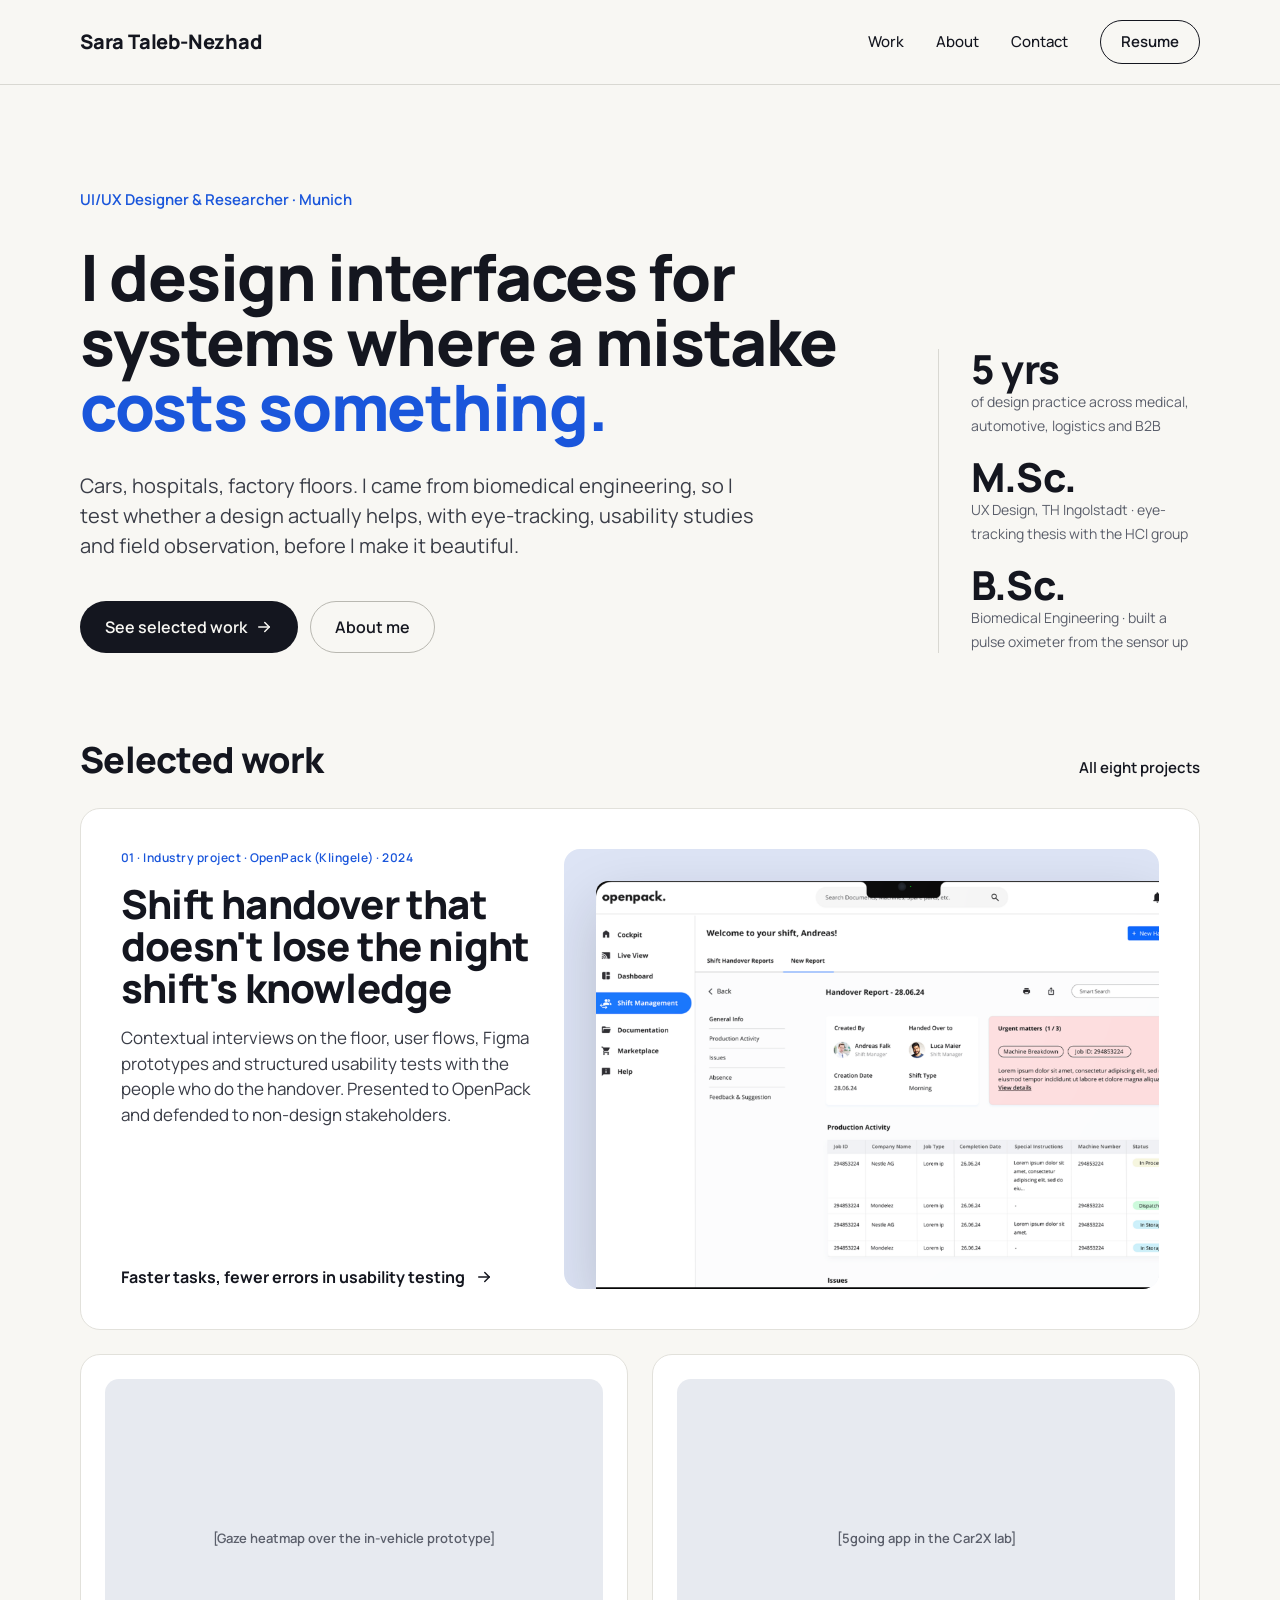
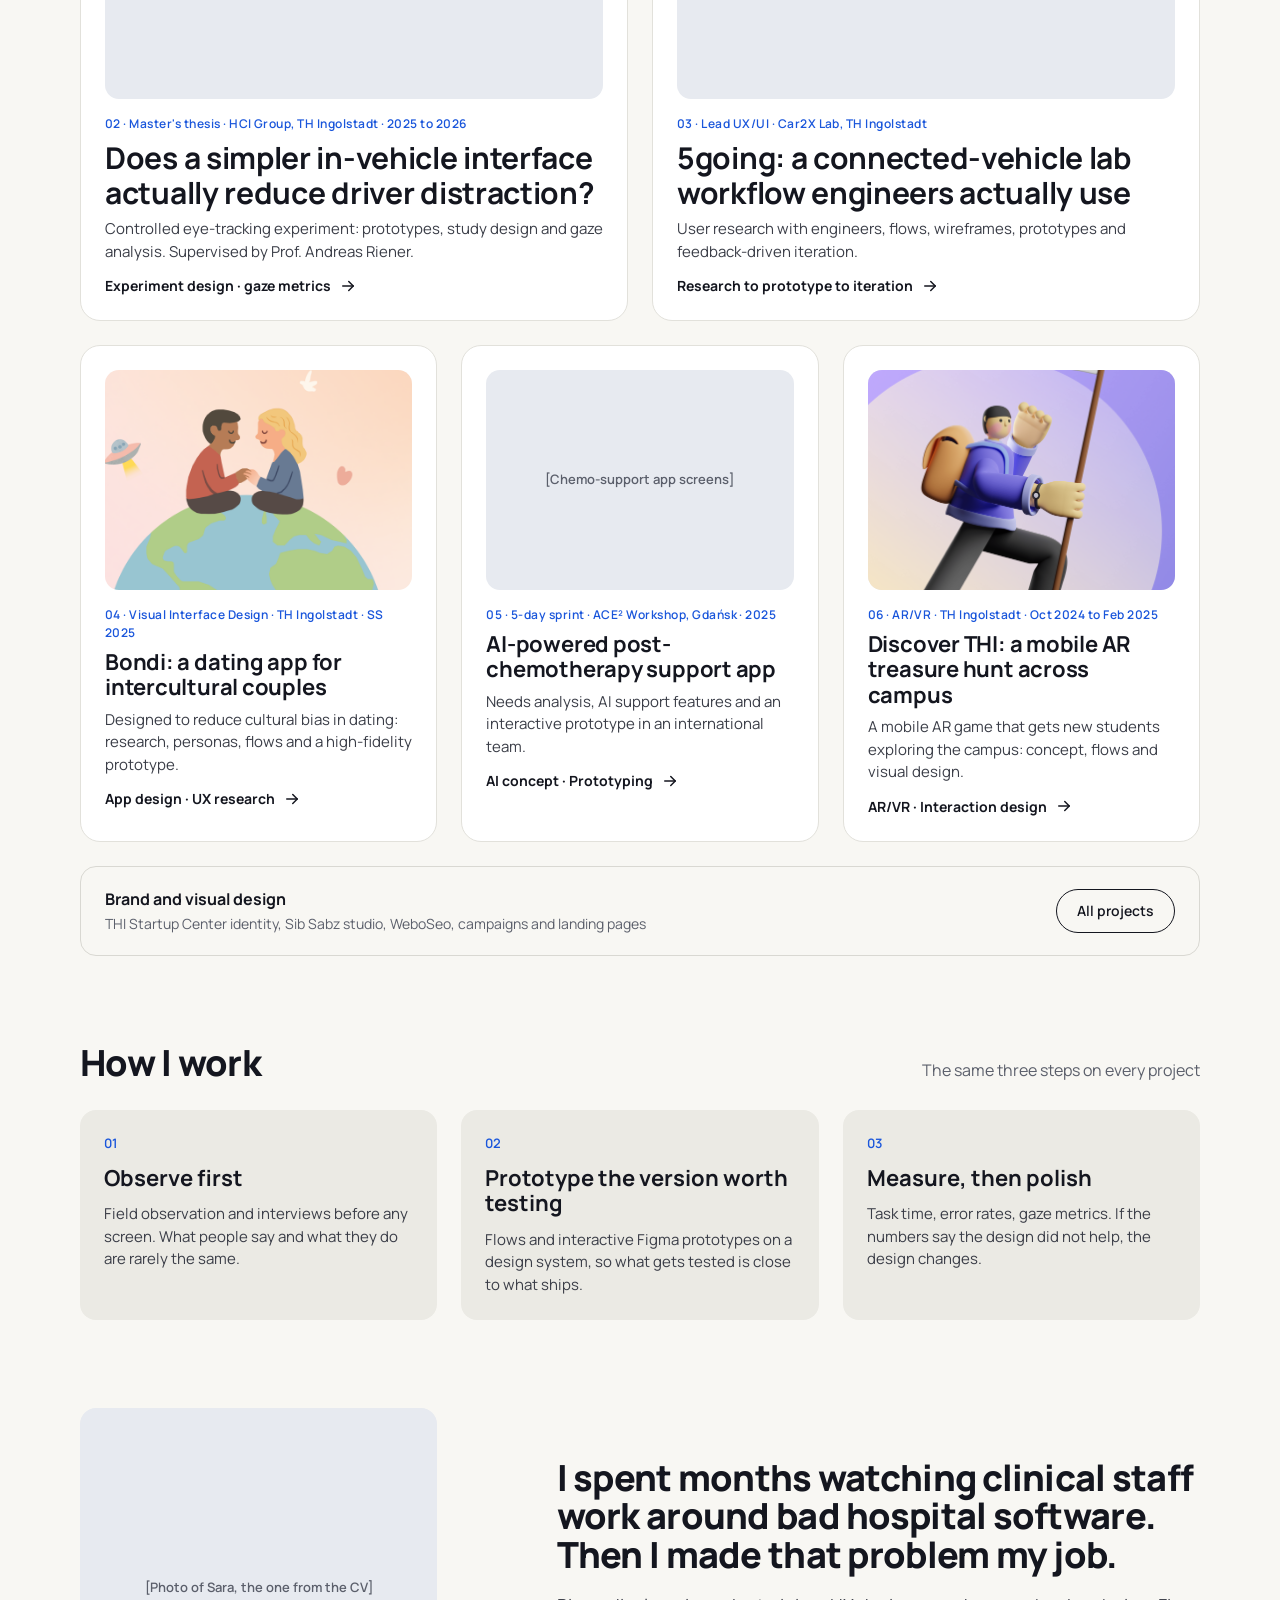
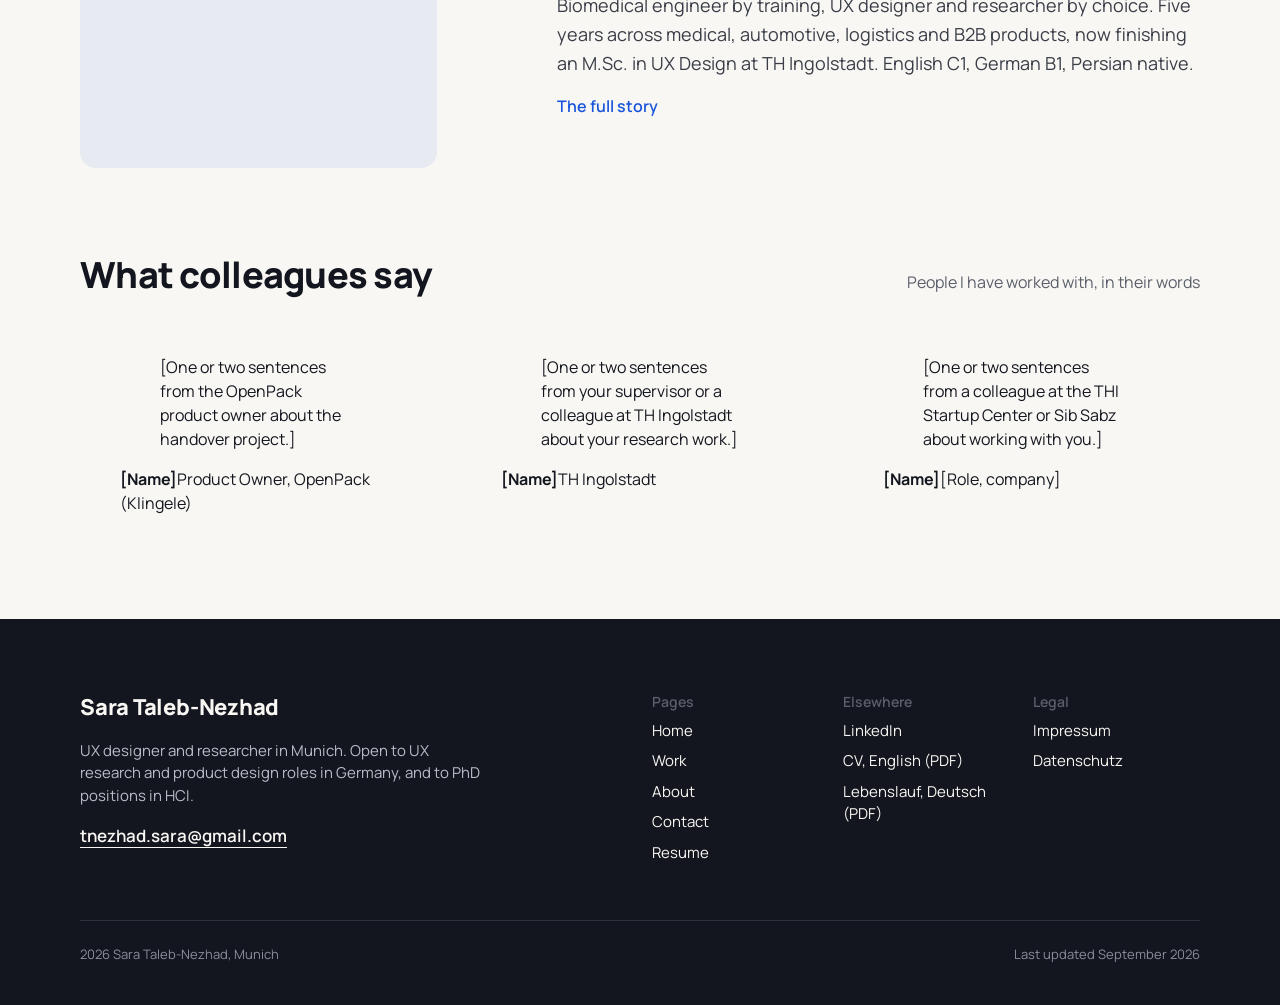
==== index.html @ 2a4e1a98 "Add files via upload" ====
<!doctype html>
<html lang="en">
<head>
<meta charset="utf-8">
<meta name="viewport" content="width=device-width, initial-scale=1">
<title>Sara Taleb-Nezhad · UX Designer & Researcher, Munich</title>
<meta name="description" content="UX designer and researcher with a biomedical engineering background. Eye-tracking, usability testing and field research for automotive, medical and industrial interfaces.">
<meta property="og:title" content="Sara Taleb-Nezhad · UX Designer & Researcher, Munich">
<meta property="og:description" content="UX designer and researcher with a biomedical engineering background. Eye-tracking, usability testing and field research for automotive, medical and industrial interfaces.">
<meta property="og:image" content="images/og-image.png">
<meta property="og:type" content="website">
<link rel="icon" href="images/favicon.svg" type="image/svg+xml">
<link rel="preconnect" href="https://fonts.googleapis.com">
<link rel="preconnect" href="https://fonts.gstatic.com" crossorigin>
<link rel="stylesheet" href="https://fonts.googleapis.com/css2?family=Manrope:wght@400;500;600;700;800&display=swap">
<link rel="stylesheet" href="css/style.css">
</head>
<body>
<header class="nav">
  <div class="wrap">
    <a class="brand" href="index.html">Sara Taleb-Nezhad</a>
    <button class="menu-btn" aria-label="Open menu" aria-expanded="false" aria-controls="menu"><svg width="20" height="20" viewBox="0 0 24 24" fill="none" stroke="currentColor" stroke-width="2" stroke-linecap="round" aria-hidden="true"><path d="M4 7h16"/><path d="M4 12h16"/><path d="M4 17h16"/></svg></button>
    <nav class="menu" id="menu">
      <a href="work.html">Work</a>
      <a href="about.html">About</a>
      <a href="contact.html">Contact</a>
      <a class="pill" href="resume.html">Resume</a>
    </nav>
  </div>
</header>
<main>
<section class="hero"><div class="wrap cols">
  <div class="hero-text">
    <div class="kicker">UI/UX Designer &amp; Researcher · Munich</div>
    <h1 class="h1">I design interfaces for systems where a mistake <span class="accent">costs something.</span></h1>
    <p class="lead">Cars, hospitals, factory floors. I came from biomedical engineering, so I test whether a design actually helps, with eye-tracking, usability studies and field observation, before I make it beautiful.</p>
    <div class="btn-row"><a class="btn primary" href="#work">See selected work <svg width="18" height="18" viewBox="0 0 24 24" fill="none" stroke="currentColor" stroke-width="2" stroke-linecap="round" stroke-linejoin="round" aria-hidden="true"><path d="M5 12h14"/><path d="M13 6l6 6-6 6"/></svg></a><a class="btn ghost" href="about.html">About me</a></div>
  </div>
  <div class="hero-stats">
    <div class="stat"><b>5 yrs</b><span>of design practice across medical, automotive, logistics and B2B</span></div>
    <div class="stat"><b>M.Sc.</b><span>UX Design, TH Ingolstadt · eye-tracking thesis with the HCI group</span></div>
    <div class="stat"><b>B.Sc.</b><span>Biomedical Engineering · built a pulse oximeter from the sensor up</span></div>
  </div>
</div></section>
<section class="section" id="work"><div class="wrap">
  <div class="head"><h2 class="h2">Selected work</h2><a class="more" href="work.html">All eight projects</a></div>
  <div class="stack" style="gap:24px">
    <a class="card-wide" href="work/klingele.html"><div class="text"><div class="stack"><div class="meta" style="font-weight:600;font-size:12px;letter-spacing:.04em;color:var(--accent)">01 · Industry project · OpenPack (Klingele) · 2024</div><div class="title">Shift handover that doesn't lose the night shift's knowledge</div><div class="desc">Contextual interviews on the floor, user flows, Figma prototypes and structured usability tests with the people who do the handover. Presented to OpenPack and defended to non-design stakeholders.</div></div><div class="tag" style="display:flex;align-items:center;gap:10px;font-weight:700;font-size:16px"><span>Faster tasks, fewer errors in usability testing</span><svg width="18" height="18" viewBox="0 0 24 24" fill="none" stroke="currentColor" stroke-width="2" stroke-linecap="round" stroke-linejoin="round" aria-hidden="true"><path d="M5 12h14"/><path d="M13 6l6 6-6 6"/></svg></div></div><div class="media"><div class="floating"><div><img src="images/klingele-screen.png" alt="Klingele shift-handover dashboard"></div></div></div></a>
    <div class="grid grid-2"><a class="card tall" href="work.html"><div class="media"><div class="placeholder ">[Gaze heatmap over the in-vehicle prototype]</div></div><div class="text"><div class="meta">02 · Master's thesis · HCI Group, TH Ingolstadt · 2025 to 2026</div><div class="title">Does a simpler in-vehicle interface actually reduce driver distraction?</div><div class="desc">Controlled eye-tracking experiment: prototypes, study design and gaze analysis. Supervised by Prof. Andreas Riener.</div><div class="tag"><span>Experiment design · gaze metrics</span><svg width="18" height="18" viewBox="0 0 24 24" fill="none" stroke="currentColor" stroke-width="2" stroke-linecap="round" stroke-linejoin="round" aria-hidden="true"><path d="M5 12h14"/><path d="M13 6l6 6-6 6"/></svg></div></div></a><a class="card tall" href="work.html"><div class="media"><div class="placeholder ">[5going app in the Car2X lab]</div></div><div class="text"><div class="meta">03 · Lead UX/UI · Car2X Lab, TH Ingolstadt</div><div class="title">5going: a connected-vehicle lab workflow engineers actually use</div><div class="desc">User research with engineers, flows, wireframes, prototypes and feedback-driven iteration.</div><div class="tag"><span>Research to prototype to iteration</span><svg width="18" height="18" viewBox="0 0 24 24" fill="none" stroke="currentColor" stroke-width="2" stroke-linecap="round" stroke-linejoin="round" aria-hidden="true"><path d="M5 12h14"/><path d="M13 6l6 6-6 6"/></svg></div></div></a></div>
    <div class="grid grid-3"><a class="card" href="work.html"><div class="media center"><img src="images/bondi.png" alt="Bondi: a dating app for intercultural couples"></div><div class="text"><div class="meta">04 · Visual Interface Design · TH Ingolstadt · SS 2025</div><div class="title">Bondi: a dating app for intercultural couples</div><div class="desc">Designed to reduce cultural bias in dating: research, personas, flows and a high-fidelity prototype.</div><div class="tag"><span>App design · UX research</span><svg width="18" height="18" viewBox="0 0 24 24" fill="none" stroke="currentColor" stroke-width="2" stroke-linecap="round" stroke-linejoin="round" aria-hidden="true"><path d="M5 12h14"/><path d="M13 6l6 6-6 6"/></svg></div></div></a><a class="card" href="work.html"><div class="media"><div class="placeholder ">[Chemo-support app screens]</div></div><div class="text"><div class="meta">05 · 5-day sprint · ACE² Workshop, Gdańsk · 2025</div><div class="title">AI-powered post-chemotherapy support app</div><div class="desc">Needs analysis, AI support features and an interactive prototype in an international team.</div><div class="tag"><span>AI concept · Prototyping</span><svg width="18" height="18" viewBox="0 0 24 24" fill="none" stroke="currentColor" stroke-width="2" stroke-linecap="round" stroke-linejoin="round" aria-hidden="true"><path d="M5 12h14"/><path d="M13 6l6 6-6 6"/></svg></div></div></a><a class="card" href="work.html"><div class="media center"><img src="images/discover-thi.png" alt="Discover THI: a mobile AR treasure hunt across campus"></div><div class="text"><div class="meta">06 · AR/VR · TH Ingolstadt · Oct 2024 to Feb 2025</div><div class="title">Discover THI: a mobile AR treasure hunt across campus</div><div class="desc">A mobile AR game that gets new students exploring the campus: concept, flows and visual design.</div><div class="tag"><span>AR/VR · Interaction design</span><svg width="18" height="18" viewBox="0 0 24 24" fill="none" stroke="currentColor" stroke-width="2" stroke-linecap="round" stroke-linejoin="round" aria-hidden="true"><path d="M5 12h14"/><path d="M13 6l6 6-6 6"/></svg></div></div></a></div>
    <div class="strip"><div><b>Brand and visual design</b><span>THI Startup Center identity, Sib Sabz studio, WeboSeo, campaigns and landing pages</span></div><a class="btn small" href="work.html">All projects</a></div>
  </div>
</div></section>
<section class="section"><div class="wrap">
  <div class="head"><h2 class="h2">How I work</h2><p class="sub">The same three steps on every project</p></div>
  <div class="grid grid-3 how-grid">
    <div class="how"><div class="n">01</div><b>Observe first</b><p>Field observation and interviews before any screen. What people say and what they do are rarely the same.</p></div>
    <div class="how"><div class="n">02</div><b>Prototype the version worth testing</b><p>Flows and interactive Figma prototypes on a design system, so what gets tested is close to what ships.</p></div>
    <div class="how"><div class="n">03</div><b>Measure, then polish</b><p>Task time, error rates, gaze metrics. If the numbers say the design did not help, the design changes.</p></div>
  </div>
</div></section>
<section class="section"><div class="wrap cols about-strip">
  <div class="photo"><div class="placeholder ">[Photo of Sara, the one from the CV]</div></div>
  <div class="text stack">
    <h2 class="h2">I spent months watching clinical staff work around bad hospital software. Then I made that problem my job.</h2>
    <p class="para">Biomedical engineer by training, UX designer and researcher by choice. Five years across medical, automotive, logistics and B2B products, now finishing an M.Sc. in UX Design at TH Ingolstadt. English C1, German B1, Persian native.</p>
    <a href="about.html" style="font-weight:600;text-decoration:none">The full story</a>
  </div>
</div></section>
<section class="section"><div class="wrap">
  <div class="head"><h2 class="h2">What colleagues say</h2><p class="sub">People I have worked with, in their words</p></div>
  <div class="grid grid-3 quotes"><figure class="quote"><blockquote>[One or two sentences from the OpenPack product owner about the handover project.]</blockquote><figcaption><b>[Name]</b><span>Product Owner, OpenPack (Klingele)</span></figcaption></figure><figure class="quote"><blockquote>[One or two sentences from your supervisor or a colleague at TH Ingolstadt about your research work.]</blockquote><figcaption><b>[Name]</b><span>TH Ingolstadt</span></figcaption></figure><figure class="quote"><blockquote>[One or two sentences from a colleague at the THI Startup Center or Sib Sabz about working with you.]</blockquote><figcaption><b>[Name]</b><span>[Role, company]</span></figcaption></figure></div>
</div></section>
</main>
<footer class="footer">
  <div class="wrap">
    <div class="cols">
      <div class="intro">
        <a class="brand" href="index.html">Sara Taleb-Nezhad</a>
        <p>UX designer and researcher in Munich. Open to UX research and product design roles in Germany, and to PhD positions in HCI.</p>
        <a class="mail" href="mailto:tnezhad.sara@gmail.com">tnezhad.sara@gmail.com</a>
      </div>
      <div class="links" style="display:contents">
      <div class="col c1"><div class="k">Pages</div><a href="index.html">Home</a><a href="work.html">Work</a><a href="about.html">About</a><a href="contact.html">Contact</a><a href="resume.html">Resume</a></div>
      <div class="col c2"><div class="k">Elsewhere</div><a href="https://www.linkedin.com/in/tnezhadsara/">LinkedIn</a><a href="cv/cv-en.pdf">CV, English (PDF)</a><a href="cv/cv-de.pdf">Lebenslauf, Deutsch (PDF)</a></div>
      <div class="col c3"><div class="k">Legal</div><a href="impressum.html">Impressum</a><a href="datenschutz.html">Datenschutz</a></div>
      </div>
    </div>
    <div class="bottom"><span>2026 Sara Taleb-Nezhad, Munich</span><span>Last updated September 2026</span></div>
  </div>
</footer>
<script>
  var b=document.querySelector('.menu-btn'),m=document.getElementById('menu');
  b.addEventListener('click',function(){var o=m.classList.toggle('open');b.setAttribute('aria-expanded',o);});
</script>
</body>
</html>
---- css/style.css ----
/* ---------- tokens: change colours and type here ---------- */
:root{
  --ground:#F8F7F3; --ink:#14161F; --body:#3A3D47; --muted:#5B5F6B;
  --accent:#1A56DB; --accent-dark:#12409F; --line:#D9D8D2; --card-line:#E2E1DB;
  --panel:#E7EAF0; --tint:#DDE4F5; --soft:#EBEAE4; --white:#FFFFFF;
  --font:'Manrope',system-ui,-apple-system,"Segoe UI",sans-serif;
  --pad:80px; --gap:24px; --radius:20px; --radius-s:14px;
}
*{box-sizing:border-box}
html{scroll-behavior:smooth}
body{margin:0;font-family:var(--font);background:var(--ground);color:var(--ink);line-height:1.5;-webkit-font-smoothing:antialiased;min-height:100vh;display:flex;flex-direction:column}
img{max-width:100%;display:block}
a{color:var(--accent)}a:hover{color:var(--accent-dark)}
a:focus-visible,button:focus-visible{outline:2px solid var(--accent);outline-offset:3px}
h1,h2,h3,p{margin:0}
.wrap{max-width:1440px;margin:0 auto;padding-left:var(--pad);padding-right:var(--pad);width:100%}

/* ---------- nav ---------- */
.nav{border-bottom:1px solid var(--line);position:relative}
.nav .wrap{display:flex;align-items:center;justify-content:space-between;padding-top:20px;padding-bottom:20px}
.brand{display:inline-flex;align-items:center;gap:12px;text-decoration:none;color:var(--ink);font-weight:800;font-size:20px;letter-spacing:-.01em}
.brand:hover{color:var(--ink)}
.brand svg{flex:none}
.menu{display:flex;align-items:center;gap:32px;font-size:15px;font-weight:500}
.menu a{color:var(--ink);text-decoration:none}
.menu a[aria-current="page"]{color:var(--accent)}
.menu .pill{display:inline-flex;align-items:center;height:44px;padding:0 20px;border:1.5px solid var(--ink);border-radius:999px;font-weight:600}
.menu-btn{display:none;width:44px;height:44px;border:1.5px solid var(--ink);border-radius:999px;background:transparent;color:var(--ink);align-items:center;justify-content:center;cursor:pointer}

/* ---------- type ---------- */
.label{font-weight:600;font-size:14px;color:var(--muted)}
.label.accent{color:var(--accent);font-size:13px}
.h1{font-weight:800;font-size:64px;line-height:1.02;letter-spacing:-.02em}
.h1 .accent{color:var(--accent)}
.h2{font-weight:800;font-size:36px;line-height:1.08;letter-spacing:-.02em}
.h3{font-weight:800;font-size:30px;line-height:1.1;letter-spacing:-.02em}
.lead{font-size:20px;color:var(--body);max-width:680px}
.para{font-size:18px;line-height:1.6;color:var(--body)}
.small{font-size:15px;color:var(--muted)}

/* ---------- buttons ---------- */
.btn{display:inline-flex;align-items:center;justify-content:center;gap:8px;height:52px;padding:0 24px;border-radius:999px;text-decoration:none;font-weight:600;font-size:16px;white-space:nowrap;border:1.5px solid transparent}
.btn.primary{background:var(--ink);color:var(--ground)}
.btn.primary:hover{background:#2A2D3A;color:var(--ground)}
.btn.ghost{border-color:#B9B8B1;color:var(--ink)}
.btn.ghost:hover{border-color:var(--ink);color:var(--ink)}
.btn.small{height:44px;padding:0 20px;font-size:14px;border-color:var(--ink);color:var(--ink)}
.btn-row{display:flex;gap:12px;flex-wrap:wrap;padding-top:8px}

/* ---------- sections ---------- */
.section{padding-bottom:88px}
.section-head{display:flex;align-items:baseline;justify-content:space-between;gap:16px;border-top:1px solid var(--ink);padding-top:16px;margin-bottom:32px}
.section-head a{font-size:15px;font-weight:600;color:var(--ink);text-decoration:none}
.grid{display:grid;gap:var(--gap)}
.grid-2{grid-template-columns:repeat(2,minmax(0,1fr))}
.grid-3{grid-template-columns:repeat(3,minmax(0,1fr))}
.grid-4{grid-template-columns:repeat(4,minmax(0,1fr))}
.grid-6{grid-template-columns:repeat(6,minmax(0,1fr))}
.cols{display:grid;grid-template-columns:repeat(12,minmax(0,1fr));column-gap:var(--gap)}
.stack{display:flex;flex-direction:column;gap:16px}

/* ---------- hero ---------- */
.hero{padding-top:104px;padding-bottom:88px}
.hero .cols{align-items:end}
.hero-text{grid-column:1/span 9;display:flex;flex-direction:column;gap:32px}
.hero-stats{grid-column:10/span 3;display:flex;flex-direction:column;gap:20px;border-left:1px solid var(--line);padding-left:32px}
.stat b{display:block;font-weight:800;font-size:40px;line-height:1;letter-spacing:-.02em}
.stat span{font-size:14px;line-height:1.45;color:var(--muted)}

/* ---------- cards ---------- */
.card{display:flex;flex-direction:column;gap:16px;background:var(--white);border:1px solid var(--card-line);border-radius:var(--radius);padding:24px;text-decoration:none;color:var(--ink)}
.card:hover{color:var(--ink);border-color:#B9B8B1}
.card .media{height:220px;border-radius:var(--radius-s);overflow:hidden;background:var(--panel)}
.card .media img{width:100%;height:100%;object-fit:cover;object-position:top left}
.card .media.center img{object-position:center}
.card.tall .media{height:320px}
.card .meta{font-weight:600;font-size:12px;letter-spacing:.04em;color:var(--accent)}
.card .title{font-weight:700;font-size:22px;line-height:1.15;letter-spacing:-.01em}
.card.tall .title{font-size:30px}
.card .desc{font-size:15px;color:var(--body)}
.card .tag{display:flex;align-items:center;gap:8px;font-weight:700;font-size:14px;padding-top:4px}
.card .text{display:flex;flex-direction:column;gap:8px}
.placeholder{display:flex;align-items:center;justify-content:center;height:100%;min-height:inherit;font-weight:600;font-size:13px;color:var(--muted);text-align:center;padding:20px;background:var(--panel)}

.card-wide{display:grid;grid-template-columns:repeat(12,minmax(0,1fr));column-gap:var(--gap);background:var(--white);border:1px solid var(--card-line);border-radius:var(--radius);padding:40px;text-decoration:none;color:var(--ink)}
.card-wide:hover{color:var(--ink);border-color:#B9B8B1}
.card-wide .text{grid-column:1/span 5;display:flex;flex-direction:column;justify-content:space-between;gap:32px}
.card-wide .title{font-weight:800;font-size:40px;line-height:1.05;letter-spacing:-.02em}
.card-wide .desc{font-size:17px;color:var(--body)}
.card-wide .media{grid-column:6/span 7;min-height:440px}
.floating{border-radius:16px;overflow:hidden;background:var(--tint);padding:32px 0 0 32px;height:100%}
.floating > div{width:100%;height:100%;border-radius:12px 0 0 0;overflow:hidden;box-shadow:0 24px 60px rgba(20,22,31,.18);background:var(--white)}
.floating img{width:100%;height:100%;object-fit:cover;object-position:top left}

.strip{display:flex;justify-content:space-between;align-items:center;gap:16px;padding:20px 24px;border:1px solid var(--line);border-radius:16px}
.strip b{display:block;font-size:16px}
.strip span{font-size:14px;color:var(--muted)}

.how{display:flex;flex-direction:column;gap:12px;padding:24px;border-radius:16px;background:var(--soft)}
.how .n{font-weight:600;font-size:13px;color:var(--accent)}
.how b{font-size:22px;line-height:1.15;font-weight:700}
.how p{font-size:15px;color:var(--body)}

.about-strip{align-items:center}
.about-strip .photo{grid-column:1/span 4;height:360px;border-radius:16px;overflow:hidden}
.about-strip .text{grid-column:6/span 7}

.cta{display:flex;justify-content:space-between;align-items:center;gap:40px;padding:44px;border-radius:var(--radius);background:var(--white);border:1px solid var(--card-line)}
.cta b{display:block;font-weight:800;font-size:32px;line-height:1.08;letter-spacing:-.02em}
.cta span{font-size:17px;color:var(--body)}

/* ---------- footer ---------- */
.footer{margin-top:auto;background:var(--ink);color:var(--ground)}
.footer .wrap{padding-top:72px;padding-bottom:40px;display:flex;flex-direction:column;gap:56px}
.footer .intro{grid-column:1/span 5;display:flex;flex-direction:column;gap:16px}
.footer .intro .brand{color:var(--ground);font-weight:800;font-size:22px}
.footer .intro p{font-size:15px;color:#B9BCC6;max-width:400px}
.footer .intro a.mail{font-size:17px;font-weight:600;color:var(--ground);text-underline-offset:5px}
.footer .col{display:flex;flex-direction:column;gap:8px;font-size:15px}
.footer .col .label{color:#8A8E9B;font-size:12px;letter-spacing:.08em;padding-bottom:4px}
.footer .col a{color:var(--ground);text-decoration:none}
.footer .col a:hover{text-decoration:underline;color:var(--ground)}
.footer .c1{grid-column:7/span 2}.footer .c2{grid-column:9/span 2}.footer .c3{grid-column:11/span 2}
.footer .bottom{display:flex;justify-content:space-between;flex-wrap:wrap;gap:8px;border-top:1px solid #2E3140;padding-top:24px;font-size:13px;color:#8A8E9B}

/* ---------- work page ---------- */
.page-head{padding-top:88px;padding-bottom:48px}
.chips{display:flex;flex-wrap:wrap;gap:8px;padding-top:8px}
.chip{display:inline-flex;align-items:center;height:44px;padding:0 16px;border-radius:999px;border:1.5px solid #B9B8B1;color:var(--ink);text-decoration:none;font-weight:600;font-size:14px}
.chip.on{background:var(--ink);color:var(--ground);border-color:var(--ink)}
.work-grid .card .media{height:300px}
.work-grid .card .title{font-size:26px}

/* ---------- case study ---------- */
.case-head{padding-top:64px}
.back{font-size:15px;font-weight:600;color:var(--muted);text-decoration:none}
.facts{padding-top:40px;padding-bottom:40px}
.fact{display:flex;flex-direction:column;gap:8px;border-top:1px solid var(--ink);padding-top:12px}
.fact .label{font-size:11px;letter-spacing:.08em}
.fact b{font-size:14px;line-height:1.4}
.case-hero{height:620px}
.case-hero .floating{padding:56px 0 0 56px}
.tldr{display:grid;grid-template-columns:repeat(3,minmax(0,1fr));gap:24px;background:var(--ink);color:var(--ground);border-radius:var(--radius);padding:40px}
.tldr .label{color:#9DB4EF;font-size:11px;letter-spacing:.08em}
.tldr p{font-size:15px;padding-top:8px}
.two .l{grid-column:1/span 4}.two .r{grid-column:6/span 7;display:flex;flex-direction:column;gap:16px}
.decision{display:grid;grid-template-columns:32px minmax(0,5fr) minmax(0,7fr);column-gap:var(--gap);align-items:start;padding:24px 0 40px}
.decision .text{display:flex;flex-direction:column;gap:16px;padding-top:4px}
.decision .media{height:360px;border-radius:16px;overflow:hidden}
.decision .media img,.decision .media .placeholder{width:100%;height:100%;object-fit:cover}
.decisions{position:relative;margin-top:24px}
.decisions::before{content:"";position:absolute;left:15px;top:16px;bottom:16px;width:2px;background:var(--line)}
.decision .marker{position:relative;z-index:1;width:32px;height:32px;border-radius:999px;background:var(--ground);border:2px solid var(--ink);display:flex;align-items:center;justify-content:center;font-weight:700;font-size:13px}
.decision:last-child{padding-bottom:0}
.decision .n{font-weight:600;font-size:13px;color:var(--accent)}
.decision p{font-size:16px;line-height:1.6;color:var(--body)}
.decision p strong{color:var(--ink)}
.tr .testing{grid-column:1/span 5}.tr .results{grid-column:6/span 7}
.tile{display:flex;flex-direction:column;gap:8px;padding:24px;border-radius:16px;background:var(--white);border:1px solid var(--card-line)}
.tile b{font-weight:800;font-size:32px;line-height:1;color:var(--accent)}
.tile span{font-size:13px;color:var(--muted)}
.next{display:flex;justify-content:space-between;align-items:center;gap:20px;padding:40px;border-radius:var(--radius);background:var(--ink);color:var(--ground);text-decoration:none}
.next:hover{color:var(--ground)}
.next .label{color:#9DB4EF;font-size:11px}
.next b{display:block;font-weight:700;font-size:30px;line-height:1.12;padding-top:8px}
.next .btn{background:var(--ground);color:var(--ink)}

/* ---------- about ---------- */
.about-head{padding-top:96px;padding-bottom:72px}
.about-head .cols{align-items:end}
.about-head .text{grid-column:1/span 8}
.about-head .photo{grid-column:9/span 4;height:420px;border-radius:20px;overflow:hidden}
.timeline{grid-column:1/span 3;display:flex;flex-direction:column;gap:16px}
.timeline div{display:flex;gap:16px;font-size:14px;color:var(--muted);border-top:1px solid var(--line);padding-top:8px}
.timeline span{color:var(--accent);font-weight:700;min-width:44px}
.story{grid-column:5/span 8;display:flex;flex-direction:column;gap:32px}
.story h2{font-size:32px}
.story .stack{gap:12px}
.factbox{display:flex;flex-direction:column;gap:8px;border-top:1px solid var(--ink);padding-top:16px;font-size:15px;line-height:1.6}

/* ---------- contact / resume / legal ---------- */
.contact-head{padding-top:112px;padding-bottom:64px}
.contact-head .l{grid-column:1/span 7;display:flex;flex-direction:column;gap:32px}
.contact-head .r{grid-column:9/span 4;display:grid;gap:32px;padding-top:12px}
.row{display:flex;flex-direction:column;gap:8px;border-top:1px solid var(--ink);padding-top:16px;font-size:17px}
.row a{font-weight:600;color:var(--ink);text-decoration:none}
.resume-head{padding-top:88px;padding-bottom:48px}
.resume-head .cols{align-items:end}
.resume-head .text{grid-column:1/span 8}
.resume-head .btns{grid-column:9/span 4;display:flex;flex-direction:column;gap:12px}
.resume-head .btn{width:100%}
.resume-body .l{grid-column:1/span 7;display:flex;flex-direction:column;gap:40px}
.resume-body .r{grid-column:9/span 4;display:grid;gap:32px;align-content:start}
.rows .label{border-top:1px solid var(--ink);padding:16px 0 12px}
.rows .item{display:flex;justify-content:space-between;gap:24px;padding:16px 0;border-top:1px solid var(--line)}
.rows .item b{display:block;font-size:16px}
.rows .item span{font-size:14px;color:var(--muted)}
.rows .item .date{white-space:nowrap}
.rows .end{border-top:1px solid var(--line)}
.prose{max-width:760px;display:flex;flex-direction:column;gap:16px;padding-top:40px;padding-bottom:88px}
.prose h2{font-size:28px;padding-top:12px}

/* ---------- tablet ---------- */
@media (max-width:1100px){
  :root{--pad:40px;--gap:20px}
  .h1{font-size:48px}.h2{font-size:30px}.h3{font-size:26px}.lead{font-size:18px}.para{font-size:17px}
  .section{padding-bottom:64px}
  .hero{padding-top:64px;padding-bottom:56px}
  .hero-text,.hero-stats{grid-column:1/-1}
  .hero-stats{border-left:0;padding-left:0;border-top:1px solid var(--line);padding-top:24px;margin-top:32px;display:grid;grid-template-columns:repeat(3,minmax(0,1fr))}
  .stat b{font-size:32px}
  .card-wide{display:flex;flex-direction:column;padding:20px}
  .card-wide .title{font-size:26px}.card-wide .media{min-height:260px;height:260px}
  .floating{padding:24px 0 0 24px}
  .grid-3,.grid-4,.grid-6{grid-template-columns:repeat(2,minmax(0,1fr))}
  .how-grid{grid-template-columns:repeat(3,minmax(0,1fr))}
  .about-strip .photo,.about-strip .text{grid-column:1/-1}
  .about-strip .photo{height:280px;margin-bottom:20px}
  .cta{padding:32px}.cta b{font-size:28px}
  .footer .wrap{padding-top:56px;padding-bottom:32px;gap:40px}
  .footer .cols{display:flex;flex-direction:column;gap:32px}
  .footer .links{display:grid !important;grid-template-columns:repeat(3,minmax(0,1fr));gap:20px}
  .work-grid .card .media{height:220px}.work-grid .card .title{font-size:22px}
  .page-head,.resume-head,.about-head{padding-top:64px}
  .case-hero{height:440px}.case-hero .floating{padding:40px 0 0 40px}
  .tldr{grid-template-columns:1fr;padding:32px}
  .two .l,.two .r,.tr .testing,.tr .results{grid-column:1/-1}
  .two .r{padding-top:16px}.decision{grid-template-columns:32px minmax(0,1fr);padding:16px 0 32px}.decision .media{grid-column:2;height:300px;margin-top:16px}
  .tr .results{padding-top:32px}
  .about-head .text,.about-head .photo,.timeline,.story{grid-column:1/-1}
  .about-head .photo{height:320px;margin-top:24px}.timeline{margin-top:32px}
  .contact-head{padding-top:72px;padding-bottom:48px}
  .contact-head .l,.contact-head .r,.resume-head .text,.resume-head .btns,.resume-body .l,.resume-body .r{grid-column:1/-1}
  .contact-head .r{padding-top:40px;grid-template-columns:repeat(2,minmax(0,1fr))}
  .resume-head .btns{margin-top:32px}.resume-body .r{padding-top:40px;grid-template-columns:repeat(2,minmax(0,1fr))}
}
/* ---------- phone ---------- */
@media (max-width:700px){
  :root{--pad:20px;--gap:16px}
  .h1{font-size:36px}.h2{font-size:26px}.h3{font-size:24px}.lead,.para{font-size:16px}
  .section{padding-bottom:48px}
  .nav .wrap{padding-top:16px;padding-bottom:16px}
  .brand{font-size:15px}
  .menu{display:none;position:absolute;left:0;right:0;top:100%;flex-direction:column;align-items:stretch;gap:0;background:var(--ground);border-bottom:1px solid var(--line);z-index:10}
  .menu.open{display:flex}
  .menu a{padding:16px var(--pad);border-top:1px solid var(--line)}
  .menu .pill{border:0;height:auto;border-radius:0;padding:16px var(--pad)}
  .menu-btn{display:inline-flex}
  .hero{padding-top:40px;padding-bottom:40px}
  .hero-stats{grid-template-columns:1fr;margin-top:24px}
  .btn-row{flex-direction:column}.btn-row .btn{width:100%}
  .grid-2,.grid-3,.grid-4,.grid-6,.how-grid{grid-template-columns:1fr}
  .facts.grid-6{grid-template-columns:repeat(2,minmax(0,1fr))}
  .card{padding:16px}.card .media,.card.tall .media,.work-grid .card .media{height:190px}
  .card .title,.card.tall .title,.work-grid .card .title{font-size:21px}
  .strip,.cta,.next{flex-direction:column;align-items:stretch}
  .cta{padding:24px}.cta b{font-size:24px}.cta .btn{width:100%}
  .footer .links{grid-template-columns:repeat(2,minmax(0,1fr))}
  .footer .wrap{padding-top:44px;padding-bottom:24px;gap:32px}
  .case-head{padding-top:32px}.case-hero{height:260px}.case-hero .floating{padding:24px 0 0 24px}
  .tldr{padding:24px}.tile b{font-size:22px}.tile{padding:16px}
  .results-grid{grid-template-columns:repeat(3,minmax(0,1fr)) !important;gap:8px}
  .decision .media{height:200px}
  .next{padding:24px}.next b{font-size:20px}
  .about-head .photo{height:240px}
  .contact-head{padding-top:40px}.contact-head .r{grid-template-columns:1fr}
  .resume-head,.page-head{padding-top:40px}
  .resume-body .r{grid-template-columns:1fr}
  .rows .item{flex-direction:column;gap:8px}
}
@media (prefers-reduced-motion:reduce){html{scroll-behavior:auto}}

/* ---------- hover and focus: motion that answers the pointer ---------- */
:root{--ease:cubic-bezier(.2,.7,.2,1)}
.menu a:not(.pill){transition:color .2s var(--ease)}
.menu a:not(.pill):hover{color:var(--accent)}
.menu .pill{transition:background .25s var(--ease),color .25s var(--ease)}
.menu .pill:hover{color:var(--accent)}

.btn{transition:background .25s var(--ease),color .25s var(--ease),border-color .25s var(--ease),transform .25s var(--ease)}
.btn svg{transition:transform .3s var(--ease)}
.btn:hover svg{transform:translateX(4px)}
.btn.primary:hover{background:var(--accent);color:#fff}
.btn.ghost:hover{border-color:var(--ink);color:var(--accent)}
.btn.small:hover{background:var(--accent);border-color:var(--accent);color:#fff}
.chip{transition:background .2s var(--ease),color .2s var(--ease),border-color .2s var(--ease)}
.chip:hover{border-color:var(--ink);color:var(--accent)}
.chip.on:hover{background:var(--accent);border-color:var(--accent)}

.card,.card-wide{transition:transform .35s var(--ease),border-color .35s var(--ease),box-shadow .35s var(--ease)}
.card .media,.card-wide .media{position:relative}
.card .media img,.floating img{transition:transform .8s var(--ease)}
.card:hover,.card-wide:hover{transform:translateY(-3px);border-color:var(--ink);box-shadow:0 18px 40px -24px rgba(20,22,31,.35)}
.card:hover .media img{transform:scale(1.04)}
.card .tag svg,.next .btn svg{transition:transform .3s var(--ease)}
.card:hover .tag svg,.card-wide:hover .tag svg{transform:translateX(6px)}
.card .title{transition:color .3s var(--ease)}
.card:hover .title{color:var(--accent)}
.floating > div{transition:transform .6s var(--ease),box-shadow .6s var(--ease)}
.card-wide:hover .floating > div,.case-hero:hover .floating > div{transform:translate(-8px,-8px);box-shadow:0 34px 70px rgba(20,22,31,.24)}
.card-wide:hover .floating img{transform:scale(1.02)}

.how{transition:background .3s var(--ease),transform .3s var(--ease)}
.how:hover{background:var(--tint)}
.how .n{transition:transform .3s var(--ease)}
.how:hover .n{transform:translateX(6px)}
.stat{transition:transform .3s var(--ease)}
.stat b{transition:color .3s var(--ease)}
.stat:hover b{color:var(--accent)}
.stat:hover{transform:translateX(4px)}
.strip{transition:border-color .3s var(--ease),background .3s var(--ease)}
.strip:hover{border-color:var(--ink);background:var(--white)}
.cta{transition:border-color .3s var(--ease)}
.cta:hover{border-color:var(--ink)}
.tile{transition:transform .3s var(--ease),border-color .3s var(--ease)}
.tile:hover{transform:translateY(-3px);border-color:var(--accent)}
.next{transition:background .3s var(--ease)}
.next:hover{background:#222533}
.next:hover .btn{background:var(--accent);color:#fff}
.next:hover .btn svg{transform:translateX(4px)}
.timeline div{transition:color .25s var(--ease),padding-left .25s var(--ease)}
.timeline div:hover{color:var(--ink);padding-left:8px}
.row a,.section-head a,.back{transition:color .2s var(--ease)}
.row a:hover,.section-head a:hover,.back:hover{color:var(--accent)}
.footer .col a{transition:color .2s var(--ease)}
.footer .col a:hover{color:#9DB4EF;text-decoration:none}
.footer .intro a.mail{transition:color .25s var(--ease)}
.footer .intro a.mail:hover{color:#9DB4EF}
.placeholder{transition:background .3s var(--ease)}
.card:hover .placeholder{background:var(--tint)}
@media (prefers-reduced-motion:reduce){*,*::before,*::after{transition:none !important;animation:none !important;transform:none !important}}
@media (hover:none){.card:hover,.card-wide:hover,.stat:hover,.tile:hover{transform:none}}

/* ---------- case study: table of contents ---------- */
.case-layout{display:grid;grid-template-columns:minmax(0,1fr) 260px;column-gap:56px;align-items:start}
.case-content{min-width:0}
.toc{position:sticky;top:24px;padding-top:64px}
.toc-card{background:var(--white);border:1px solid var(--card-line);border-radius:16px;padding:24px}
.progress{height:4px;border-radius:999px;background:var(--panel);overflow:hidden}
.progress span{display:block;height:100%;width:0;background:var(--accent);border-radius:999px;transition:width .15s linear}
.read{font-size:14px;color:var(--muted);padding:8px 0 16px;border-bottom:1px solid var(--line);margin-bottom:16px}
.read b{color:var(--ink)}
.toc-title{font-weight:600;font-size:14px;color:var(--muted);margin-bottom:8px}
.toc-list{display:flex;flex-direction:column;gap:4px}
.toc-list a{display:block;padding:8px 12px;border-radius:10px;font-size:15px;color:var(--body);text-decoration:none;transition:background .2s var(--ease),color .2s var(--ease)}
.toc-list a:hover{color:var(--accent)}
.toc-list a.on{background:var(--tint);color:var(--accent);font-weight:600}
html{scroll-padding-top:96px}
@media (max-width:1100px){
  .case-layout{display:block}
  .toc{position:static;padding-top:0;margin:0 0 32px}
  .toc-card{padding:16px 16px}
  .toc-list{flex-direction:row;flex-wrap:wrap;gap:4px}
  .toc-list a{padding:8px 12px;font-size:14px}
  .case-layout{display:flex;flex-direction:column}
  .toc{order:-1}
  .case-content .case-head{padding-top:0}
}


/* ---------- section structure without eyebrow labels ---------- */
.kicker{font-size:15px;font-weight:600;color:var(--accent)}
.k{font-size:14px;font-weight:600;color:var(--muted)}
.k.light{color:#9DB4EF}
.head{display:flex;align-items:baseline;justify-content:space-between;gap:24px;margin-bottom:28px}
.head .sub{font-size:16px;color:var(--muted);max-width:420px;text-align:right}
.head .more{font-size:15px;font-weight:600;color:var(--ink);text-decoration:none;white-space:nowrap;transition:color .2s var(--ease)}
.head .more:hover{color:var(--accent)}
.band{background:var(--white);border:1px solid var(--card-line);border-radius:24px;padding:48px}
.section.band{margin-bottom:88px;padding-bottom:48px}
.prose-col{max-width:760px;display:flex;flex-direction:column;gap:16px}
.rows-title{font-size:26px;padding-bottom:12px}
.rows .item:first-of-type{border-top:1px solid var(--ink)}
.tldr .k{color:#9DB4EF}
.fact .k{font-size:13px}
.decisions .marker{background:var(--white)}
.band .decisions::before{background:var(--line)}
.results-grid .tile{background:var(--ground)}
.toc-title{text-transform:none;letter-spacing:0;font-size:14px}
@media (max-width:1100px){.band{padding:32px;border-radius:20px}.section.band{margin-bottom:64px;padding-bottom:32px}.head{flex-direction:column;align-items:flex-start;gap:8px}.head .sub{text-align:left}}
@media (max-width:700px){.band{padding:20px;border-radius:16px}.section.band{margin-bottom:48px;padding-bottom:20px}}
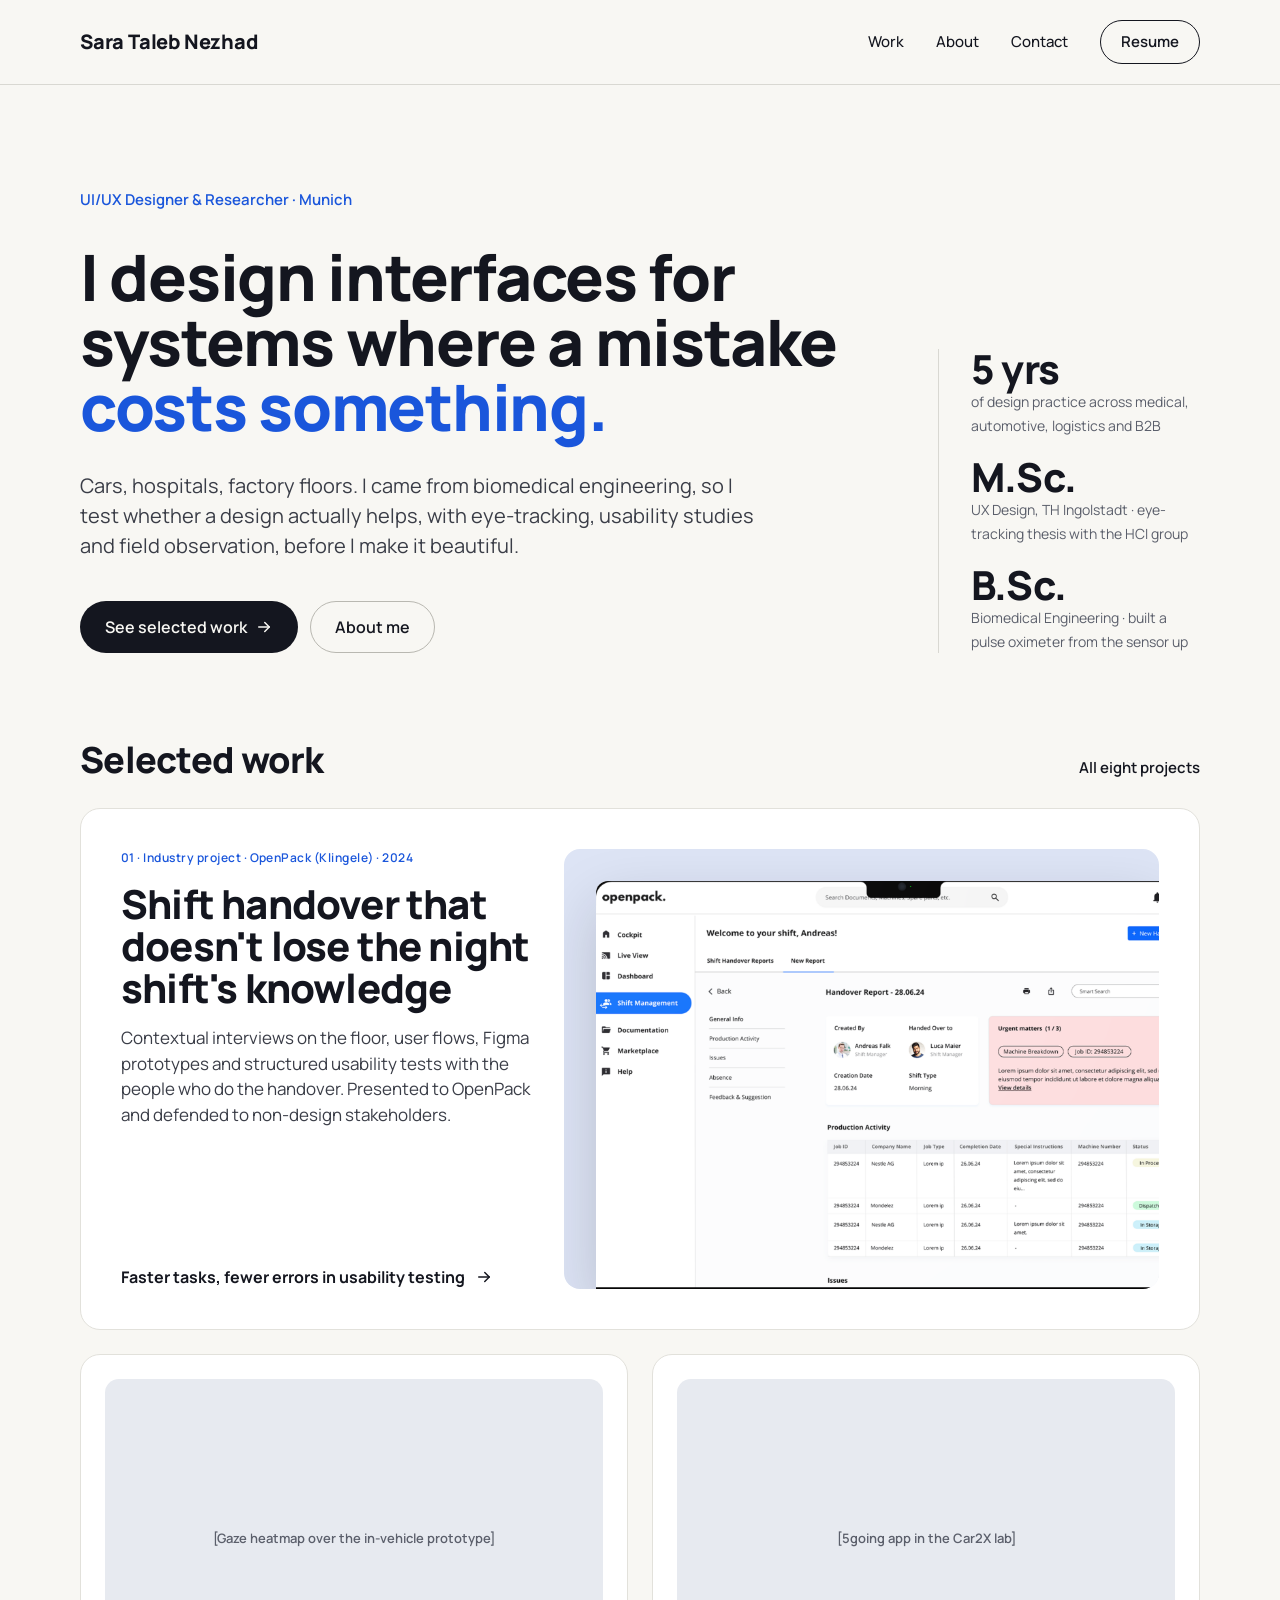
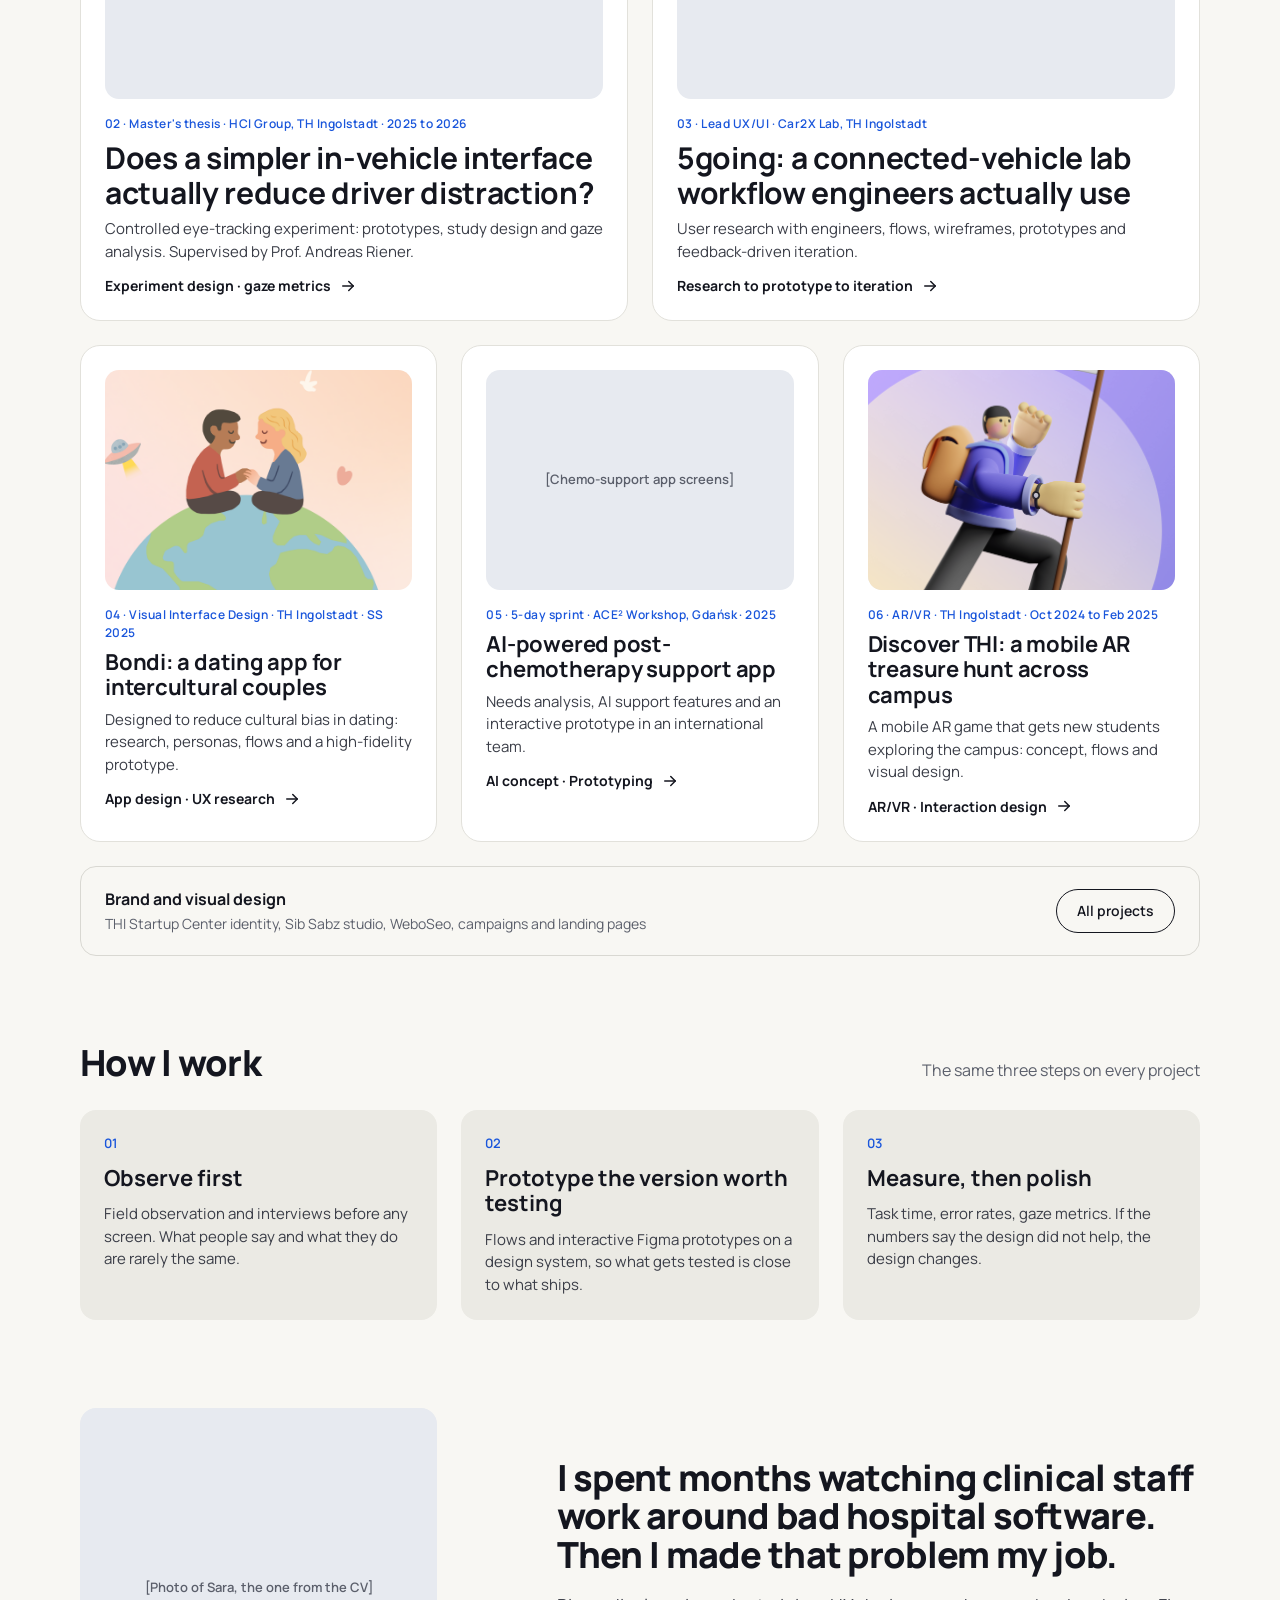
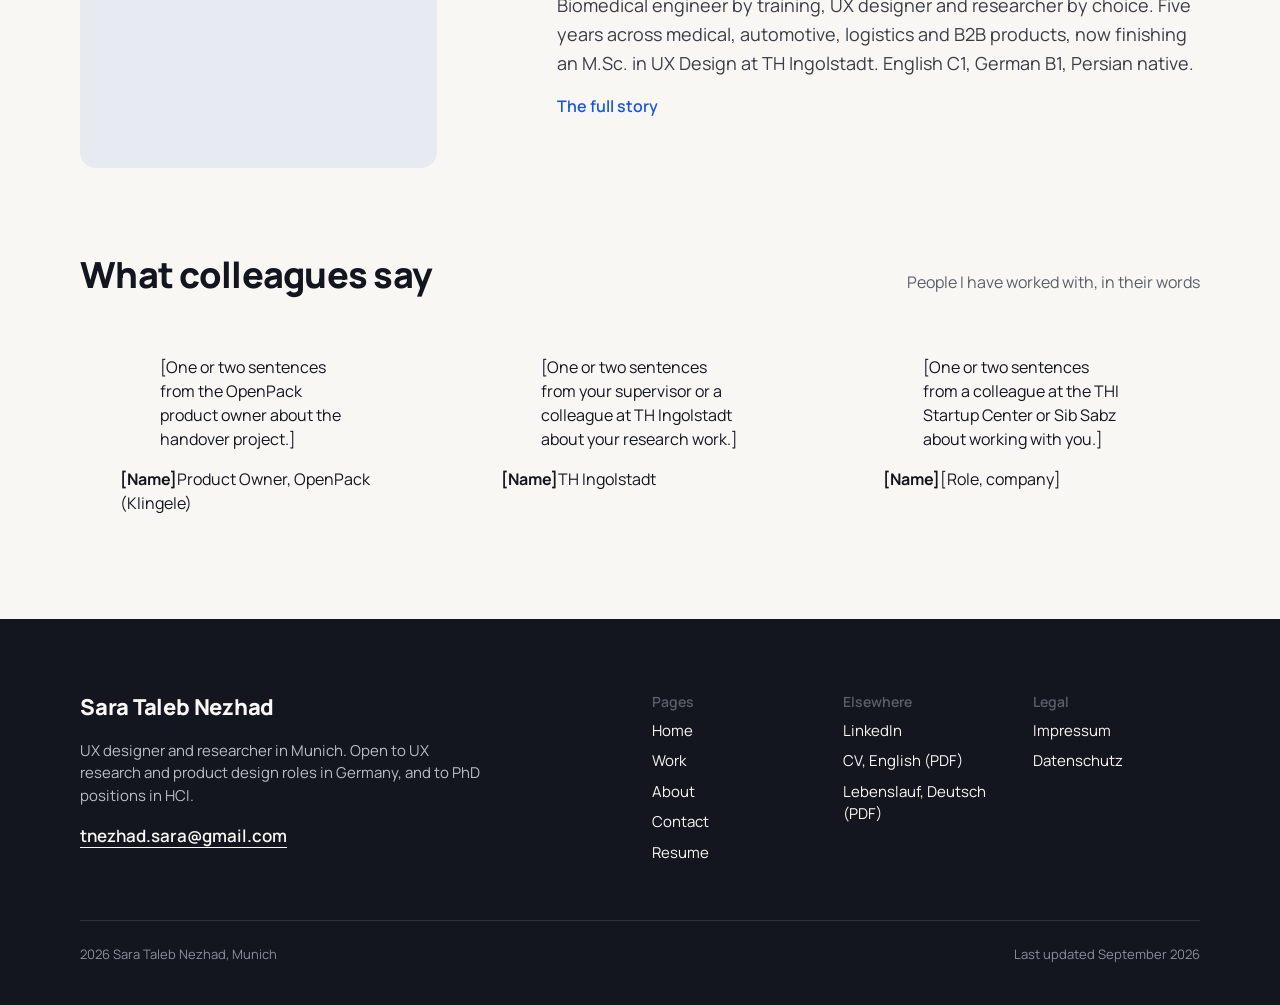
==== commit cb179e4b: "Update index.html" ====
--- a/index.html
+++ b/index.html
@@ -3,9 +3,9 @@
 <head>
 <meta charset="utf-8">
 <meta name="viewport" content="width=device-width, initial-scale=1">
-<title>Sara Taleb-Nezhad · UX Designer & Researcher, Munich</title>
+<title>Sara Taleb Nezhad · UX Designer & Researcher, Munich</title>
 <meta name="description" content="UX designer and researcher with a biomedical engineering background. Eye-tracking, usability testing and field research for automotive, medical and industrial interfaces.">
-<meta property="og:title" content="Sara Taleb-Nezhad · UX Designer & Researcher, Munich">
+<meta property="og:title" content="Sara Taleb Nezhad · UX Designer & Researcher, Munich">
 <meta property="og:description" content="UX designer and researcher with a biomedical engineering background. Eye-tracking, usability testing and field research for automotive, medical and industrial interfaces.">
 <meta property="og:image" content="images/og-image.png">
 <meta property="og:type" content="website">
@@ -18,7 +18,7 @@
 <body>
 <header class="nav">
   <div class="wrap">
-    <a class="brand" href="index.html">Sara Taleb-Nezhad</a>
+    <a class="brand" href="index.html">Sara Taleb Nezhad</a>
     <button class="menu-btn" aria-label="Open menu" aria-expanded="false" aria-controls="menu"><svg width="20" height="20" viewBox="0 0 24 24" fill="none" stroke="currentColor" stroke-width="2" stroke-linecap="round" aria-hidden="true"><path d="M4 7h16"/><path d="M4 12h16"/><path d="M4 17h16"/></svg></button>
     <nav class="menu" id="menu">
       <a href="work.html">Work</a>
@@ -76,7 +76,7 @@
   <div class="wrap">
     <div class="cols">
       <div class="intro">
-        <a class="brand" href="index.html">Sara Taleb-Nezhad</a>
+        <a class="brand" href="index.html">Sara Taleb Nezhad</a>
         <p>UX designer and researcher in Munich. Open to UX research and product design roles in Germany, and to PhD positions in HCI.</p>
         <a class="mail" href="mailto:tnezhad.sara@gmail.com">tnezhad.sara@gmail.com</a>
       </div>
@@ -86,7 +86,7 @@
       <div class="col c3"><div class="k">Legal</div><a href="impressum.html">Impressum</a><a href="datenschutz.html">Datenschutz</a></div>
       </div>
     </div>
-    <div class="bottom"><span>2026 Sara Taleb-Nezhad, Munich</span><span>Last updated September 2026</span></div>
+    <div class="bottom"><span>2026 Sara Taleb Nezhad, Munich</span><span>Last updated September 2026</span></div>
   </div>
 </footer>
 <script>
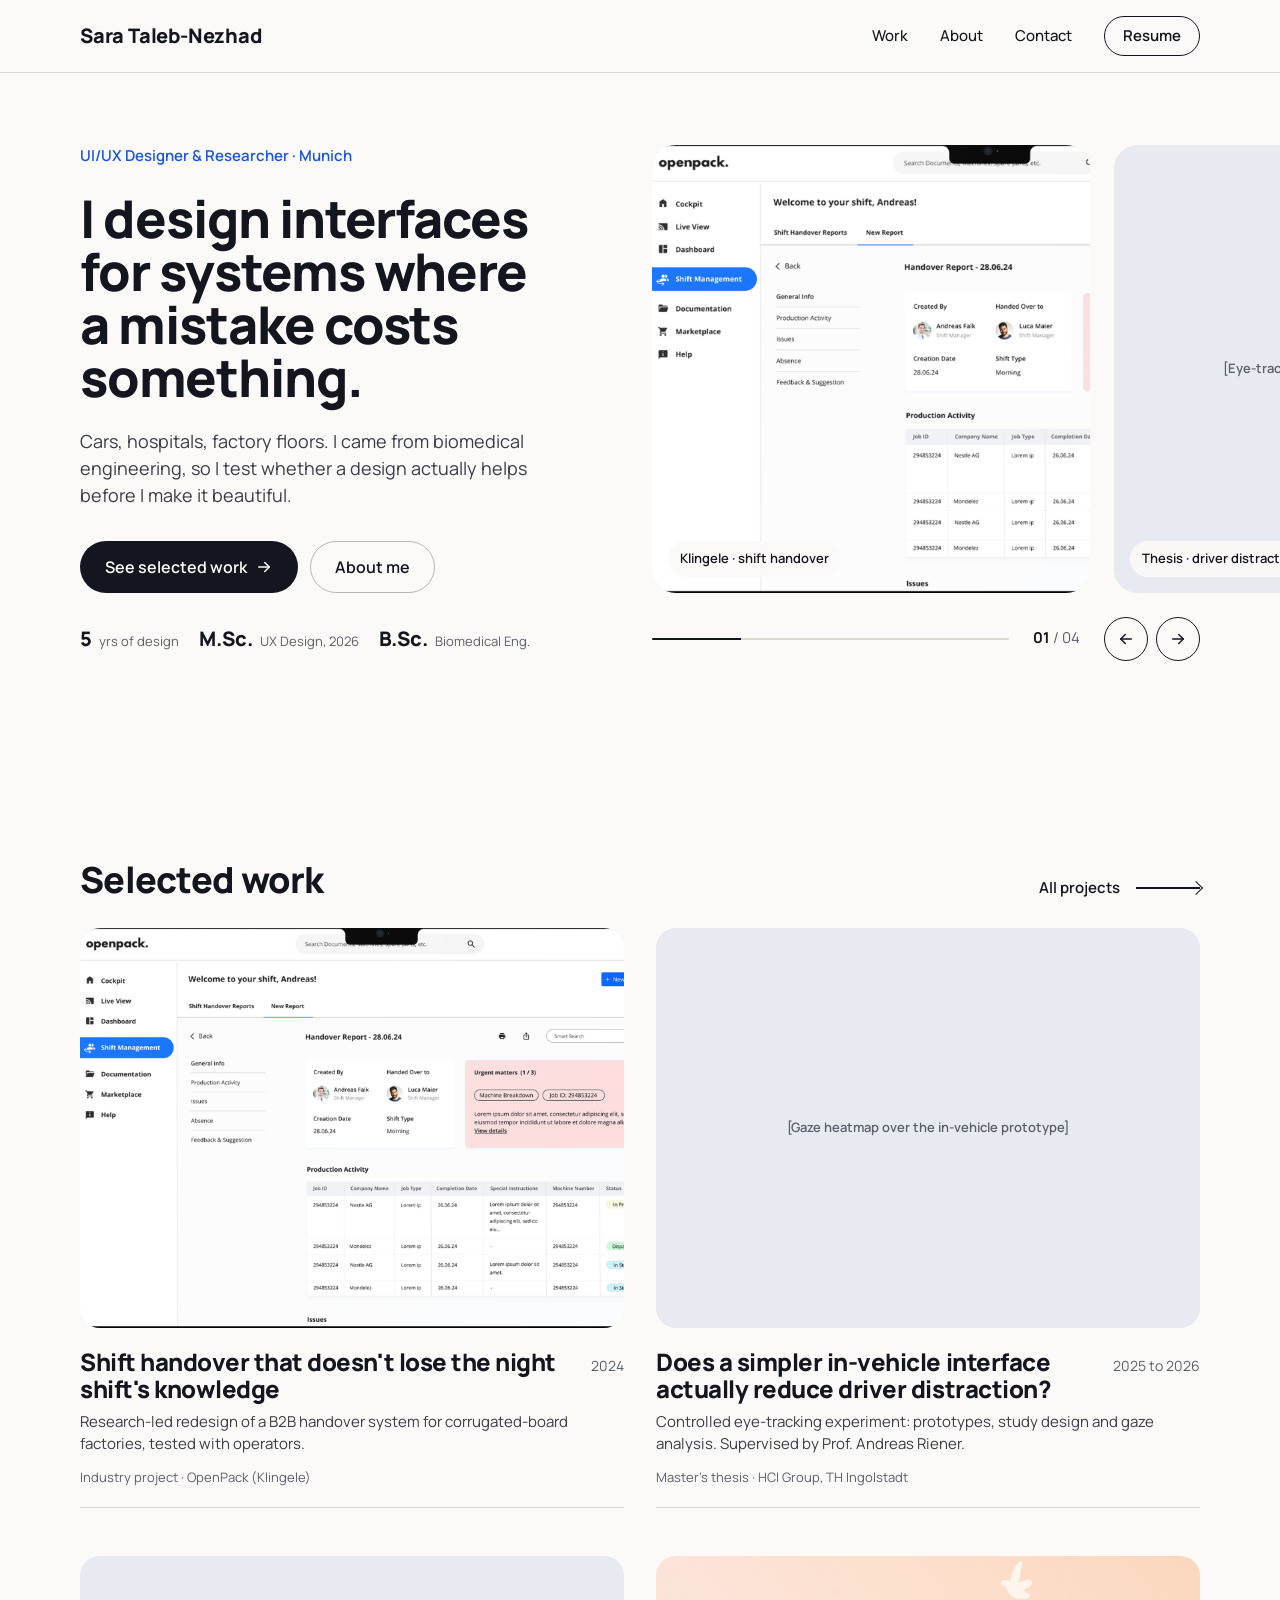
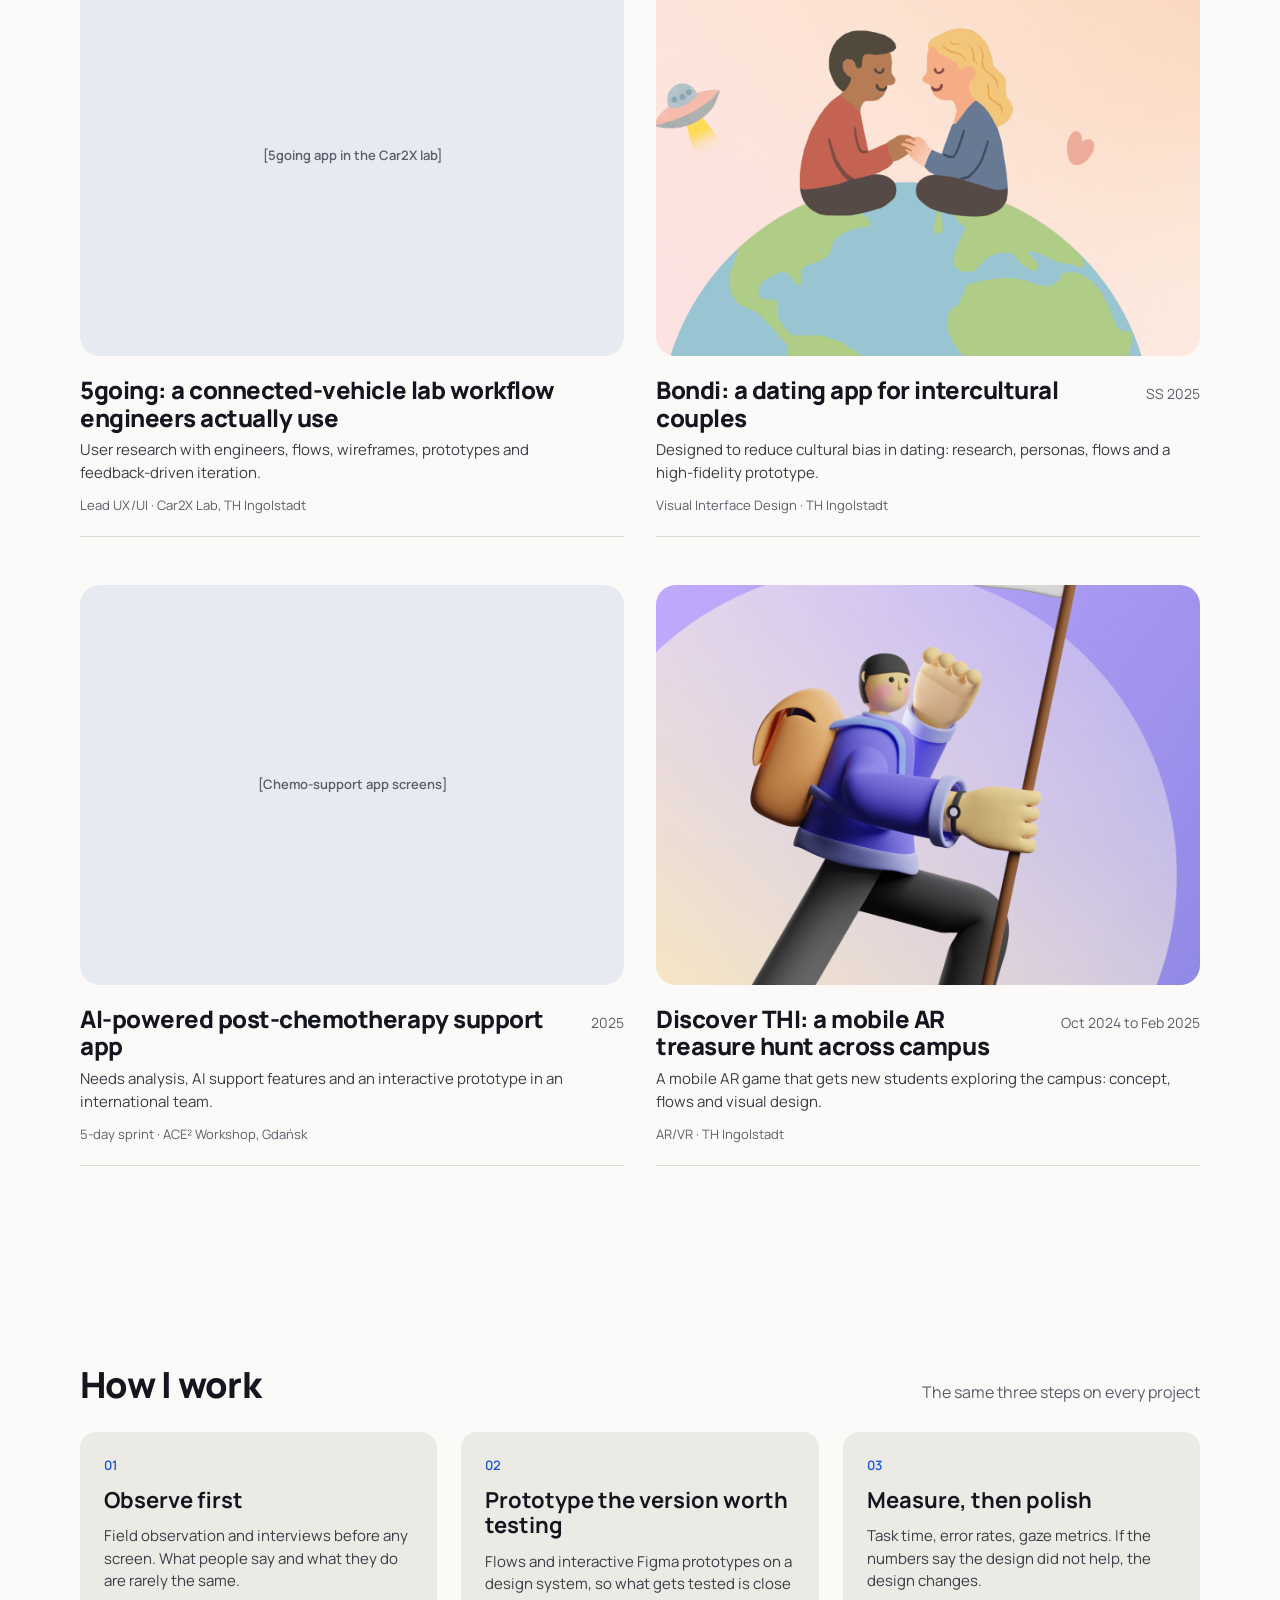
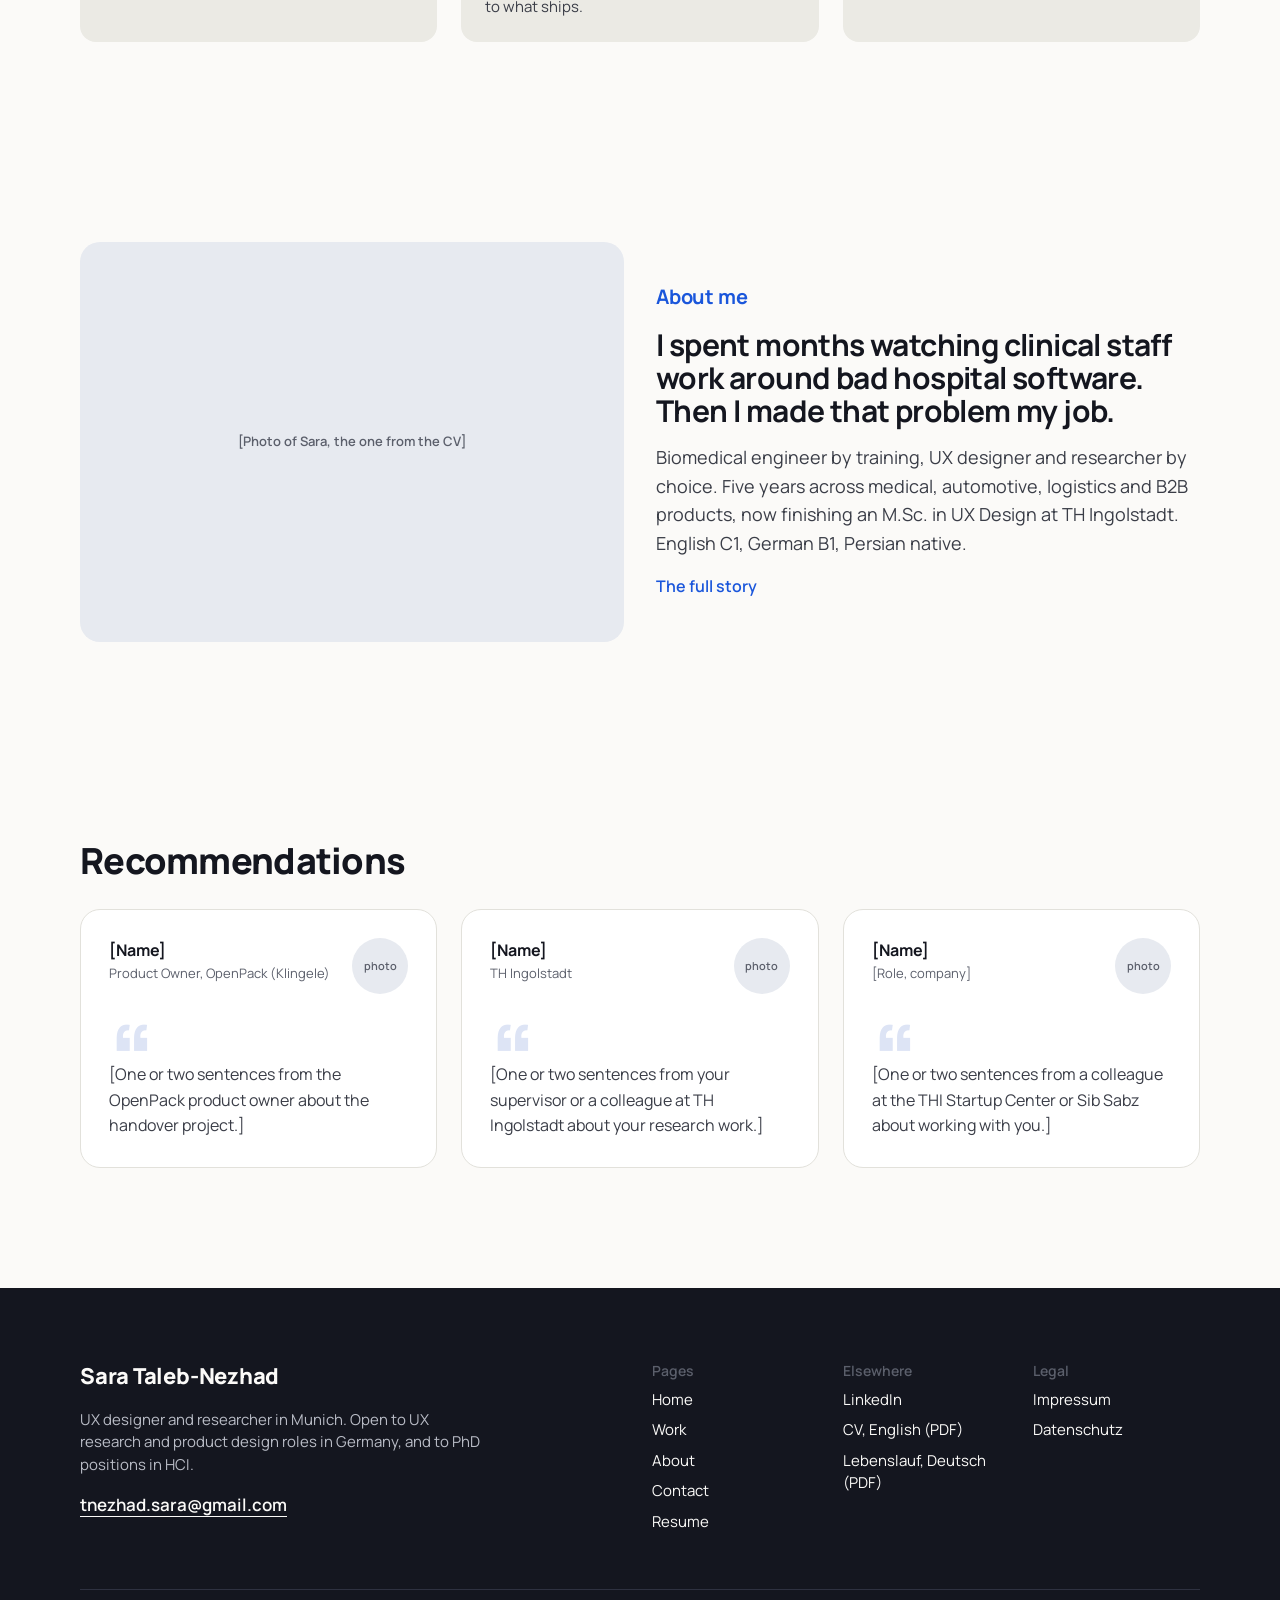
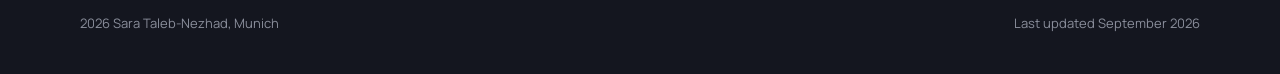
==== commit cd2bbac1: "Add files via upload new design" ====
--- a/index.html
+++ b/index.html
@@ -3,9 +3,9 @@
 <head>
 <meta charset="utf-8">
 <meta name="viewport" content="width=device-width, initial-scale=1">
-<title>Sara Taleb Nezhad · UX Designer & Researcher, Munich</title>
+<title>Sara Taleb-Nezhad · UX Designer & Researcher, Munich</title>
 <meta name="description" content="UX designer and researcher with a biomedical engineering background. Eye-tracking, usability testing and field research for automotive, medical and industrial interfaces.">
-<meta property="og:title" content="Sara Taleb Nezhad · UX Designer & Researcher, Munich">
+<meta property="og:title" content="Sara Taleb-Nezhad · UX Designer & Researcher, Munich">
 <meta property="og:description" content="UX designer and researcher with a biomedical engineering background. Eye-tracking, usability testing and field research for automotive, medical and industrial interfaces.">
 <meta property="og:image" content="images/og-image.png">
 <meta property="og:type" content="website">
@@ -15,10 +15,10 @@
 <link rel="stylesheet" href="https://fonts.googleapis.com/css2?family=Manrope:wght@400;500;600;700;800&display=swap">
 <link rel="stylesheet" href="css/style.css">
 </head>
-<body>
+<body class="is-home">
 <header class="nav">
   <div class="wrap">
-    <a class="brand" href="index.html">Sara Taleb Nezhad</a>
+    <a class="brand" href="index.html">Sara Taleb-Nezhad</a>
     <button class="menu-btn" aria-label="Open menu" aria-expanded="false" aria-controls="menu"><svg width="20" height="20" viewBox="0 0 24 24" fill="none" stroke="currentColor" stroke-width="2" stroke-linecap="round" aria-hidden="true"><path d="M4 7h16"/><path d="M4 12h16"/><path d="M4 17h16"/></svg></button>
     <nav class="menu" id="menu">
       <a href="work.html">Work</a>
@@ -29,26 +29,35 @@
   </div>
 </header>
 <main>
-<section class="hero"><div class="wrap cols">
+<section class="hero hero-b"><div class="wrap cols">
   <div class="hero-text">
     <div class="kicker">UI/UX Designer &amp; Researcher · Munich</div>
-    <h1 class="h1">I design interfaces for systems where a mistake <span class="accent">costs something.</span></h1>
-    <p class="lead">Cars, hospitals, factory floors. I came from biomedical engineering, so I test whether a design actually helps, with eye-tracking, usability studies and field observation, before I make it beautiful.</p>
+    <h1 class="h1">I design interfaces for systems where a mistake costs something.</h1>
+    <p class="lead">Cars, hospitals, factory floors. I came from biomedical engineering, so I test whether a design actually helps before I make it beautiful.</p>
     <div class="btn-row"><a class="btn primary" href="#work">See selected work <svg width="18" height="18" viewBox="0 0 24 24" fill="none" stroke="currentColor" stroke-width="2" stroke-linecap="round" stroke-linejoin="round" aria-hidden="true"><path d="M5 12h14"/><path d="M13 6l6 6-6 6"/></svg></a><a class="btn ghost" href="about.html">About me</a></div>
+    <div class="facts-line"><span><b>5</b> yrs of design</span><span><b>M.Sc.</b> UX Design, 2026</span><span><b>B.Sc.</b> Biomedical Eng.</span></div>
   </div>
-  <div class="hero-stats">
-    <div class="stat"><b>5 yrs</b><span>of design practice across medical, automotive, logistics and B2B</span></div>
-    <div class="stat"><b>M.Sc.</b><span>UX Design, TH Ingolstadt · eye-tracking thesis with the HCI group</span></div>
-    <div class="stat"><b>B.Sc.</b><span>Biomedical Engineering · built a pulse oximeter from the sensor up</span></div>
+  <div class="hero-gallery">
+    <div class="rail" id="rail">
+      <a class="slide" href="work/klingele.html"><img src="images/klingele-screen.png" alt="Klingele shift-handover dashboard"><span>Klingele · shift handover</span></a>
+      <a class="slide" href="work.html"><div class="placeholder ">[Eye-tracking setup, master thesis]</div><span>Thesis · driver distraction</span></a>
+      <a class="slide" href="work.html"><img src="images/bondi.png" alt="Bondi"><span>Bondi · intercultural dating</span></a>
+      <a class="slide" href="work.html"><img src="images/discover-thi.png" alt="Discover THI"><span>Discover THI · AR campus hunt</span></a>
+    </div>
+    <div class="rail-ui"><div class="rail-progress"><span id="rail-bar"></span></div><div class="rail-count"><b id="rail-i">01</b> / 04</div><div class="rail-btns"><button type="button" aria-label="Previous" data-dir="-1"><svg width="18" height="18" viewBox="0 0 24 24" fill="none" stroke="currentColor" stroke-width="2" stroke-linecap="round" stroke-linejoin="round" aria-hidden="true"><path d="M5 12h14"/><path d="M13 6l6 6-6 6"/></svg></button><button type="button" aria-label="Next" data-dir="1"><svg width="18" height="18" viewBox="0 0 24 24" fill="none" stroke="currentColor" stroke-width="2" stroke-linecap="round" stroke-linejoin="round" aria-hidden="true"><path d="M5 12h14"/><path d="M13 6l6 6-6 6"/></svg></button></div></div>
   </div>
 </div></section>
+<script>
+(function(){var r=document.getElementById('rail'),bar=document.getElementById('rail-bar'),ci=document.getElementById('rail-i'),n=r.children.length;
+function upd(){var w=r.firstElementChild.offsetWidth+24,i=Math.round(r.scrollLeft/w);ci.textContent=String(Math.min(i,n-1)+1).padStart(2,'0');bar.style.width=((Math.min(i,n-1)+1)/n*100)+'%';}
+r.addEventListener('scroll',upd,{passive:true});upd();
+document.querySelectorAll('.rail-btns button').forEach(function(b){b.addEventListener('click',function(){var w=r.firstElementChild.offsetWidth+24;r.scrollBy({left:w*Number(b.dataset.dir),behavior:'smooth'});});});
+})();
+</script>
 <section class="section" id="work"><div class="wrap">
-  <div class="head"><h2 class="h2">Selected work</h2><a class="more" href="work.html">All eight projects</a></div>
+  <div class="head"><h2 class="h2">Selected work</h2><a class="more arrow-link" href="work.html"><span>All projects</span><i></i></a></div>
   <div class="stack" style="gap:24px">
-    <a class="card-wide" href="work/klingele.html"><div class="text"><div class="stack"><div class="meta" style="font-weight:600;font-size:12px;letter-spacing:.04em;color:var(--accent)">01 · Industry project · OpenPack (Klingele) · 2024</div><div class="title">Shift handover that doesn't lose the night shift's knowledge</div><div class="desc">Contextual interviews on the floor, user flows, Figma prototypes and structured usability tests with the people who do the handover. Presented to OpenPack and defended to non-design stakeholders.</div></div><div class="tag" style="display:flex;align-items:center;gap:10px;font-weight:700;font-size:16px"><span>Faster tasks, fewer errors in usability testing</span><svg width="18" height="18" viewBox="0 0 24 24" fill="none" stroke="currentColor" stroke-width="2" stroke-linecap="round" stroke-linejoin="round" aria-hidden="true"><path d="M5 12h14"/><path d="M13 6l6 6-6 6"/></svg></div></div><div class="media"><div class="floating"><div><img src="images/klingele-screen.png" alt="Klingele shift-handover dashboard"></div></div></div></a>
-    <div class="grid grid-2"><a class="card tall" href="work.html"><div class="media"><div class="placeholder ">[Gaze heatmap over the in-vehicle prototype]</div></div><div class="text"><div class="meta">02 · Master's thesis · HCI Group, TH Ingolstadt · 2025 to 2026</div><div class="title">Does a simpler in-vehicle interface actually reduce driver distraction?</div><div class="desc">Controlled eye-tracking experiment: prototypes, study design and gaze analysis. Supervised by Prof. Andreas Riener.</div><div class="tag"><span>Experiment design · gaze metrics</span><svg width="18" height="18" viewBox="0 0 24 24" fill="none" stroke="currentColor" stroke-width="2" stroke-linecap="round" stroke-linejoin="round" aria-hidden="true"><path d="M5 12h14"/><path d="M13 6l6 6-6 6"/></svg></div></div></a><a class="card tall" href="work.html"><div class="media"><div class="placeholder ">[5going app in the Car2X lab]</div></div><div class="text"><div class="meta">03 · Lead UX/UI · Car2X Lab, TH Ingolstadt</div><div class="title">5going: a connected-vehicle lab workflow engineers actually use</div><div class="desc">User research with engineers, flows, wireframes, prototypes and feedback-driven iteration.</div><div class="tag"><span>Research to prototype to iteration</span><svg width="18" height="18" viewBox="0 0 24 24" fill="none" stroke="currentColor" stroke-width="2" stroke-linecap="round" stroke-linejoin="round" aria-hidden="true"><path d="M5 12h14"/><path d="M13 6l6 6-6 6"/></svg></div></div></a></div>
-    <div class="grid grid-3"><a class="card" href="work.html"><div class="media center"><img src="images/bondi.png" alt="Bondi: a dating app for intercultural couples"></div><div class="text"><div class="meta">04 · Visual Interface Design · TH Ingolstadt · SS 2025</div><div class="title">Bondi: a dating app for intercultural couples</div><div class="desc">Designed to reduce cultural bias in dating: research, personas, flows and a high-fidelity prototype.</div><div class="tag"><span>App design · UX research</span><svg width="18" height="18" viewBox="0 0 24 24" fill="none" stroke="currentColor" stroke-width="2" stroke-linecap="round" stroke-linejoin="round" aria-hidden="true"><path d="M5 12h14"/><path d="M13 6l6 6-6 6"/></svg></div></div></a><a class="card" href="work.html"><div class="media"><div class="placeholder ">[Chemo-support app screens]</div></div><div class="text"><div class="meta">05 · 5-day sprint · ACE² Workshop, Gdańsk · 2025</div><div class="title">AI-powered post-chemotherapy support app</div><div class="desc">Needs analysis, AI support features and an interactive prototype in an international team.</div><div class="tag"><span>AI concept · Prototyping</span><svg width="18" height="18" viewBox="0 0 24 24" fill="none" stroke="currentColor" stroke-width="2" stroke-linecap="round" stroke-linejoin="round" aria-hidden="true"><path d="M5 12h14"/><path d="M13 6l6 6-6 6"/></svg></div></div></a><a class="card" href="work.html"><div class="media center"><img src="images/discover-thi.png" alt="Discover THI: a mobile AR treasure hunt across campus"></div><div class="text"><div class="meta">06 · AR/VR · TH Ingolstadt · Oct 2024 to Feb 2025</div><div class="title">Discover THI: a mobile AR treasure hunt across campus</div><div class="desc">A mobile AR game that gets new students exploring the campus: concept, flows and visual design.</div><div class="tag"><span>AR/VR · Interaction design</span><svg width="18" height="18" viewBox="0 0 24 24" fill="none" stroke="currentColor" stroke-width="2" stroke-linecap="round" stroke-linejoin="round" aria-hidden="true"><path d="M5 12h14"/><path d="M13 6l6 6-6 6"/></svg></div></div></a></div>
-    <div class="strip"><div><b>Brand and visual design</b><span>THI Startup Center identity, Sib Sabz studio, WeboSeo, campaigns and landing pages</span></div><a class="btn small" href="work.html">All projects</a></div>
+    <div class="gallery"><a class="gcard" href="work/klingele.html"><div class="gmedia"><img src="images/klingele-screen.png" alt="Shift handover that doesn't lose the night shift's knowledge"></div><div class="gtext"><div class="grow"><div class="gtitle">Shift handover that doesn't lose the night shift's knowledge</div><div class="gyear">2024</div></div><div class="gdesc">Research-led redesign of a B2B handover system for corrugated-board factories, tested with operators.</div><div class="gmeta">Industry project · OpenPack (Klingele)</div></div></a><a class="gcard" href="work.html"><div class="gmedia"><div class="placeholder ">[Gaze heatmap over the in-vehicle prototype]</div></div><div class="gtext"><div class="grow"><div class="gtitle">Does a simpler in-vehicle interface actually reduce driver distraction?</div><div class="gyear">2025 to 2026</div></div><div class="gdesc">Controlled eye-tracking experiment: prototypes, study design and gaze analysis. Supervised by Prof. Andreas Riener.</div><div class="gmeta">Master's thesis · HCI Group, TH Ingolstadt</div></div></a><a class="gcard" href="work.html"><div class="gmedia"><div class="placeholder ">[5going app in the Car2X lab]</div></div><div class="gtext"><div class="grow"><div class="gtitle">5going: a connected-vehicle lab workflow engineers actually use</div><div class="gyear"></div></div><div class="gdesc">User research with engineers, flows, wireframes, prototypes and feedback-driven iteration.</div><div class="gmeta">Lead UX/UI · Car2X Lab, TH Ingolstadt</div></div></a><a class="gcard" href="work.html"><div class="gmedia center"><img src="images/bondi.png" alt="Bondi: a dating app for intercultural couples"></div><div class="gtext"><div class="grow"><div class="gtitle">Bondi: a dating app for intercultural couples</div><div class="gyear">SS 2025</div></div><div class="gdesc">Designed to reduce cultural bias in dating: research, personas, flows and a high-fidelity prototype.</div><div class="gmeta">Visual Interface Design · TH Ingolstadt</div></div></a><a class="gcard" href="work.html"><div class="gmedia"><div class="placeholder ">[Chemo-support app screens]</div></div><div class="gtext"><div class="grow"><div class="gtitle">AI-powered post-chemotherapy support app</div><div class="gyear">2025</div></div><div class="gdesc">Needs analysis, AI support features and an interactive prototype in an international team.</div><div class="gmeta">5-day sprint · ACE² Workshop, Gdańsk</div></div></a><a class="gcard" href="work.html"><div class="gmedia center"><img src="images/discover-thi.png" alt="Discover THI: a mobile AR treasure hunt across campus"></div><div class="gtext"><div class="grow"><div class="gtitle">Discover THI: a mobile AR treasure hunt across campus</div><div class="gyear">Oct 2024 to Feb 2025</div></div><div class="gdesc">A mobile AR game that gets new students exploring the campus: concept, flows and visual design.</div><div class="gmeta">AR/VR · TH Ingolstadt</div></div></a></div>
   </div>
 </div></section>
 <section class="section"><div class="wrap">
@@ -62,21 +71,22 @@
 <section class="section"><div class="wrap cols about-strip">
   <div class="photo"><div class="placeholder ">[Photo of Sara, the one from the CV]</div></div>
   <div class="text stack">
-    <h2 class="h2">I spent months watching clinical staff work around bad hospital software. Then I made that problem my job.</h2>
+    <h2 class="h2 section-title">About me</h2>
+    <p class="h3" style="font-weight:700">I spent months watching clinical staff work around bad hospital software. Then I made that problem my job.</p>
     <p class="para">Biomedical engineer by training, UX designer and researcher by choice. Five years across medical, automotive, logistics and B2B products, now finishing an M.Sc. in UX Design at TH Ingolstadt. English C1, German B1, Persian native.</p>
     <a href="about.html" style="font-weight:600;text-decoration:none">The full story</a>
   </div>
 </div></section>
 <section class="section"><div class="wrap">
-  <div class="head"><h2 class="h2">What colleagues say</h2><p class="sub">People I have worked with, in their words</p></div>
-  <div class="grid grid-3 quotes"><figure class="quote"><blockquote>[One or two sentences from the OpenPack product owner about the handover project.]</blockquote><figcaption><b>[Name]</b><span>Product Owner, OpenPack (Klingele)</span></figcaption></figure><figure class="quote"><blockquote>[One or two sentences from your supervisor or a colleague at TH Ingolstadt about your research work.]</blockquote><figcaption><b>[Name]</b><span>TH Ingolstadt</span></figcaption></figure><figure class="quote"><blockquote>[One or two sentences from a colleague at the THI Startup Center or Sib Sabz about working with you.]</blockquote><figcaption><b>[Name]</b><span>[Role, company]</span></figcaption></figure></div>
+  <div class="head"><h2 class="h2">Recommendations</h2></div>
+  <div class="grid grid-3 quotes"><figure class="quote"><figcaption><div class="who"><b>[Name]</b><span>Product Owner, OpenPack (Klingele)</span></div><div class="avatar" aria-hidden="true">photo</div></figcaption><blockquote>[One or two sentences from the OpenPack product owner about the handover project.]</blockquote></figure><figure class="quote"><figcaption><div class="who"><b>[Name]</b><span>TH Ingolstadt</span></div><div class="avatar" aria-hidden="true">photo</div></figcaption><blockquote>[One or two sentences from your supervisor or a colleague at TH Ingolstadt about your research work.]</blockquote></figure><figure class="quote"><figcaption><div class="who"><b>[Name]</b><span>[Role, company]</span></div><div class="avatar" aria-hidden="true">photo</div></figcaption><blockquote>[One or two sentences from a colleague at the THI Startup Center or Sib Sabz about working with you.]</blockquote></figure></div>
 </div></section>
 </main>
 <footer class="footer">
   <div class="wrap">
     <div class="cols">
       <div class="intro">
-        <a class="brand" href="index.html">Sara Taleb Nezhad</a>
+        <a class="brand" href="index.html">Sara Taleb-Nezhad</a>
         <p>UX designer and researcher in Munich. Open to UX research and product design roles in Germany, and to PhD positions in HCI.</p>
         <a class="mail" href="mailto:tnezhad.sara@gmail.com">tnezhad.sara@gmail.com</a>
       </div>
@@ -86,7 +96,7 @@
       <div class="col c3"><div class="k">Legal</div><a href="impressum.html">Impressum</a><a href="datenschutz.html">Datenschutz</a></div>
       </div>
     </div>
-    <div class="bottom"><span>2026 Sara Taleb Nezhad, Munich</span><span>Last updated September 2026</span></div>
+    <div class="bottom"><span>2026 Sara Taleb-Nezhad, Munich</span><span>Last updated September 2026</span></div>
   </div>
 </footer>
 <script>
--- a/css/style.css
+++ b/css/style.css
@@ -1,6 +1,6 @@
 /* ---------- tokens: change colours and type here ---------- */
 :root{
-  --ground:#F8F7F3; --ink:#14161F; --body:#3A3D47; --muted:#5B5F6B;
+  --ground:#FBFAF8; --ink:#14161F; --body:#3A3D47; --muted:#5B5F6B;
   --accent:#1A56DB; --accent-dark:#12409F; --line:#D9D8D2; --card-line:#E2E1DB;
   --panel:#E7EAF0; --tint:#DDE4F5; --soft:#EBEAE4; --white:#FFFFFF;
   --font:'Manrope',system-ui,-apple-system,"Segoe UI",sans-serif;
@@ -17,14 +17,14 @@
 
 /* ---------- nav ---------- */
 .nav{border-bottom:1px solid var(--line);position:relative}
-.nav .wrap{display:flex;align-items:center;justify-content:space-between;padding-top:20px;padding-bottom:20px}
+.nav .wrap{display:flex;align-items:center;justify-content:space-between;padding-top:16px;padding-bottom:16px}
 .brand{display:inline-flex;align-items:center;gap:12px;text-decoration:none;color:var(--ink);font-weight:800;font-size:20px;letter-spacing:-.01em}
 .brand:hover{color:var(--ink)}
 .brand svg{flex:none}
 .menu{display:flex;align-items:center;gap:32px;font-size:15px;font-weight:500}
 .menu a{color:var(--ink);text-decoration:none}
 .menu a[aria-current="page"]{color:var(--accent)}
-.menu .pill{display:inline-flex;align-items:center;height:44px;padding:0 20px;border:1.5px solid var(--ink);border-radius:999px;font-weight:600}
+.menu .pill{display:inline-flex;align-items:center;height:40px;padding:0 18px;border:1.5px solid var(--ink);border-radius:999px;font-weight:600}
 .menu-btn{display:none;width:44px;height:44px;border:1.5px solid var(--ink);border-radius:999px;background:transparent;color:var(--ink);align-items:center;justify-content:center;cursor:pointer}
 
 /* ---------- type ---------- */
@@ -48,7 +48,8 @@
 .btn-row{display:flex;gap:12px;flex-wrap:wrap;padding-top:8px}
 
 /* ---------- sections ---------- */
-.section{padding-bottom:88px}
+.section{padding-bottom:100px}
+.is-home .section{padding-bottom:200px}
 .section-head{display:flex;align-items:baseline;justify-content:space-between;gap:16px;border-top:1px solid var(--ink);padding-top:16px;margin-bottom:32px}
 .section-head a{font-size:15px;font-weight:600;color:var(--ink);text-decoration:none}
 .grid{display:grid;gap:var(--gap)}
@@ -62,14 +63,14 @@
 /* ---------- hero ---------- */
 .hero{padding-top:104px;padding-bottom:88px}
 .hero .cols{align-items:end}
-.hero-text{grid-column:1/span 9;display:flex;flex-direction:column;gap:32px}
+.hero-text{grid-column:1/span 7;display:flex;flex-direction:column;gap:32px;align-self:center}
 .hero-stats{grid-column:10/span 3;display:flex;flex-direction:column;gap:20px;border-left:1px solid var(--line);padding-left:32px}
 .stat b{display:block;font-weight:800;font-size:40px;line-height:1;letter-spacing:-.02em}
 .stat span{font-size:14px;line-height:1.45;color:var(--muted)}
 
 /* ---------- cards ---------- */
 .card{display:flex;flex-direction:column;gap:16px;background:var(--white);border:1px solid var(--card-line);border-radius:var(--radius);padding:24px;text-decoration:none;color:var(--ink)}
-.card:hover{color:var(--ink);border-color:#B9B8B1}
+.card:hover{color:var(--ink)}
 .card .media{height:220px;border-radius:var(--radius-s);overflow:hidden;background:var(--panel)}
 .card .media img{width:100%;height:100%;object-fit:cover;object-position:top left}
 .card .media.center img{object-position:center}
@@ -83,7 +84,7 @@
 .placeholder{display:flex;align-items:center;justify-content:center;height:100%;min-height:inherit;font-weight:600;font-size:13px;color:var(--muted);text-align:center;padding:20px;background:var(--panel)}
 
 .card-wide{display:grid;grid-template-columns:repeat(12,minmax(0,1fr));column-gap:var(--gap);background:var(--white);border:1px solid var(--card-line);border-radius:var(--radius);padding:40px;text-decoration:none;color:var(--ink)}
-.card-wide:hover{color:var(--ink);border-color:#B9B8B1}
+.card-wide:hover{color:var(--ink)}
 .card-wide .text{grid-column:1/span 5;display:flex;flex-direction:column;justify-content:space-between;gap:32px}
 .card-wide .title{font-weight:800;font-size:40px;line-height:1.05;letter-spacing:-.02em}
 .card-wide .desc{font-size:17px;color:var(--body)}
@@ -101,9 +102,9 @@
 .how b{font-size:22px;line-height:1.15;font-weight:700}
 .how p{font-size:15px;color:var(--body)}
 
-.about-strip{align-items:center}
-.about-strip .photo{grid-column:1/span 4;height:360px;border-radius:16px;overflow:hidden}
-.about-strip .text{grid-column:6/span 7}
+.about-strip{align-items:center;column-gap:32px}
+.about-strip .photo{grid-column:1/span 6;height:400px;border-radius:20px;overflow:hidden}
+.about-strip .text{grid-column:7/span 6}
 
 .cta{display:flex;justify-content:space-between;align-items:center;gap:40px;padding:44px;border-radius:var(--radius);background:var(--white);border:1px solid var(--card-line)}
 .cta b{display:block;font-weight:800;font-size:32px;line-height:1.08;letter-spacing:-.02em}
@@ -204,7 +205,7 @@
 @media (max-width:1100px){
   :root{--pad:40px;--gap:20px}
   .h1{font-size:48px}.h2{font-size:30px}.h3{font-size:26px}.lead{font-size:18px}.para{font-size:17px}
-  .section{padding-bottom:64px}
+  .section{padding-bottom:120px}
   .hero{padding-top:64px;padding-bottom:56px}
   .hero-text,.hero-stats{grid-column:1/-1}
   .hero-stats{border-left:0;padding-left:0;border-top:1px solid var(--line);padding-top:24px;margin-top:32px;display:grid;grid-template-columns:repeat(3,minmax(0,1fr))}
@@ -238,7 +239,7 @@
 @media (max-width:700px){
   :root{--pad:20px;--gap:16px}
   .h1{font-size:36px}.h2{font-size:26px}.h3{font-size:24px}.lead,.para{font-size:16px}
-  .section{padding-bottom:48px}
+  .section{padding-bottom:80px}
   .nav .wrap{padding-top:16px;padding-bottom:16px}
   .brand{font-size:15px}
   .menu{display:none;position:absolute;left:0;right:0;top:100%;flex-direction:column;align-items:stretch;gap:0;background:var(--ground);border-bottom:1px solid var(--line);z-index:10}
@@ -275,29 +276,29 @@
 .menu a:not(.pill){transition:color .2s var(--ease)}
 .menu a:not(.pill):hover{color:var(--accent)}
 .menu .pill{transition:background .25s var(--ease),color .25s var(--ease)}
-.menu .pill:hover{color:var(--accent)}
+.menu .pill:hover{background:#EEF3FD;border-color:var(--accent);color:var(--ink)}
 
 .btn{transition:background .25s var(--ease),color .25s var(--ease),border-color .25s var(--ease),transform .25s var(--ease)}
 .btn svg{transition:transform .3s var(--ease)}
 .btn:hover svg{transform:translateX(4px)}
-.btn.primary:hover{background:var(--accent);color:#fff}
-.btn.ghost:hover{border-color:var(--ink);color:var(--accent)}
-.btn.small:hover{background:var(--accent);border-color:var(--accent);color:#fff}
+.btn.primary:hover{background:var(--accent);border-color:var(--accent);color:#fff}
+.btn.ghost:hover{background:#EEF3FD;border-color:var(--accent);color:var(--ink)}
+.btn.small:hover{background:#EEF3FD;border-color:var(--accent);color:var(--ink)}
 .chip{transition:background .2s var(--ease),color .2s var(--ease),border-color .2s var(--ease)}
-.chip:hover{border-color:var(--ink);color:var(--accent)}
-.chip.on:hover{background:var(--accent);border-color:var(--accent)}
+.chip:hover{background:#EEF3FD;border-color:var(--accent);color:var(--ink)}
+.chip.on:hover{background:#EEF3FD;border-color:var(--accent);color:var(--ink)}
 
 .card,.card-wide{transition:transform .35s var(--ease),border-color .35s var(--ease),box-shadow .35s var(--ease)}
 .card .media,.card-wide .media{position:relative}
 .card .media img,.floating img{transition:transform .8s var(--ease)}
-.card:hover,.card-wide:hover{transform:translateY(-3px);border-color:var(--ink);box-shadow:0 18px 40px -24px rgba(20,22,31,.35)}
-.card:hover .media img{transform:scale(1.04)}
+.card:hover,.card-wide:hover{border-color:#CDD0D8}
+.card:hover .media img{transform:scale(1.02)}
 .card .tag svg,.next .btn svg{transition:transform .3s var(--ease)}
 .card:hover .tag svg,.card-wide:hover .tag svg{transform:translateX(6px)}
 .card .title{transition:color .3s var(--ease)}
 .card:hover .title{color:var(--accent)}
 .floating > div{transition:transform .6s var(--ease),box-shadow .6s var(--ease)}
-.card-wide:hover .floating > div,.case-hero:hover .floating > div{transform:translate(-8px,-8px);box-shadow:0 34px 70px rgba(20,22,31,.24)}
+.card-wide:hover .floating > div,.case-hero:hover .floating > div{transform:translate(-4px,-4px)}
 .card-wide:hover .floating img{transform:scale(1.02)}
 
 .how{transition:background .3s var(--ease),transform .3s var(--ease)}
@@ -313,10 +314,10 @@
 .cta{transition:border-color .3s var(--ease)}
 .cta:hover{border-color:var(--ink)}
 .tile{transition:transform .3s var(--ease),border-color .3s var(--ease)}
-.tile:hover{transform:translateY(-3px);border-color:var(--accent)}
+.tile:hover{border-color:#CDD0D8}
 .next{transition:background .3s var(--ease)}
 .next:hover{background:#222533}
-.next:hover .btn{background:var(--accent);color:#fff}
+.next:hover .btn{background:var(--accent);border-color:var(--accent);color:#fff}
 .next:hover .btn svg{transform:translateX(4px)}
 .timeline div{transition:color .25s var(--ease),padding-left .25s var(--ease)}
 .timeline div:hover{color:var(--ink);padding-left:8px}
@@ -367,7 +368,8 @@
 .head .more{font-size:15px;font-weight:600;color:var(--ink);text-decoration:none;white-space:nowrap;transition:color .2s var(--ease)}
 .head .more:hover{color:var(--accent)}
 .band{background:var(--white);border:1px solid var(--card-line);border-radius:24px;padding:48px}
-.section.band{margin-bottom:88px;padding-bottom:48px}
+.section.band{margin-bottom:100px;padding-bottom:48px}
+.is-home .section.band{margin-bottom:200px}
 .prose-col{max-width:760px;display:flex;flex-direction:column;gap:16px}
 .rows-title{font-size:26px;padding-bottom:12px}
 .rows .item:first-of-type{border-top:1px solid var(--ink)}
@@ -377,5 +379,177 @@
 .band .decisions::before{background:var(--line)}
 .results-grid .tile{background:var(--ground)}
 .toc-title{text-transform:none;letter-spacing:0;font-size:14px}
-@media (max-width:1100px){.band{padding:32px;border-radius:20px}.section.band{margin-bottom:64px;padding-bottom:32px}.head{flex-direction:column;align-items:flex-start;gap:8px}.head .sub{text-align:left}}
-@media (max-width:700px){.band{padding:20px;border-radius:16px}.section.band{margin-bottom:48px;padding-bottom:20px}}
+@media (max-width:1100px){.band{padding:32px;border-radius:20px}.section.band{margin-bottom:120px;padding-bottom:32px}.head{flex-direction:column;align-items:flex-start;gap:8px}.head .sub{text-align:left}}
+@media (max-width:700px){.band{padding:20px;border-radius:16px}.section.band{margin-bottom:80px;padding-bottom:20px}}
+
+/* ---------- sticky nav, colleague quotes ---------- */
+.nav{position:sticky;top:0;z-index:20;background:rgba(251,250,248,.92);backdrop-filter:blur(10px);-webkit-backdrop-filter:blur(10px)}
+.quote{margin:0;display:flex;flex-direction:column;justify-content:space-between;gap:24px;padding:32px;border-radius:var(--radius);background:var(--white);border:1px solid var(--card-line)}
+.quote blockquote{margin:0;font-size:18px;line-height:1.55;color:var(--ink)}
+.quote blockquote::before{content:"\201C";display:block;font-size:48px;line-height:.6;color:var(--accent);margin-bottom:12px;font-weight:800}
+.quote figcaption{display:flex;flex-direction:column;gap:4px;font-size:14px;color:var(--muted);border-top:1px solid var(--line);padding-top:16px}
+.quote figcaption b{color:var(--ink);font-size:15px}
+@media (max-width:1100px){.quotes{grid-template-columns:repeat(2,minmax(0,1fr))}.quote{padding:24px}}
+@media (max-width:700px){.quotes{grid-template-columns:1fr}}
+
+
+/* ---------- hero photo + record box ---------- */
+.hero-photo{grid-column:9/span 4;align-self:stretch}
+.hero-photo .frame{height:100%;min-height:480px;border-radius:24px;overflow:hidden;background:var(--panel);position:relative}
+.hero-photo .frame::after{content:"";position:absolute;inset:12px;border:1px solid rgba(255,255,255,.7);border-radius:16px;pointer-events:none}
+.hero-photo img{width:100%;height:100%;object-fit:cover}
+.hero-stats{grid-column:1/-1;border-left:0;padding-left:0;margin-top:48px}
+.glance{display:grid;grid-template-columns:repeat(3,minmax(0,1fr));background:var(--white);border:1px solid var(--card-line);border-radius:24px;overflow:hidden;
+  background-image:radial-gradient(var(--line) 1px,transparent 1px);background-size:24px 24px;background-position:12px 12px}
+.glance-item{display:flex;flex-direction:column;gap:12px;padding:32px;position:relative;background:linear-gradient(to bottom,rgba(255,255,255,0) 0,rgba(255,255,255,.85) 100%)}
+.glance-item+.glance-item{border-left:1px solid var(--card-line)}
+.glance-item b{font-weight:800;font-size:56px;line-height:1;letter-spacing:-.03em;color:var(--ink)}
+.glance-item i{font-style:normal;display:inline-flex;align-items:center;height:28px;padding:0 12px;border-radius:999px;background:#EEF3FD;color:var(--accent);font-weight:600;font-size:13px;align-self:flex-start}
+.glance-item span{font-size:15px;line-height:1.5;color:var(--body);max-width:300px}
+.glance-item::before{content:"";position:absolute;top:0;left:32px;width:40px;height:3px;background:var(--accent);border-radius:0 0 3px 3px}
+
+/* ---------- quote cards ---------- */
+.quote{position:relative;gap:20px;padding:28px}
+.quote figcaption{flex-direction:row;justify-content:space-between;align-items:flex-start;border-top:0;padding-top:0;gap:16px}
+.quote .who{display:flex;flex-direction:column;gap:2px}
+.quote .who b{font-size:16px;color:var(--ink)}
+.quote .who span{font-size:13px;color:var(--muted)}
+.quote .avatar{width:56px;height:56px;border-radius:999px;background:var(--panel);display:flex;align-items:center;justify-content:center;font-size:11px;font-weight:600;color:var(--muted);flex:none}
+.quote blockquote{font-size:16px;line-height:1.6;color:var(--body);padding-top:48px;position:relative}
+.quote blockquote::before{position:absolute;left:0;top:-4px;font-size:96px;line-height:1;color:var(--tint);margin:0;font-weight:800}
+
+/* ---------- about, calmer ---------- */
+.story-col{max-width:720px;display:flex;flex-direction:column;gap:40px}
+.path{display:grid;grid-template-columns:repeat(6,minmax(0,1fr));gap:16px;position:relative;padding-top:24px}
+.path::before{content:"";position:absolute;left:0;right:0;top:9px;height:1px;background:var(--line)}
+.step{display:flex;flex-direction:column;gap:8px;position:relative}
+.step::before{content:"";position:absolute;left:0;top:-20px;width:10px;height:10px;border-radius:999px;background:var(--accent)}
+.step span{font-weight:700;font-size:14px;color:var(--accent)}
+.step p{font-size:14px;line-height:1.5;color:var(--body)}
+.hobbies{display:grid;grid-template-columns:repeat(3,minmax(0,1fr));gap:16px}
+.hobby{display:flex;flex-direction:column;gap:8px;padding:24px;border-radius:16px;background:var(--white);border:1px solid var(--card-line)}
+.hobby b{font-size:18px}
+.hobby p{font-size:14px;line-height:1.5;color:var(--body)}
+.shortlist .factbox{border-top:1px solid var(--line)}
+@media (max-width:1100px){.hero-text,.hero-photo{grid-column:1/-1}.hero-photo .frame{min-height:320px;margin-top:32px}.glance-item{padding:24px}.glance-item b{font-size:40px}.path{grid-template-columns:repeat(3,minmax(0,1fr));row-gap:32px}.hobbies{grid-template-columns:repeat(2,minmax(0,1fr))}}
+@media (max-width:700px){.hero-stats{margin-top:32px}.glance{grid-template-columns:1fr}.glance-item+.glance-item{border-left:0;border-top:1px solid var(--card-line)}.hero-photo .frame{min-height:260px}.path{grid-template-columns:repeat(2,minmax(0,1fr))}.hobbies{grid-template-columns:1fr}}
+
+.section-title{font-size:20px;font-weight:700;color:var(--accent);letter-spacing:-.01em}
+.section-title+.h3{padding-top:4px}
+
+/* ---------- hero B: text + project rail ---------- */
+.hero-b{padding-top:72px;padding-bottom:200px;overflow:hidden}
+.hero-b .cols{align-items:stretch}
+.hero-b .hero-text{grid-column:1/span 5;gap:24px;align-self:stretch;justify-content:space-between;min-height:480px}
+.hero-b .h1{font-size:52px}
+.hero-b .lead{font-size:18px}
+.facts-line{display:flex;flex-wrap:wrap;align-items:center;gap:20px;min-height:44px;padding-top:0;font-size:13px;color:var(--muted);line-height:1}
+.facts-line b{color:var(--ink);font-size:20px;font-weight:800;margin-right:4px}
+.hero-gallery{grid-column:7/span 6;min-width:0;margin-right:calc(-1 * var(--pad));display:flex;flex-direction:column}
+.rail{flex:1;display:flex;gap:24px;overflow-x:auto;scroll-snap-type:x mandatory;scrollbar-width:none;padding-right:var(--pad);-webkit-overflow-scrolling:touch}
+.rail::-webkit-scrollbar{display:none}
+.slide{flex:0 0 min(520px,80%);min-height:400px;border-radius:24px;overflow:hidden;position:relative;scroll-snap-align:start;background:var(--panel);text-decoration:none;color:var(--ink);display:block}
+.slide img,.slide .placeholder{position:absolute;inset:0;width:100%;height:100%;object-fit:cover;object-position:top left;transition:transform .8s var(--ease)}
+.slide:hover img{transform:scale(1.02)}
+.slide span{position:absolute;left:16px;bottom:16px;padding:8px 12px;border-radius:999px;background:rgba(251,250,248,.92);font-size:13px;font-weight:600}
+
+.rail-ui{display:flex;align-items:center;gap:24px;padding-top:24px;padding-right:var(--pad);min-height:68px}
+.rail-progress{flex:1;height:2px;background:var(--line);border-radius:999px;overflow:hidden}
+.rail-progress span{display:block;height:100%;width:25%;background:var(--ink);transition:width .3s var(--ease)}
+.rail-count{font-size:15px;color:var(--muted)}.rail-count b{color:var(--ink);font-weight:700}
+.rail-btns{display:flex;gap:8px}
+.rail-btns button{width:44px;height:44px;border-radius:999px;border:1.5px solid var(--ink);background:transparent;color:var(--ink);display:inline-flex;align-items:center;justify-content:center;cursor:pointer;transition:background .2s var(--ease),border-color .2s var(--ease)}
+.rail-btns button:hover{background:#EEF3FD;border-color:var(--accent)}
+.rail-btns button:first-child svg{transform:rotate(180deg)}
+@media (max-width:1100px){.hero-b{padding-top:48px;padding-bottom:64px}.hero-b .hero-text,.hero-gallery{grid-column:1/-1}.hero-gallery{margin-top:40px}.slide{flex-basis:min(440px,80%);min-height:320px;height:320px}}
+@media (max-width:700px){.hero-b .h1{font-size:36px}.hero-b{padding-bottom:48px}.slide{flex-basis:82%;min-height:240px;height:240px;border-radius:16px}.rail{gap:12px}.rail-ui{gap:16px}}
+
+.section:last-of-type{padding-bottom:100px}
+.is-home .section:last-of-type{padding-bottom:120px}
+@media (max-width:1100px){.hero-b .hero-text{min-height:0;justify-content:flex-start}}
+
+/* ---------- project gallery (option C with details) ---------- */
+.gallery{display:grid;grid-template-columns:repeat(2,minmax(0,1fr));gap:48px 32px}
+.gcard{display:flex;flex-direction:column;gap:20px;text-decoration:none;color:var(--ink)}
+.gcard:hover{color:var(--ink)}
+.gmedia{height:400px;border-radius:20px;overflow:hidden;background:var(--panel)}
+.gmedia img{width:100%;height:100%;object-fit:cover;object-position:top left;transition:transform .8s var(--ease)}
+.gmedia.center img{object-position:center}
+.gmedia .placeholder{height:100%}
+.gcard:hover .gmedia img{transform:scale(1.02)}
+.gtext{display:flex;flex-direction:column;gap:8px;border-bottom:1px solid var(--line);padding-bottom:20px}
+.grow{display:flex;justify-content:space-between;align-items:baseline;gap:16px}
+.gtitle{font-weight:800;font-size:24px;line-height:1.15;letter-spacing:-.02em;transition:color .3s var(--ease)}
+.gcard:hover .gtitle{color:var(--accent)}
+.gyear{font-size:14px;color:var(--muted);white-space:nowrap}
+.gdesc{font-size:15px;line-height:1.5;color:var(--body);max-width:520px}
+.gmeta{font-size:13px;color:var(--muted);padding-top:4px}
+@media (max-width:1100px){.gallery{gap:40px 20px}.gmedia{height:300px}.gtitle{font-size:22px}}
+@media (max-width:700px){.gallery{grid-template-columns:1fr;gap:40px}.gmedia{height:240px}.gtitle{font-size:21px}}
+
+/* ---------- gallery rows align across columns ---------- */
+.gtitle{min-height:calc(2 * 1.15em)}
+.gdesc{min-height:calc(2 * 1.5em)}
+.gmeta{min-height:1.5em}
+.gyear{min-height:1.5em}
+@media (max-width:700px){.gtitle,.gdesc,.gmeta{min-height:0}}
+
+/* ---------- arrow link ---------- */
+.arrow-link{display:inline-flex;align-items:center;gap:16px;font-size:15px;font-weight:600;color:var(--ink);text-decoration:none}
+.arrow-link i{position:relative;display:block;width:64px;height:1.5px;background:var(--ink);transition:width .35s var(--ease),background .2s var(--ease)}
+.arrow-link i::after{content:"";position:absolute;right:-1px;top:-4px;width:9px;height:9px;border-top:1.5px solid var(--ink);border-right:1.5px solid var(--ink);transform:rotate(45deg);transition:border-color .2s var(--ease)}
+.arrow-link:hover{color:var(--accent)}
+.arrow-link:hover i{width:96px;background:var(--accent)}
+.arrow-link:hover i::after{border-color:var(--accent)}
+
+/* ---------- about header: intro + photo mosaic ---------- */
+.about-head{padding-top:88px;padding-bottom:100px}
+.about-intro{display:flex;flex-direction:column;gap:24px;max-width:900px}
+.mosaic{display:grid;grid-template-columns:repeat(12,minmax(0,1fr));grid-auto-rows:220px;gap:24px;margin-top:56px}
+.mosaic figure{margin:0;position:relative;border-radius:20px;overflow:hidden;background:var(--panel)}
+.mosaic figure img{width:100%;height:100%;object-fit:cover;display:block}
+.mosaic .placeholder{height:100%}
+.mosaic figcaption{position:absolute;left:16px;bottom:16px;padding:8px 12px;border-radius:999px;background:rgba(251,250,248,.92);font-size:13px;font-weight:600;color:var(--ink)}
+.mosaic .m1{grid-column:1/span 7;grid-row:span 2}
+.mosaic .m2{grid-column:8/span 5;grid-row:span 1}
+.mosaic .m3{grid-column:8/span 3;grid-row:span 1}
+.mosaic .m4{grid-column:11/span 2;grid-row:span 1}
+@media (max-width:1100px){.mosaic{grid-auto-rows:180px;gap:16px;margin-top:40px}.mosaic .m1{grid-column:1/span 12;grid-row:span 1}.mosaic .m2{grid-column:1/span 6}.mosaic .m3{grid-column:7/span 3}.mosaic .m4{grid-column:10/span 3}}
+@media (max-width:700px){.mosaic{grid-auto-rows:160px;gap:12px}.mosaic .m2{grid-column:1/span 7}.mosaic .m3{grid-column:8/span 5}.mosaic .m4{grid-column:1/span 12;grid-row:span 1}.mosaic figcaption{font-size:12px;left:10px;bottom:10px}}
+
+/* ---------- hobbies with photos ---------- */
+.hobby{padding:0;overflow:hidden;gap:0}
+.hobby .hmedia{height:200px;background:var(--panel)}
+.hobby .hmedia img{width:100%;height:100%;object-fit:cover;display:block;transition:transform .8s var(--ease)}
+.hobby:hover .hmedia img{transform:scale(1.02)}
+.hobby .placeholder{height:100%}
+.hobby b{padding:20px 24px 4px}
+.hobby p{padding:0 24px 24px}
+@media (max-width:700px){.hobby .hmedia{height:180px}}
+
+/* ---------- responsive fixes ---------- */
+@media (max-width:1100px){
+  .footer .c1,.footer .c2,.footer .c3,.footer .intro{grid-column:auto}
+  .head .more{white-space:normal}
+  .hero-b .facts-line{min-height:0}
+}
+@media (max-width:700px){
+  .footer .links{grid-template-columns:repeat(2,minmax(0,1fr))}
+  .footer .c3{grid-column:1/-1}
+  .rail-ui{padding-right:20px}
+  .glance{grid-template-columns:1fr}
+  .gyear{display:none}
+  .toc-list a{white-space:nowrap}
+  .case-hero{height:220px}
+  .tldr{gap:16px}
+  .decision .marker{width:28px;height:28px;font-size:12px}
+  .decision{grid-template-columns:28px minmax(0,1fr)}
+  .decisions::before{left:13px}
+  .path{grid-template-columns:repeat(2,minmax(0,1fr));row-gap:28px}
+  .about-intro{gap:16px}
+  .about-head{padding-top:48px;padding-bottom:64px}
+  .mosaic{margin-top:32px}
+  .contact-head .btn{width:100%}
+  .rows .item .date{white-space:normal}
+}
+@media (max-width:700px){.results-grid{grid-template-columns:1fr !important}.tile{flex-direction:row;align-items:baseline;gap:12px}.tile b{font-size:24px}}
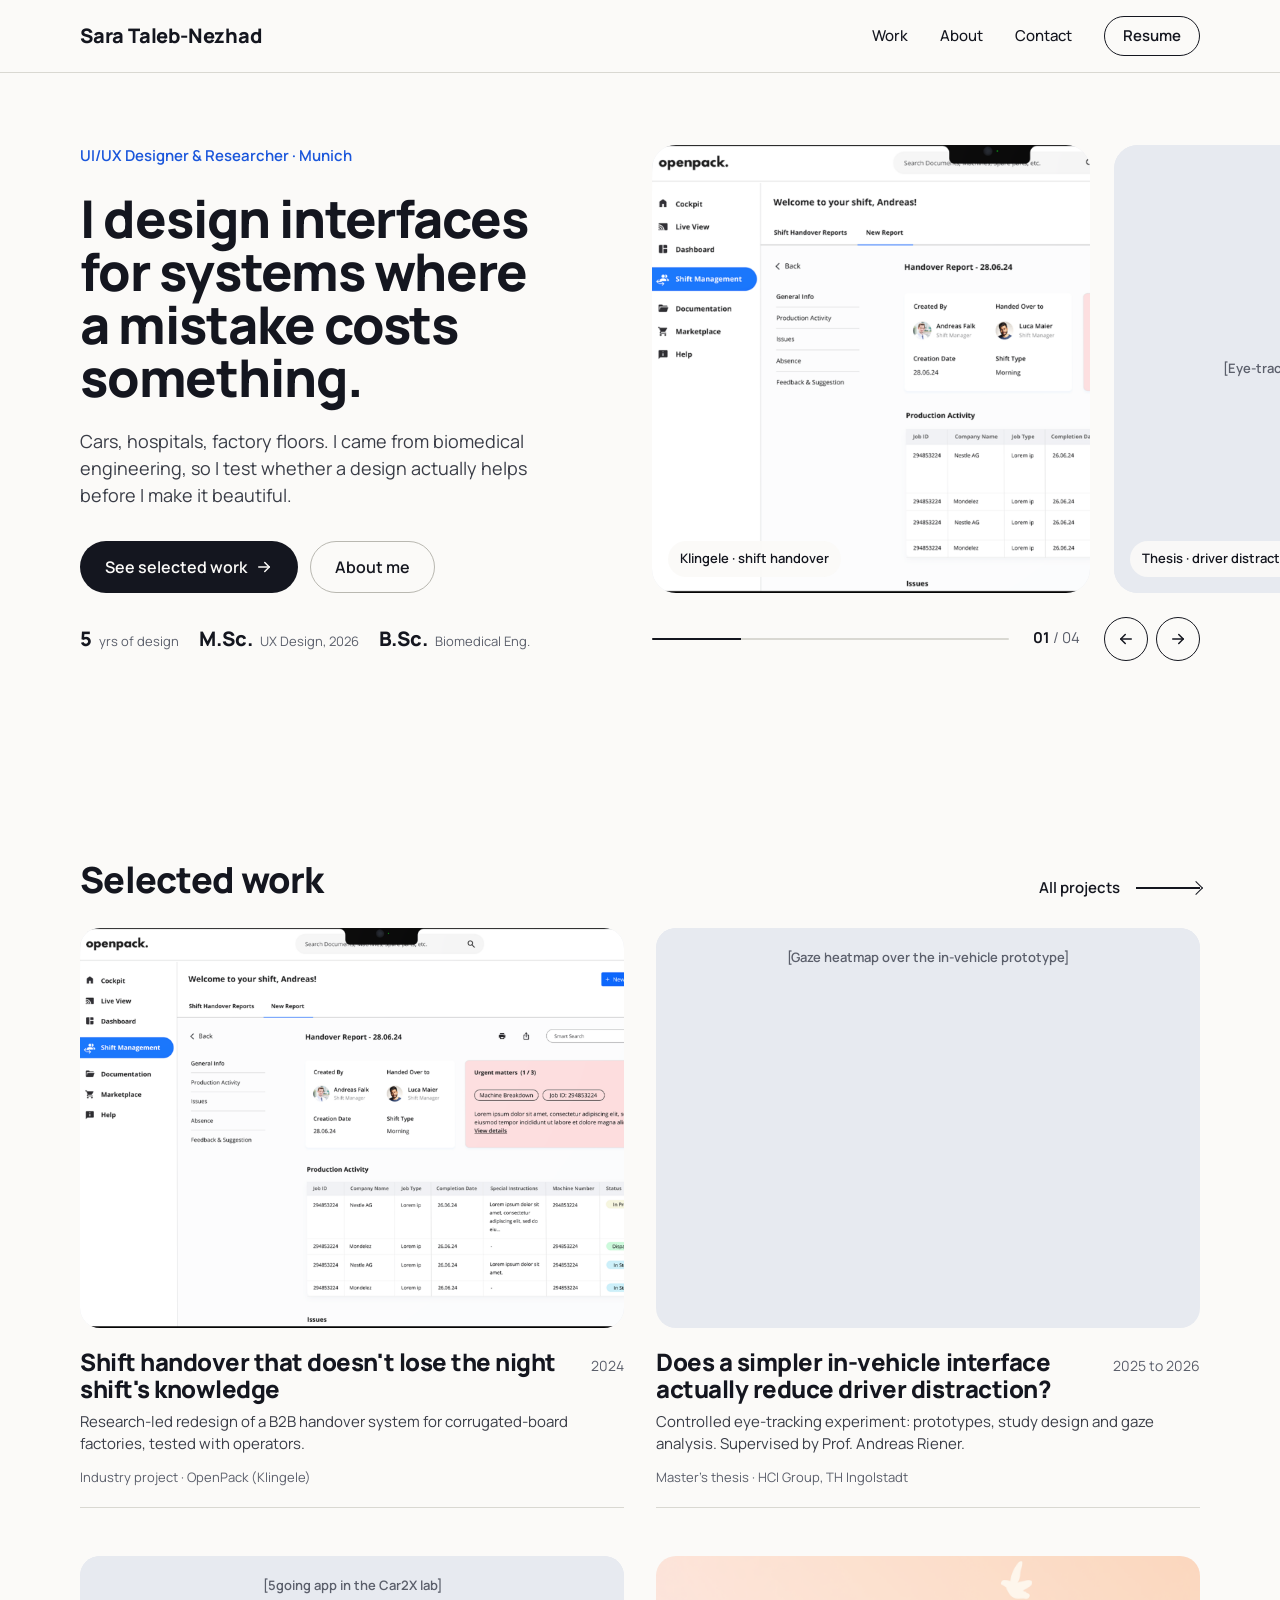
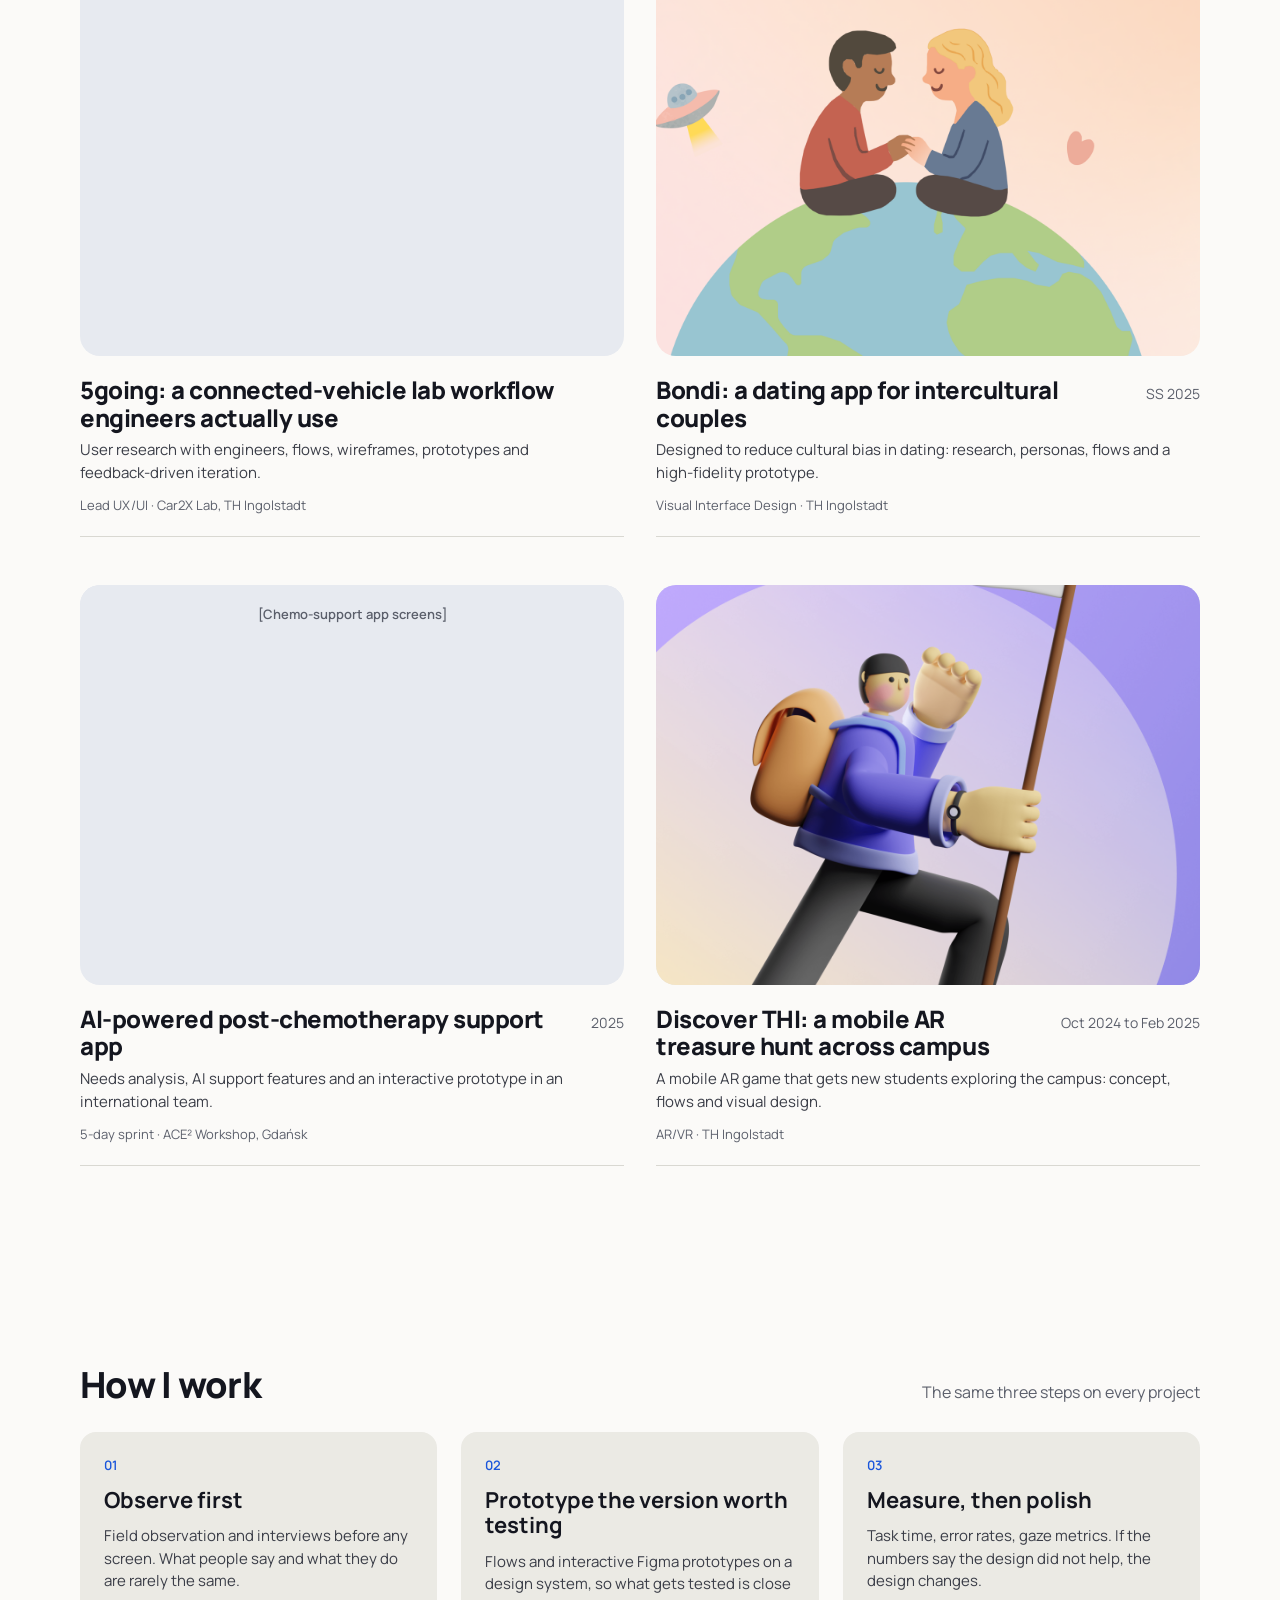
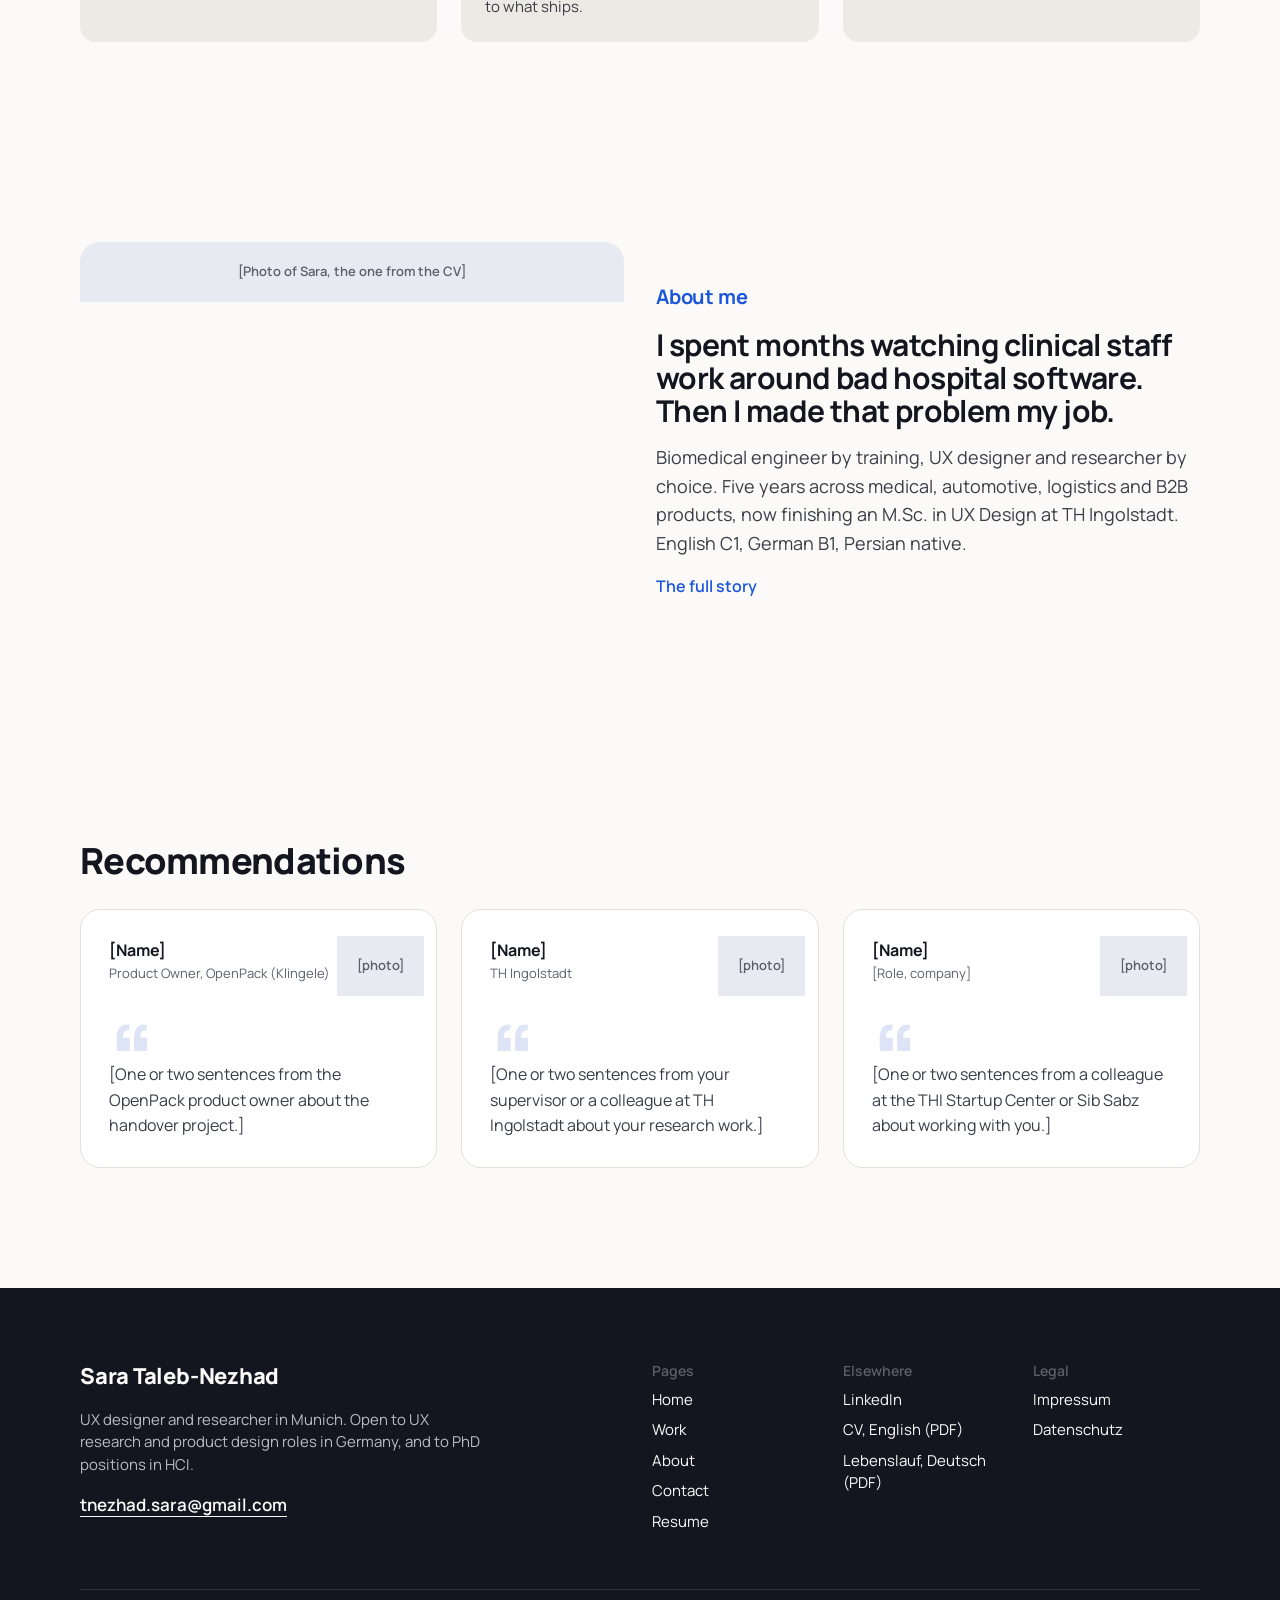
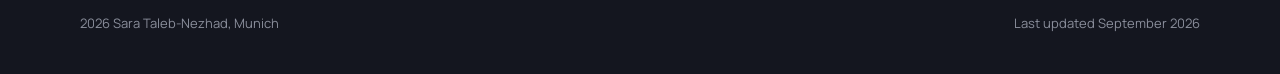
==== commit 9f12e48e: "Add files via upload" ====
--- a/index.html
+++ b/index.html
@@ -40,9 +40,9 @@
   <div class="hero-gallery">
     <div class="rail" id="rail">
       <a class="slide" href="work/klingele.html"><img src="images/klingele-screen.png" alt="Klingele shift-handover dashboard"><span>Klingele · shift handover</span></a>
-      <a class="slide" href="work.html"><div class="placeholder ">[Eye-tracking setup, master thesis]</div><span>Thesis · driver distraction</span></a>
-      <a class="slide" href="work.html"><img src="images/bondi.png" alt="Bondi"><span>Bondi · intercultural dating</span></a>
-      <a class="slide" href="work.html"><img src="images/discover-thi.png" alt="Discover THI"><span>Discover THI · AR campus hunt</span></a>
+      <a class="slide" href="work/thesis.html"><div class="slot"><div class="placeholder">[Eye-tracking setup, master thesis]</div><img src="images/rail-thesis.jpg" alt="" loading="lazy" onerror="this.remove()"></div><span>Thesis · driver distraction</span></a>
+      <a class="slide" href="work/bondi.html"><img src="images/bondi.png" alt="Bondi"><span>Bondi · intercultural dating</span></a>
+      <a class="slide" href="work/discover-thi.html"><img src="images/discover-thi.png" alt="Discover THI"><span>Discover THI · AR campus hunt</span></a>
     </div>
     <div class="rail-ui"><div class="rail-progress"><span id="rail-bar"></span></div><div class="rail-count"><b id="rail-i">01</b> / 04</div><div class="rail-btns"><button type="button" aria-label="Previous" data-dir="-1"><svg width="18" height="18" viewBox="0 0 24 24" fill="none" stroke="currentColor" stroke-width="2" stroke-linecap="round" stroke-linejoin="round" aria-hidden="true"><path d="M5 12h14"/><path d="M13 6l6 6-6 6"/></svg></button><button type="button" aria-label="Next" data-dir="1"><svg width="18" height="18" viewBox="0 0 24 24" fill="none" stroke="currentColor" stroke-width="2" stroke-linecap="round" stroke-linejoin="round" aria-hidden="true"><path d="M5 12h14"/><path d="M13 6l6 6-6 6"/></svg></button></div></div>
   </div>
@@ -57,7 +57,7 @@
 <section class="section" id="work"><div class="wrap">
   <div class="head"><h2 class="h2">Selected work</h2><a class="more arrow-link" href="work.html"><span>All projects</span><i></i></a></div>
   <div class="stack" style="gap:24px">
-    <div class="gallery"><a class="gcard" href="work/klingele.html"><div class="gmedia"><img src="images/klingele-screen.png" alt="Shift handover that doesn't lose the night shift's knowledge"></div><div class="gtext"><div class="grow"><div class="gtitle">Shift handover that doesn't lose the night shift's knowledge</div><div class="gyear">2024</div></div><div class="gdesc">Research-led redesign of a B2B handover system for corrugated-board factories, tested with operators.</div><div class="gmeta">Industry project · OpenPack (Klingele)</div></div></a><a class="gcard" href="work.html"><div class="gmedia"><div class="placeholder ">[Gaze heatmap over the in-vehicle prototype]</div></div><div class="gtext"><div class="grow"><div class="gtitle">Does a simpler in-vehicle interface actually reduce driver distraction?</div><div class="gyear">2025 to 2026</div></div><div class="gdesc">Controlled eye-tracking experiment: prototypes, study design and gaze analysis. Supervised by Prof. Andreas Riener.</div><div class="gmeta">Master's thesis · HCI Group, TH Ingolstadt</div></div></a><a class="gcard" href="work.html"><div class="gmedia"><div class="placeholder ">[5going app in the Car2X lab]</div></div><div class="gtext"><div class="grow"><div class="gtitle">5going: a connected-vehicle lab workflow engineers actually use</div><div class="gyear"></div></div><div class="gdesc">User research with engineers, flows, wireframes, prototypes and feedback-driven iteration.</div><div class="gmeta">Lead UX/UI · Car2X Lab, TH Ingolstadt</div></div></a><a class="gcard" href="work.html"><div class="gmedia center"><img src="images/bondi.png" alt="Bondi: a dating app for intercultural couples"></div><div class="gtext"><div class="grow"><div class="gtitle">Bondi: a dating app for intercultural couples</div><div class="gyear">SS 2025</div></div><div class="gdesc">Designed to reduce cultural bias in dating: research, personas, flows and a high-fidelity prototype.</div><div class="gmeta">Visual Interface Design · TH Ingolstadt</div></div></a><a class="gcard" href="work.html"><div class="gmedia"><div class="placeholder ">[Chemo-support app screens]</div></div><div class="gtext"><div class="grow"><div class="gtitle">AI-powered post-chemotherapy support app</div><div class="gyear">2025</div></div><div class="gdesc">Needs analysis, AI support features and an interactive prototype in an international team.</div><div class="gmeta">5-day sprint · ACE² Workshop, Gdańsk</div></div></a><a class="gcard" href="work.html"><div class="gmedia center"><img src="images/discover-thi.png" alt="Discover THI: a mobile AR treasure hunt across campus"></div><div class="gtext"><div class="grow"><div class="gtitle">Discover THI: a mobile AR treasure hunt across campus</div><div class="gyear">Oct 2024 to Feb 2025</div></div><div class="gdesc">A mobile AR game that gets new students exploring the campus: concept, flows and visual design.</div><div class="gmeta">AR/VR · TH Ingolstadt</div></div></a></div>
+    <div class="gallery"><a class="gcard" href="work/klingele.html"><div class="gmedia"><img src="images/klingele-screen.png" alt="Shift handover that doesn't lose the night shift's knowledge"></div><div class="gtext"><div class="grow"><div class="gtitle">Shift handover that doesn't lose the night shift's knowledge</div><div class="gyear">2024</div></div><div class="gdesc">Research-led redesign of a B2B handover system for corrugated-board factories, tested with operators.</div><div class="gmeta">Industry project · OpenPack (Klingele)</div></div></a><a class="gcard" href="work/thesis.html"><div class="gmedia"><div class="slot"><div class="placeholder">[Gaze heatmap over the in-vehicle prototype]</div><img src="images/thesis.jpg" alt="" loading="lazy" onerror="this.remove()"></div></div><div class="gtext"><div class="grow"><div class="gtitle">Does a simpler in-vehicle interface actually reduce driver distraction?</div><div class="gyear">2025 to 2026</div></div><div class="gdesc">Controlled eye-tracking experiment: prototypes, study design and gaze analysis. Supervised by Prof. Andreas Riener.</div><div class="gmeta">Master's thesis · HCI Group, TH Ingolstadt</div></div></a><a class="gcard" href="work/5going.html"><div class="gmedia"><div class="slot"><div class="placeholder">[5going app in the Car2X lab]</div><img src="images/5going.jpg" alt="" loading="lazy" onerror="this.remove()"></div></div><div class="gtext"><div class="grow"><div class="gtitle">5going: a connected-vehicle lab workflow engineers actually use</div><div class="gyear"></div></div><div class="gdesc">User research with engineers, flows, wireframes, prototypes and feedback-driven iteration.</div><div class="gmeta">Lead UX/UI · Car2X Lab, TH Ingolstadt</div></div></a><a class="gcard" href="work/bondi.html"><div class="gmedia center"><img src="images/bondi.png" alt="Bondi: a dating app for intercultural couples"></div><div class="gtext"><div class="grow"><div class="gtitle">Bondi: a dating app for intercultural couples</div><div class="gyear">SS 2025</div></div><div class="gdesc">Designed to reduce cultural bias in dating: research, personas, flows and a high-fidelity prototype.</div><div class="gmeta">Visual Interface Design · TH Ingolstadt</div></div></a><a class="gcard" href="work/chemo-app.html"><div class="gmedia"><div class="slot"><div class="placeholder">[Chemo-support app screens]</div><img src="images/chemo-app.jpg" alt="" loading="lazy" onerror="this.remove()"></div></div><div class="gtext"><div class="grow"><div class="gtitle">AI-powered post-chemotherapy support app</div><div class="gyear">2025</div></div><div class="gdesc">Needs analysis, AI support features and an interactive prototype in an international team.</div><div class="gmeta">5-day sprint · ACE² Workshop, Gdańsk</div></div></a><a class="gcard" href="work/discover-thi.html"><div class="gmedia center"><img src="images/discover-thi.png" alt="Discover THI: a mobile AR treasure hunt across campus"></div><div class="gtext"><div class="grow"><div class="gtitle">Discover THI: a mobile AR treasure hunt across campus</div><div class="gyear">Oct 2024 to Feb 2025</div></div><div class="gdesc">A mobile AR game that gets new students exploring the campus: concept, flows and visual design.</div><div class="gmeta">AR/VR · TH Ingolstadt</div></div></a></div>
   </div>
 </div></section>
 <section class="section"><div class="wrap">
@@ -69,7 +69,7 @@
   </div>
 </div></section>
 <section class="section"><div class="wrap cols about-strip">
-  <div class="photo"><div class="placeholder ">[Photo of Sara, the one from the CV]</div></div>
+  <div class="photo"><div class="slot"><div class="placeholder">[Photo of Sara, the one from the CV]</div><img src="images/portrait.jpg" alt="" loading="lazy" onerror="this.remove()"></div></div>
   <div class="text stack">
     <h2 class="h2 section-title">About me</h2>
     <p class="h3" style="font-weight:700">I spent months watching clinical staff work around bad hospital software. Then I made that problem my job.</p>
@@ -79,7 +79,7 @@
 </div></section>
 <section class="section"><div class="wrap">
   <div class="head"><h2 class="h2">Recommendations</h2></div>
-  <div class="grid grid-3 quotes"><figure class="quote"><figcaption><div class="who"><b>[Name]</b><span>Product Owner, OpenPack (Klingele)</span></div><div class="avatar" aria-hidden="true">photo</div></figcaption><blockquote>[One or two sentences from the OpenPack product owner about the handover project.]</blockquote></figure><figure class="quote"><figcaption><div class="who"><b>[Name]</b><span>TH Ingolstadt</span></div><div class="avatar" aria-hidden="true">photo</div></figcaption><blockquote>[One or two sentences from your supervisor or a colleague at TH Ingolstadt about your research work.]</blockquote></figure><figure class="quote"><figcaption><div class="who"><b>[Name]</b><span>[Role, company]</span></div><div class="avatar" aria-hidden="true">photo</div></figcaption><blockquote>[One or two sentences from a colleague at the THI Startup Center or Sib Sabz about working with you.]</blockquote></figure></div>
+  <div class="grid grid-3 quotes"><figure class="quote"><figcaption><div class="who"><b>[Name]</b><span>Product Owner, OpenPack (Klingele)</span></div><div class="avatar" aria-hidden="true"><div class="slot"><div class="placeholder">[photo]</div><img src="images/quote-1.jpg" alt="" loading="lazy" onerror="this.remove()"></div></div></figcaption><blockquote>[One or two sentences from the OpenPack product owner about the handover project.]</blockquote></figure><figure class="quote"><figcaption><div class="who"><b>[Name]</b><span>TH Ingolstadt</span></div><div class="avatar" aria-hidden="true"><div class="slot"><div class="placeholder">[photo]</div><img src="images/quote-2.jpg" alt="" loading="lazy" onerror="this.remove()"></div></div></figcaption><blockquote>[One or two sentences from your supervisor or a colleague at TH Ingolstadt about your research work.]</blockquote></figure><figure class="quote"><figcaption><div class="who"><b>[Name]</b><span>[Role, company]</span></div><div class="avatar" aria-hidden="true"><div class="slot"><div class="placeholder">[photo]</div><img src="images/quote-3.jpg" alt="" loading="lazy" onerror="this.remove()"></div></div></figcaption><blockquote>[One or two sentences from a colleague at the THI Startup Center or Sib Sabz about working with you.]</blockquote></figure></div>
 </div></section>
 </main>
 <footer class="footer">
--- a/css/style.css
+++ b/css/style.css
@@ -553,3 +553,6 @@
   .rows .item .date{white-space:normal}
 }
 @media (max-width:700px){.results-grid{grid-template-columns:1fr !important}.tile{flex-direction:row;align-items:baseline;gap:12px}.tile b{font-size:24px}}
+.media-wide{height:420px;border-radius:20px;overflow:hidden;background:var(--panel);margin-top:8px;position:relative}
+.case-hero .slot{position:absolute;inset:0}.case-hero{position:relative}
+@media (max-width:700px){.media-wide{height:220px}}
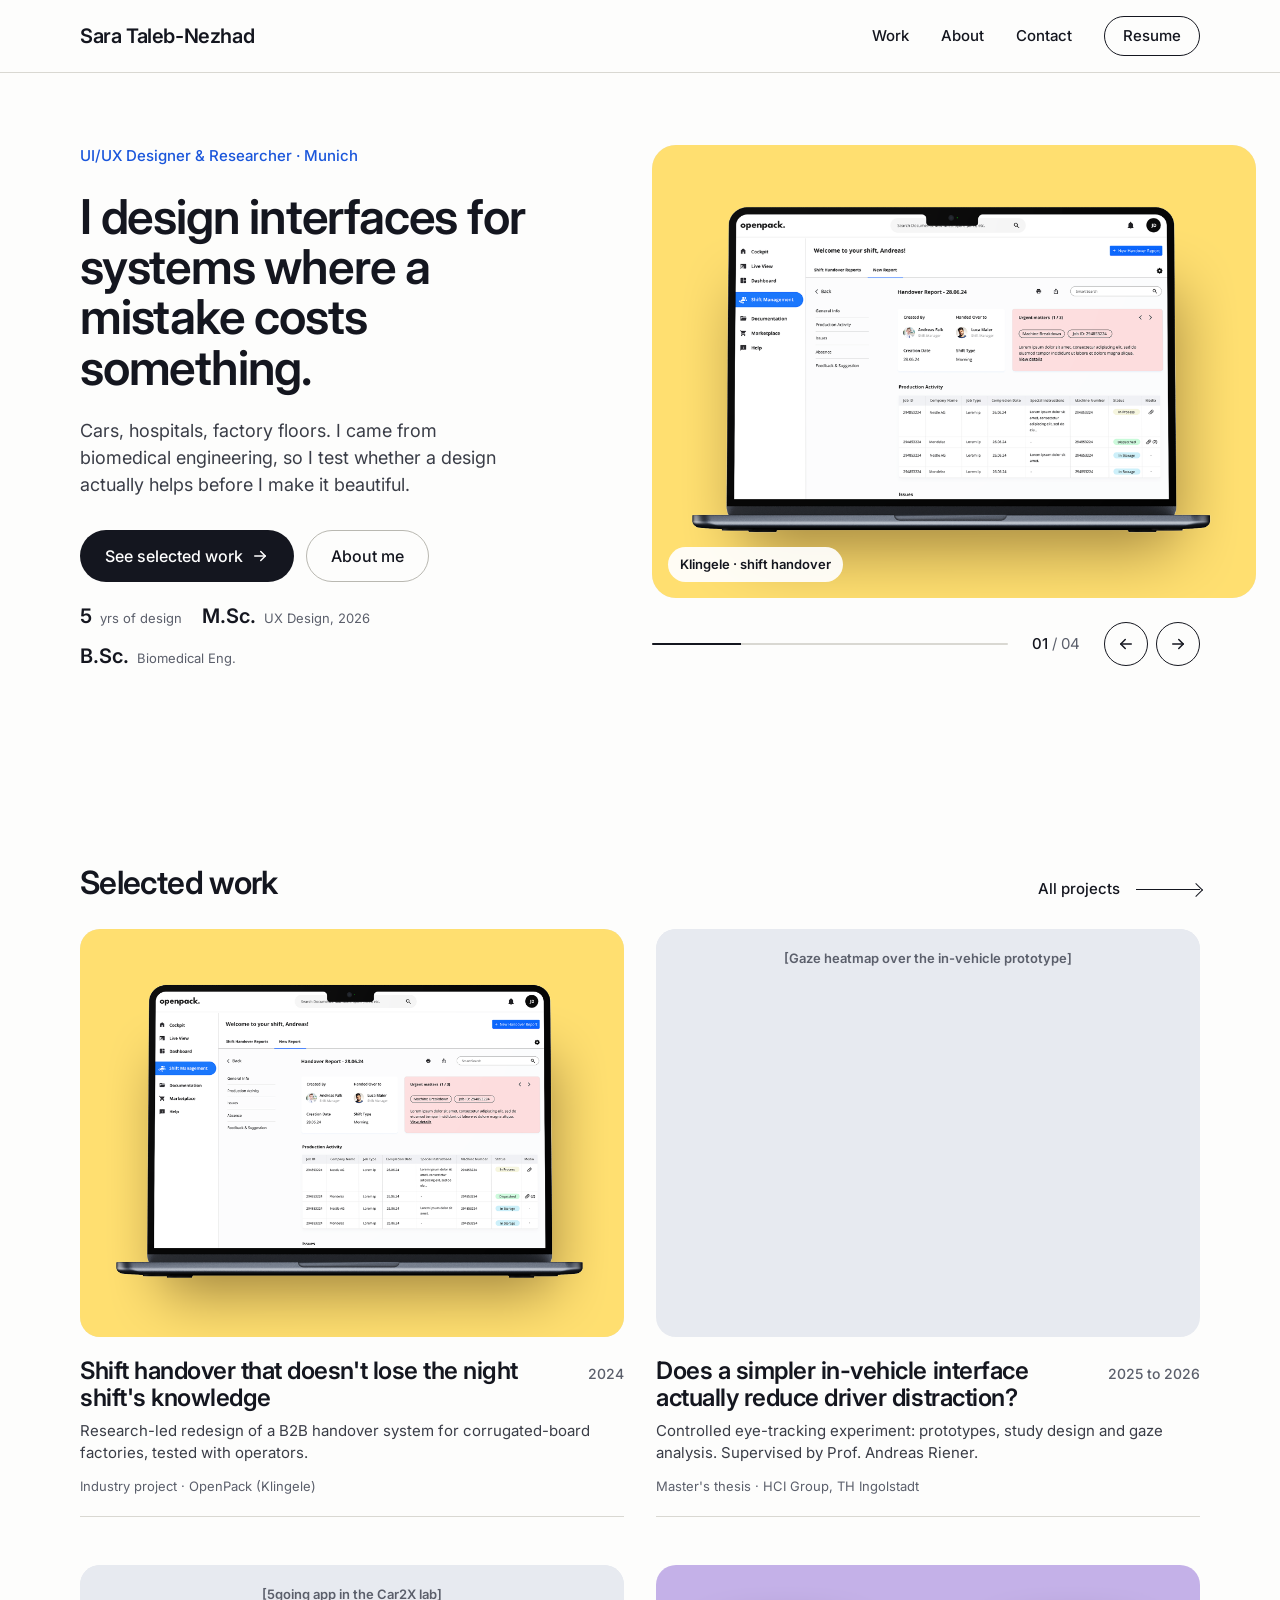
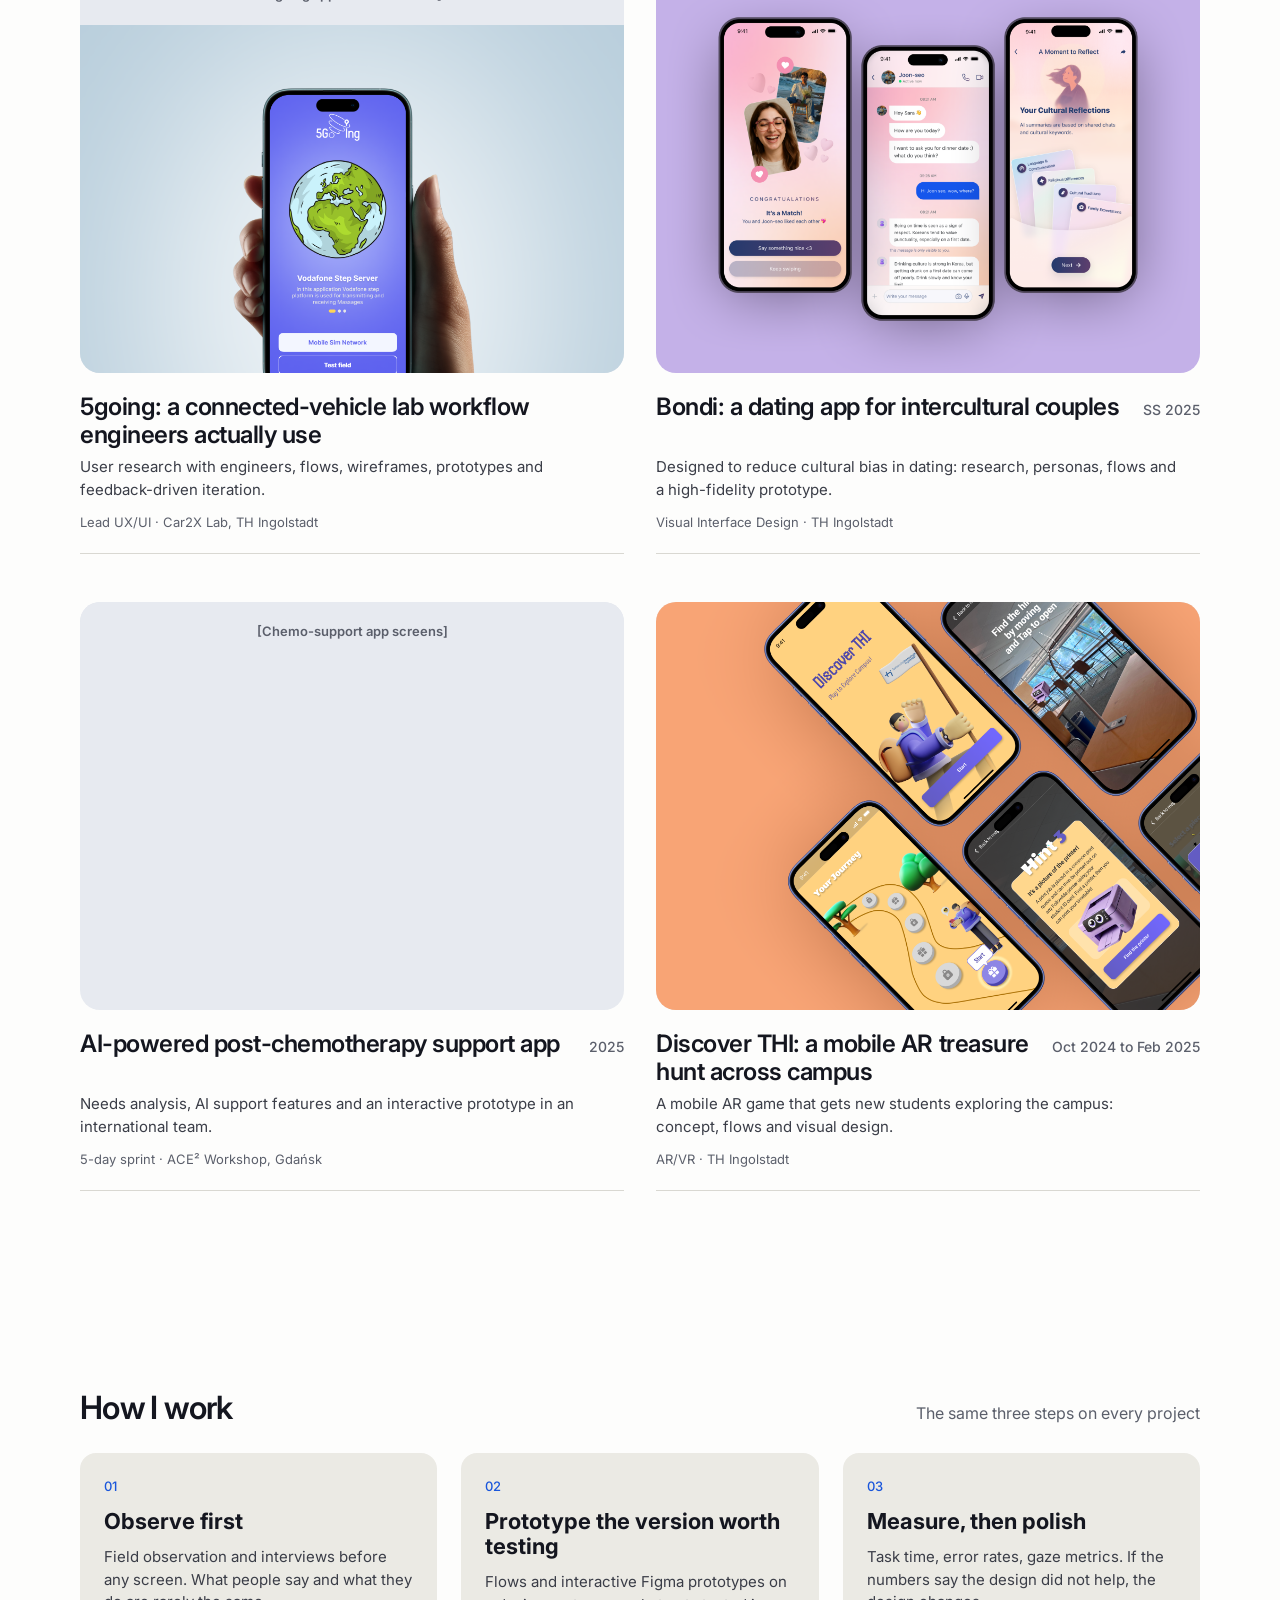
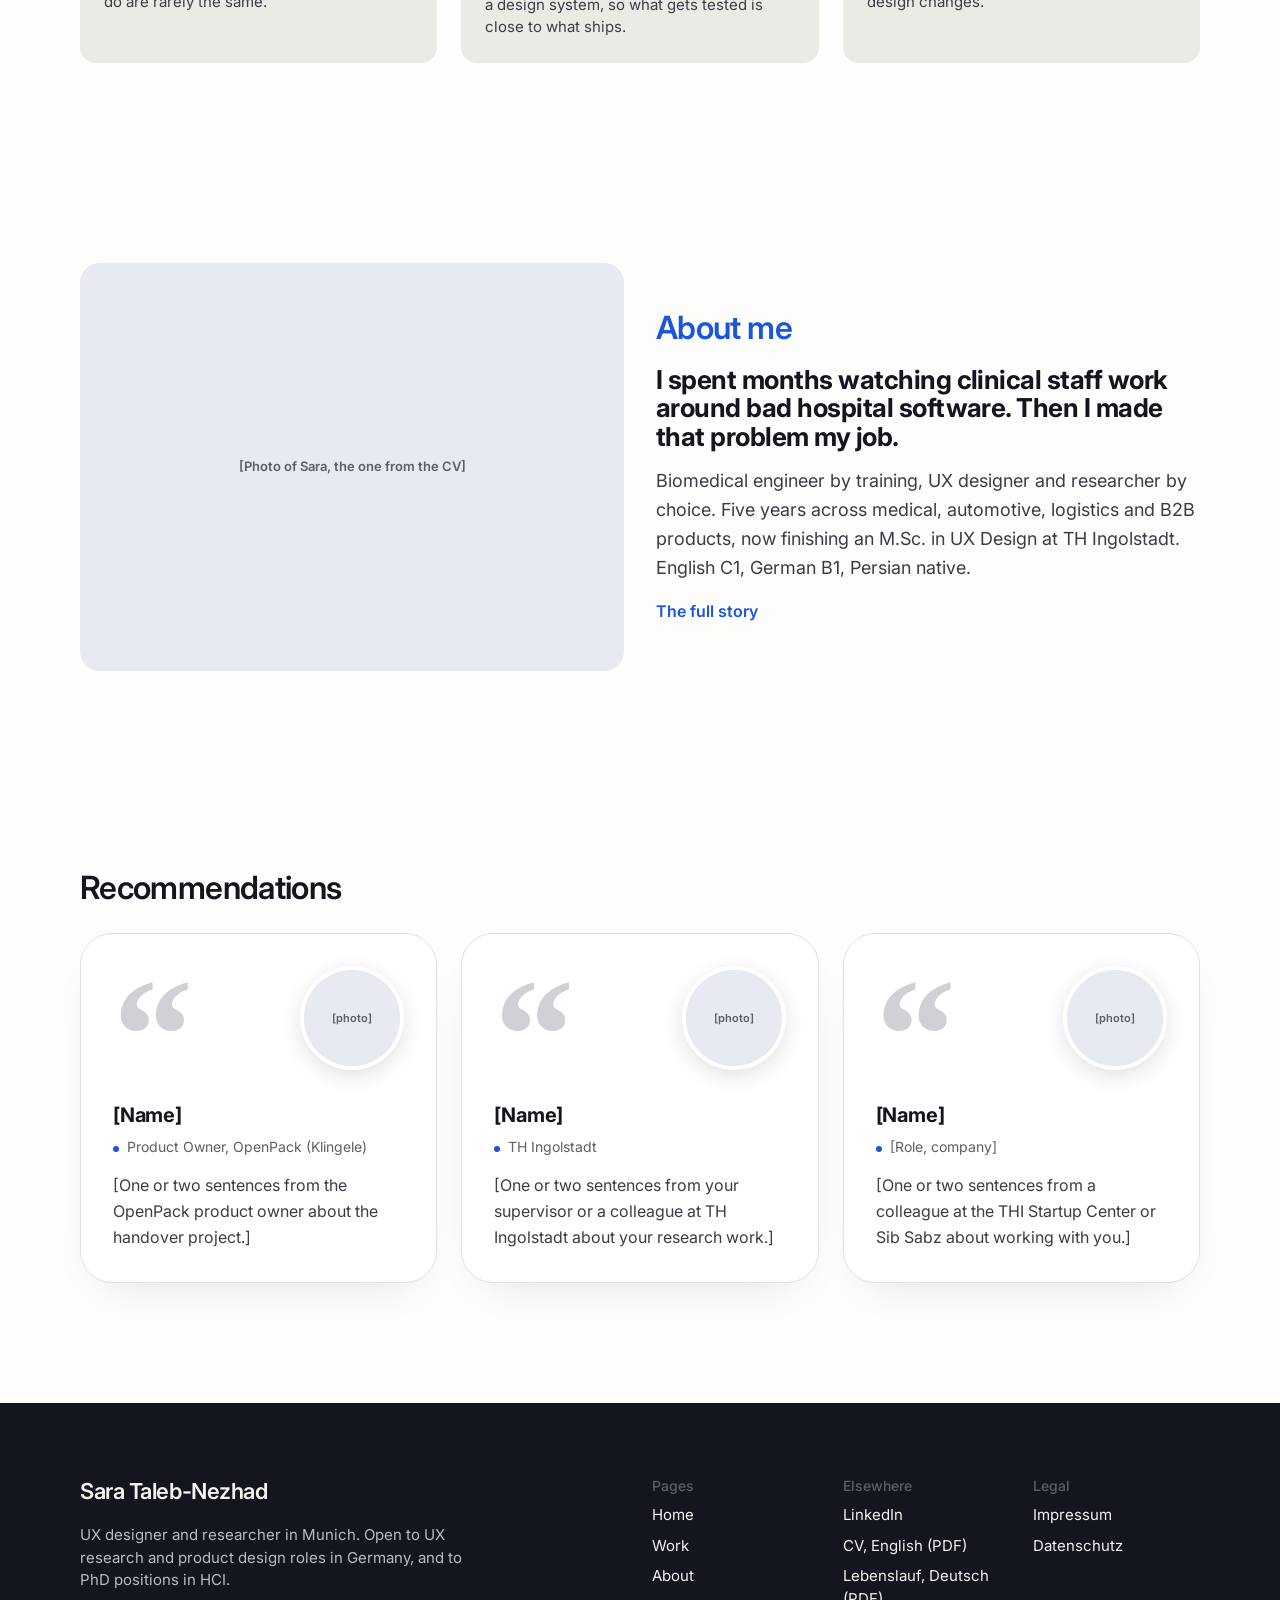
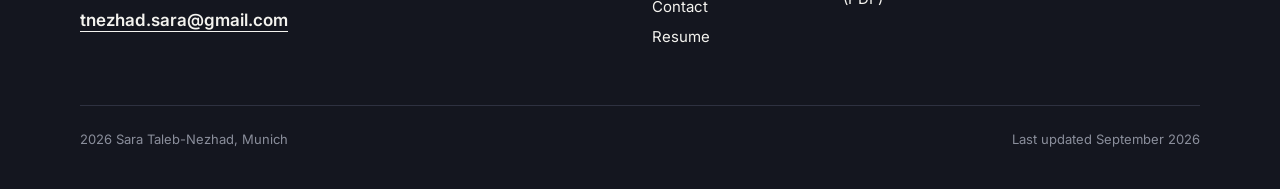
==== commit ec487ae4: "Add files via upload" ====
--- a/index.html
+++ b/index.html
@@ -12,7 +12,7 @@
 <link rel="icon" href="images/favicon.svg" type="image/svg+xml">
 <link rel="preconnect" href="https://fonts.googleapis.com">
 <link rel="preconnect" href="https://fonts.gstatic.com" crossorigin>
-<link rel="stylesheet" href="https://fonts.googleapis.com/css2?family=Manrope:wght@400;500;600;700;800&display=swap">
+<link rel="stylesheet" href="https://fonts.googleapis.com/css2?family=Inter:wght@400;500;600;700;800&display=swap">
 <link rel="stylesheet" href="css/style.css">
 </head>
 <body class="is-home">
@@ -40,7 +40,7 @@
   <div class="hero-gallery">
     <div class="rail" id="rail">
       <a class="slide" href="work/klingele.html"><img src="images/klingele-screen.png" alt="Klingele shift-handover dashboard"><span>Klingele · shift handover</span></a>
-      <a class="slide" href="work/thesis.html"><div class="slot"><div class="placeholder">[Eye-tracking setup, master thesis]</div><img src="images/rail-thesis.jpg" alt="" loading="lazy" onerror="this.remove()"></div><span>Thesis · driver distraction</span></a>
+      <a class="slide" href="work/thesis.html"><div class="slot"><div class="placeholder">[Eye-tracking setup, master thesis]</div><img src="images/rail-thesis.jpg" alt="" loading="lazy" onerror="if(!this.dataset.t){this.dataset.t=1;this.src=this.src.replace(/\.jpg$/,&quot;.png&quot;)}else{this.remove()}"></div><span>Thesis · driver distraction</span></a>
       <a class="slide" href="work/bondi.html"><img src="images/bondi.png" alt="Bondi"><span>Bondi · intercultural dating</span></a>
       <a class="slide" href="work/discover-thi.html"><img src="images/discover-thi.png" alt="Discover THI"><span>Discover THI · AR campus hunt</span></a>
     </div>
@@ -57,7 +57,7 @@
 <section class="section" id="work"><div class="wrap">
   <div class="head"><h2 class="h2">Selected work</h2><a class="more arrow-link" href="work.html"><span>All projects</span><i></i></a></div>
   <div class="stack" style="gap:24px">
-    <div class="gallery"><a class="gcard" href="work/klingele.html"><div class="gmedia"><img src="images/klingele-screen.png" alt="Shift handover that doesn't lose the night shift's knowledge"></div><div class="gtext"><div class="grow"><div class="gtitle">Shift handover that doesn't lose the night shift's knowledge</div><div class="gyear">2024</div></div><div class="gdesc">Research-led redesign of a B2B handover system for corrugated-board factories, tested with operators.</div><div class="gmeta">Industry project · OpenPack (Klingele)</div></div></a><a class="gcard" href="work/thesis.html"><div class="gmedia"><div class="slot"><div class="placeholder">[Gaze heatmap over the in-vehicle prototype]</div><img src="images/thesis.jpg" alt="" loading="lazy" onerror="this.remove()"></div></div><div class="gtext"><div class="grow"><div class="gtitle">Does a simpler in-vehicle interface actually reduce driver distraction?</div><div class="gyear">2025 to 2026</div></div><div class="gdesc">Controlled eye-tracking experiment: prototypes, study design and gaze analysis. Supervised by Prof. Andreas Riener.</div><div class="gmeta">Master's thesis · HCI Group, TH Ingolstadt</div></div></a><a class="gcard" href="work/5going.html"><div class="gmedia"><div class="slot"><div class="placeholder">[5going app in the Car2X lab]</div><img src="images/5going.jpg" alt="" loading="lazy" onerror="this.remove()"></div></div><div class="gtext"><div class="grow"><div class="gtitle">5going: a connected-vehicle lab workflow engineers actually use</div><div class="gyear"></div></div><div class="gdesc">User research with engineers, flows, wireframes, prototypes and feedback-driven iteration.</div><div class="gmeta">Lead UX/UI · Car2X Lab, TH Ingolstadt</div></div></a><a class="gcard" href="work/bondi.html"><div class="gmedia center"><img src="images/bondi.png" alt="Bondi: a dating app for intercultural couples"></div><div class="gtext"><div class="grow"><div class="gtitle">Bondi: a dating app for intercultural couples</div><div class="gyear">SS 2025</div></div><div class="gdesc">Designed to reduce cultural bias in dating: research, personas, flows and a high-fidelity prototype.</div><div class="gmeta">Visual Interface Design · TH Ingolstadt</div></div></a><a class="gcard" href="work/chemo-app.html"><div class="gmedia"><div class="slot"><div class="placeholder">[Chemo-support app screens]</div><img src="images/chemo-app.jpg" alt="" loading="lazy" onerror="this.remove()"></div></div><div class="gtext"><div class="grow"><div class="gtitle">AI-powered post-chemotherapy support app</div><div class="gyear">2025</div></div><div class="gdesc">Needs analysis, AI support features and an interactive prototype in an international team.</div><div class="gmeta">5-day sprint · ACE² Workshop, Gdańsk</div></div></a><a class="gcard" href="work/discover-thi.html"><div class="gmedia center"><img src="images/discover-thi.png" alt="Discover THI: a mobile AR treasure hunt across campus"></div><div class="gtext"><div class="grow"><div class="gtitle">Discover THI: a mobile AR treasure hunt across campus</div><div class="gyear">Oct 2024 to Feb 2025</div></div><div class="gdesc">A mobile AR game that gets new students exploring the campus: concept, flows and visual design.</div><div class="gmeta">AR/VR · TH Ingolstadt</div></div></a></div>
+    <div class="gallery"><a class="gcard" href="work/klingele.html"><div class="gmedia"><img src="images/klingele-screen.png" alt="Shift handover that doesn't lose the night shift's knowledge"></div><div class="gtext"><div class="grow"><div class="gtitle">Shift handover that doesn't lose the night shift's knowledge</div><div class="gyear">2024</div></div><div class="gdesc">Research-led redesign of a B2B handover system for corrugated-board factories, tested with operators.</div><div class="gmeta">Industry project · OpenPack (Klingele)</div></div></a><a class="gcard" href="work/thesis.html"><div class="gmedia"><div class="slot"><div class="placeholder">[Gaze heatmap over the in-vehicle prototype]</div><img src="images/thesis.jpg" alt="" loading="lazy" onerror="if(!this.dataset.t){this.dataset.t=1;this.src=this.src.replace(/\.jpg$/,&quot;.png&quot;)}else{this.remove()}"></div></div><div class="gtext"><div class="grow"><div class="gtitle">Does a simpler in-vehicle interface actually reduce driver distraction?</div><div class="gyear">2025 to 2026</div></div><div class="gdesc">Controlled eye-tracking experiment: prototypes, study design and gaze analysis. Supervised by Prof. Andreas Riener.</div><div class="gmeta">Master's thesis · HCI Group, TH Ingolstadt</div></div></a><a class="gcard" href="work/5going.html"><div class="gmedia"><div class="slot"><div class="placeholder">[5going app in the Car2X lab]</div><img src="images/5going.jpg" alt="" loading="lazy" onerror="if(!this.dataset.t){this.dataset.t=1;this.src=this.src.replace(/\.jpg$/,&quot;.png&quot;)}else{this.remove()}"></div></div><div class="gtext"><div class="grow"><div class="gtitle">5going: a connected-vehicle lab workflow engineers actually use</div><div class="gyear"></div></div><div class="gdesc">User research with engineers, flows, wireframes, prototypes and feedback-driven iteration.</div><div class="gmeta">Lead UX/UI · Car2X Lab, TH Ingolstadt</div></div></a><a class="gcard" href="work/bondi.html"><div class="gmedia center"><img src="images/bondi.png" alt="Bondi: a dating app for intercultural couples"></div><div class="gtext"><div class="grow"><div class="gtitle">Bondi: a dating app for intercultural couples</div><div class="gyear">SS 2025</div></div><div class="gdesc">Designed to reduce cultural bias in dating: research, personas, flows and a high-fidelity prototype.</div><div class="gmeta">Visual Interface Design · TH Ingolstadt</div></div></a><a class="gcard" href="work/chemo-app.html"><div class="gmedia"><div class="slot"><div class="placeholder">[Chemo-support app screens]</div><img src="images/chemo-app.jpg" alt="" loading="lazy" onerror="if(!this.dataset.t){this.dataset.t=1;this.src=this.src.replace(/\.jpg$/,&quot;.png&quot;)}else{this.remove()}"></div></div><div class="gtext"><div class="grow"><div class="gtitle">AI-powered post-chemotherapy support app</div><div class="gyear">2025</div></div><div class="gdesc">Needs analysis, AI support features and an interactive prototype in an international team.</div><div class="gmeta">5-day sprint · ACE² Workshop, Gdańsk</div></div></a><a class="gcard" href="work/discover-thi.html"><div class="gmedia center"><img src="images/discover-thi.png" alt="Discover THI: a mobile AR treasure hunt across campus"></div><div class="gtext"><div class="grow"><div class="gtitle">Discover THI: a mobile AR treasure hunt across campus</div><div class="gyear">Oct 2024 to Feb 2025</div></div><div class="gdesc">A mobile AR game that gets new students exploring the campus: concept, flows and visual design.</div><div class="gmeta">AR/VR · TH Ingolstadt</div></div></a></div>
   </div>
 </div></section>
 <section class="section"><div class="wrap">
@@ -69,7 +69,7 @@
   </div>
 </div></section>
 <section class="section"><div class="wrap cols about-strip">
-  <div class="photo"><div class="slot"><div class="placeholder">[Photo of Sara, the one from the CV]</div><img src="images/portrait.jpg" alt="" loading="lazy" onerror="this.remove()"></div></div>
+  <div class="photo"><div class="slot"><div class="placeholder">[Photo of Sara, the one from the CV]</div><img src="images/portrait.jpg" alt="" loading="lazy" onerror="if(!this.dataset.t){this.dataset.t=1;this.src=this.src.replace(/\.jpg$/,&quot;.png&quot;)}else{this.remove()}"></div></div>
   <div class="text stack">
     <h2 class="h2 section-title">About me</h2>
     <p class="h3" style="font-weight:700">I spent months watching clinical staff work around bad hospital software. Then I made that problem my job.</p>
@@ -79,7 +79,7 @@
 </div></section>
 <section class="section"><div class="wrap">
   <div class="head"><h2 class="h2">Recommendations</h2></div>
-  <div class="grid grid-3 quotes"><figure class="quote"><figcaption><div class="who"><b>[Name]</b><span>Product Owner, OpenPack (Klingele)</span></div><div class="avatar" aria-hidden="true"><div class="slot"><div class="placeholder">[photo]</div><img src="images/quote-1.jpg" alt="" loading="lazy" onerror="this.remove()"></div></div></figcaption><blockquote>[One or two sentences from the OpenPack product owner about the handover project.]</blockquote></figure><figure class="quote"><figcaption><div class="who"><b>[Name]</b><span>TH Ingolstadt</span></div><div class="avatar" aria-hidden="true"><div class="slot"><div class="placeholder">[photo]</div><img src="images/quote-2.jpg" alt="" loading="lazy" onerror="this.remove()"></div></div></figcaption><blockquote>[One or two sentences from your supervisor or a colleague at TH Ingolstadt about your research work.]</blockquote></figure><figure class="quote"><figcaption><div class="who"><b>[Name]</b><span>[Role, company]</span></div><div class="avatar" aria-hidden="true"><div class="slot"><div class="placeholder">[photo]</div><img src="images/quote-3.jpg" alt="" loading="lazy" onerror="this.remove()"></div></div></figcaption><blockquote>[One or two sentences from a colleague at the THI Startup Center or Sib Sabz about working with you.]</blockquote></figure></div>
+  <div class="grid grid-3 quotes"><figure class="quote"><div class="qtop"><span class="qmark" aria-hidden="true">&#8220;</span><div class="avatar" aria-hidden="true"><div class="slot"><div class="placeholder">[photo]</div><img src="images/quote-1.jpg" alt="" loading="lazy" onerror="if(!this.dataset.t){this.dataset.t=1;this.src=this.src.replace(/\.jpg$/,&quot;.png&quot;)}else{this.remove()}"></div></div></div><figcaption class="who"><b>[Name]</b><span>Product Owner, OpenPack (Klingele)</span></figcaption><blockquote>[One or two sentences from the OpenPack product owner about the handover project.]</blockquote></figure><figure class="quote"><div class="qtop"><span class="qmark" aria-hidden="true">&#8220;</span><div class="avatar" aria-hidden="true"><div class="slot"><div class="placeholder">[photo]</div><img src="images/quote-2.jpg" alt="" loading="lazy" onerror="if(!this.dataset.t){this.dataset.t=1;this.src=this.src.replace(/\.jpg$/,&quot;.png&quot;)}else{this.remove()}"></div></div></div><figcaption class="who"><b>[Name]</b><span>TH Ingolstadt</span></figcaption><blockquote>[One or two sentences from your supervisor or a colleague at TH Ingolstadt about your research work.]</blockquote></figure><figure class="quote"><div class="qtop"><span class="qmark" aria-hidden="true">&#8220;</span><div class="avatar" aria-hidden="true"><div class="slot"><div class="placeholder">[photo]</div><img src="images/quote-3.jpg" alt="" loading="lazy" onerror="if(!this.dataset.t){this.dataset.t=1;this.src=this.src.replace(/\.jpg$/,&quot;.png&quot;)}else{this.remove()}"></div></div></div><figcaption class="who"><b>[Name]</b><span>[Role, company]</span></figcaption><blockquote>[One or two sentences from a colleague at the THI Startup Center or Sib Sabz about working with you.]</blockquote></figure></div>
 </div></section>
 </main>
 <footer class="footer">
--- a/css/style.css
+++ b/css/style.css
@@ -1,9 +1,9 @@
 /* ---------- tokens: change colours and type here ---------- */
 :root{
-  --ground:#FBFAF8; --ink:#14161F; --body:#3A3D47; --muted:#5B5F6B;
+  --ground:#FDFDFC; --ink:#14161F; --body:#3A3D47; --muted:#5B5F6B;
   --accent:#1A56DB; --accent-dark:#12409F; --line:#D9D8D2; --card-line:#E2E1DB;
   --panel:#E7EAF0; --tint:#DDE4F5; --soft:#EBEAE4; --white:#FFFFFF;
-  --font:'Manrope',system-ui,-apple-system,"Segoe UI",sans-serif;
+  --font:'Inter',system-ui,-apple-system,"Segoe UI",sans-serif;
   --pad:80px; --gap:24px; --radius:20px; --radius-s:14px;
 }
 *{box-sizing:border-box}
@@ -383,7 +383,7 @@
 @media (max-width:700px){.band{padding:20px;border-radius:16px}.section.band{margin-bottom:80px;padding-bottom:20px}}
 
 /* ---------- sticky nav, colleague quotes ---------- */
-.nav{position:sticky;top:0;z-index:20;background:rgba(251,250,248,.92);backdrop-filter:blur(10px);-webkit-backdrop-filter:blur(10px)}
+.nav{position:sticky;top:0;z-index:20;background:rgba(253,253,252,.92);backdrop-filter:blur(10px);-webkit-backdrop-filter:blur(10px)}
 .quote{margin:0;display:flex;flex-direction:column;justify-content:space-between;gap:24px;padding:32px;border-radius:var(--radius);background:var(--white);border:1px solid var(--card-line)}
 .quote blockquote{margin:0;font-size:18px;line-height:1.55;color:var(--ink)}
 .quote blockquote::before{content:"\201C";display:block;font-size:48px;line-height:.6;color:var(--accent);margin-bottom:12px;font-weight:800}
@@ -407,16 +407,6 @@
 .glance-item i{font-style:normal;display:inline-flex;align-items:center;height:28px;padding:0 12px;border-radius:999px;background:#EEF3FD;color:var(--accent);font-weight:600;font-size:13px;align-self:flex-start}
 .glance-item span{font-size:15px;line-height:1.5;color:var(--body);max-width:300px}
 .glance-item::before{content:"";position:absolute;top:0;left:32px;width:40px;height:3px;background:var(--accent);border-radius:0 0 3px 3px}
-
-/* ---------- quote cards ---------- */
-.quote{position:relative;gap:20px;padding:28px}
-.quote figcaption{flex-direction:row;justify-content:space-between;align-items:flex-start;border-top:0;padding-top:0;gap:16px}
-.quote .who{display:flex;flex-direction:column;gap:2px}
-.quote .who b{font-size:16px;color:var(--ink)}
-.quote .who span{font-size:13px;color:var(--muted)}
-.quote .avatar{width:56px;height:56px;border-radius:999px;background:var(--panel);display:flex;align-items:center;justify-content:center;font-size:11px;font-weight:600;color:var(--muted);flex:none}
-.quote blockquote{font-size:16px;line-height:1.6;color:var(--body);padding-top:48px;position:relative}
-.quote blockquote::before{position:absolute;left:0;top:-4px;font-size:96px;line-height:1;color:var(--tint);margin:0;font-weight:800}
 
 /* ---------- about, calmer ---------- */
 .story-col{max-width:720px;display:flex;flex-direction:column;gap:40px}
@@ -451,7 +441,7 @@
 .slide{flex:0 0 min(520px,80%);min-height:400px;border-radius:24px;overflow:hidden;position:relative;scroll-snap-align:start;background:var(--panel);text-decoration:none;color:var(--ink);display:block}
 .slide img,.slide .placeholder{position:absolute;inset:0;width:100%;height:100%;object-fit:cover;object-position:top left;transition:transform .8s var(--ease)}
 .slide:hover img{transform:scale(1.02)}
-.slide span{position:absolute;left:16px;bottom:16px;padding:8px 12px;border-radius:999px;background:rgba(251,250,248,.92);font-size:13px;font-weight:600}
+.slide span{position:absolute;left:16px;bottom:16px;padding:8px 12px;border-radius:999px;background:rgba(253,253,252,.92);font-size:13px;font-weight:600}
 
 .rail-ui{display:flex;align-items:center;gap:24px;padding-top:24px;padding-right:var(--pad);min-height:68px}
 .rail-progress{flex:1;height:2px;background:var(--line);border-radius:999px;overflow:hidden}
@@ -509,7 +499,7 @@
 .mosaic figure{margin:0;position:relative;border-radius:20px;overflow:hidden;background:var(--panel)}
 .mosaic figure img{width:100%;height:100%;object-fit:cover;display:block}
 .mosaic .placeholder{height:100%}
-.mosaic figcaption{position:absolute;left:16px;bottom:16px;padding:8px 12px;border-radius:999px;background:rgba(251,250,248,.92);font-size:13px;font-weight:600;color:var(--ink)}
+.mosaic figcaption{position:absolute;left:16px;bottom:16px;padding:8px 12px;border-radius:999px;background:rgba(253,253,252,.92);font-size:13px;font-weight:600;color:var(--ink)}
 .mosaic .m1{grid-column:1/span 7;grid-row:span 2}
 .mosaic .m2{grid-column:8/span 5;grid-row:span 1}
 .mosaic .m3{grid-column:8/span 3;grid-row:span 1}
@@ -556,3 +546,106 @@
 .media-wide{height:420px;border-radius:20px;overflow:hidden;background:var(--panel);margin-top:8px;position:relative}
 .case-hero .slot{position:absolute;inset:0}.case-hero{position:relative}
 @media (max-width:700px){.media-wide{height:220px}}
+
+/* ---------- Inter: lighter weights ---------- */
+.h1{font-weight:700;letter-spacing:-.03em}
+.h2,.h3,.gtitle,.brand,.footer .intro .brand,.next b,.quote .who b,.hobby b,.step span,.tile b,.card-wide .title,.glance-item b{font-weight:600;letter-spacing:-.02em}
+.h2{font-size:32px}.h3{font-size:26px}
+.btn,.chip,.menu .pill,.head .more,.arrow-link,.gyear,.kicker,.k,.toc-title,.rows .item b,.fact b,.strip b{font-weight:500}
+.lead{font-weight:400}
+.decision .n,.card .meta,.how .n,.glance-item i,.tldr .k,.rail-count b{font-weight:500}
+.facts-line b{font-weight:600}
+.quote .avatar{overflow:hidden;position:relative}
+.quote .avatar .slot,.quote .avatar .slot .placeholder,.quote .avatar .slot img{border-radius:999px}
+.quote .avatar .placeholder{font-size:10px;padding:0}
+
+/* ---------- fixes: quote cards, about photo, hero title ---------- */
+.quote{gap:16px;padding:24px}
+.quote figcaption{align-items:center}
+.quote .avatar{width:48px;height:48px}
+.quote blockquote{padding-top:40px;font-size:15px}
+.quote blockquote::before{font-size:72px;top:0}
+.about-strip .photo{position:relative}
+.about-strip .photo .slot{position:absolute;inset:0}
+.hero-b .h1{font-weight:600;font-size:48px;letter-spacing:-.025em;line-height:1.05}
+.h1{font-weight:600}
+.quote{justify-content:flex-start}
+
+/* ---------- image fit: centre mockups, keep screenshots top-left in case studies ---------- */
+.slide img,.gmedia img,.slot img{object-position:center}
+.case-hero .floating img,.floating img{object-position:top left}
+
+/* ---------- hero fixes: button text, slide ratio, arrows flush right ---------- */
+.btn.primary{color:#fff}
+.btn.primary:hover{color:#fff}
+.slide{flex:0 0 auto;width:auto;height:100%;aspect-ratio:4/3;min-height:0}
+.slide img{object-fit:cover;object-position:center}
+.rail-ui{padding-right:var(--pad);justify-content:space-between}
+.rail-btns{margin-left:auto;margin-right:0}
+@media (max-width:1100px){.slide{height:320px;aspect-ratio:4/3;flex-basis:auto}}
+@media (max-width:700px){.slide{height:240px;aspect-ratio:4/3;flex-basis:auto}.rail-ui{padding-right:20px}}
+
+
+/* ---------- robust colours: never depend on the background variable for text ---------- */
+.btn.primary,.btn.primary:hover{color:#fff}
+.chip.on{color:#fff}.chip.on:hover{color:var(--ink)}
+.footer{color:#F4F3EF}
+.footer .intro .brand,.footer .col a,.footer .intro a.mail{color:#F4F3EF}
+.footer .col a:hover,.footer .intro a.mail:hover{color:#9DB4EF}
+.next,.next:hover{color:#F4F3EF}
+.next .btn{background:#F4F3EF;color:var(--ink)}
+.tldr{color:#F4F3EF}
+.decision .marker{background:#fff}
+.slide span,.mosaic figcaption{background:rgba(255,255,255,.92)}
+
+/* ---------- image boxes match your 4:3 exports ---------- */
+.gmedia{height:auto;aspect-ratio:4/3}
+.gmedia img,.gmedia .slot img{object-fit:cover;object-position:center}
+.about-strip .photo{height:auto;aspect-ratio:4/3;position:relative}
+.about-strip .photo .slot,.about-strip .photo .placeholder{position:absolute;inset:0;height:100%}
+.hobby .hmedia{height:auto;aspect-ratio:2/1;position:relative}
+.hobby .hmedia .slot{position:absolute;inset:0}
+
+/* ---------- about mosaic: one photo per row on tablet and phone ---------- */
+@media (max-width:1100px){
+  .mosaic{display:flex;flex-direction:column;gap:16px}
+  .mosaic figure{height:auto;aspect-ratio:4/3;width:100%}
+  .mosaic .m2,.mosaic .m3,.mosaic .m4{aspect-ratio:3/2}
+}
+@media (max-width:700px){.mosaic{gap:12px}.mosaic figure{aspect-ratio:4/3}}
+
+/* ---------- avatar: circle, guaranteed ---------- */
+.quote .avatar{width:48px;height:48px;border-radius:999px;overflow:hidden;position:relative;flex:none;background:var(--panel)}
+.quote .avatar .slot{position:absolute;inset:0}
+.quote .avatar .slot .placeholder,.quote .avatar .slot img{border-radius:999px;font-size:10px;padding:0}
+
+/* ---------- recommendation cards, like the reference ---------- */
+.quote{display:flex;flex-direction:column;gap:12px;padding:24px 28px 28px}
+.quote .avatar{width:56px;height:56px}
+.quote .who{display:flex;flex-direction:column;gap:2px;padding-top:4px;border:0}
+.quote .who b{font-size:16px;color:var(--ink)}
+.quote .who span{font-size:13px;color:var(--muted)}
+.quote blockquote{padding-top:4px;font-size:15px;line-height:1.6;color:var(--body);position:static}
+.quote blockquote::before{content:none}
+.quote .who{align-items:flex-start;text-align:left}
+
+
+/* ---------- recommendation cards, per the reference ---------- */
+.quotes{gap:24px}
+.quote{position:relative;margin:0;display:flex;flex-direction:column;justify-content:flex-start;gap:0;padding:32px;border-radius:32px;background:var(--white);border:1px solid var(--card-line);box-shadow:0 20px 50px -30px rgba(20,22,31,.18)}
+.quote .qtop{display:flex;justify-content:space-between;align-items:flex-start;margin-bottom:8px}
+.quote .qmark{font-family:Georgia,"Times New Roman",serif;font-size:160px;line-height:.5;color:#CFD1D6;font-weight:700;padding-top:30px;display:block}
+.quote .avatar{width:104px;height:104px;border-radius:999px;overflow:hidden;position:relative;flex:none;background:var(--panel);border:4px solid var(--white);box-shadow:0 6px 20px rgba(20,22,31,.12)}
+.quote .avatar .slot{position:absolute;inset:0}
+.quote .avatar .slot .placeholder,.quote .avatar .slot img{border-radius:999px;font-size:11px;padding:0}
+.quote .who{display:flex;flex-direction:column;gap:6px;border:0;padding:0;margin-top:16px}
+.quote .who b{font-size:20px;font-weight:700;color:var(--ink);letter-spacing:-.01em}
+.quote .who span{font-size:14px;color:var(--muted)}
+.quote .who span::before{content:"";display:inline-block;width:6px;height:6px;border-radius:999px;background:var(--accent);margin-right:8px;vertical-align:middle}
+.quote blockquote{margin:16px 0 0;padding:0;font-size:16px;line-height:1.6;color:var(--body)}
+.quote blockquote::before{content:none}
+.quote .qmore{position:absolute;right:28px;bottom:24px;width:40px;height:40px;border-radius:999px;background:var(--panel);display:flex;align-items:center;justify-content:center;gap:4px;text-decoration:none;transition:background .2s var(--ease)}
+.quote .qmore span{width:5px;height:5px;border-radius:999px;background:var(--muted)}
+.quote .qmore:hover{background:#EEF3FD}.quote .qmore:hover span{background:var(--accent)}
+@media (max-width:1100px){.quote{padding:24px;border-radius:24px}.quote .avatar{width:88px;height:88px}.quote .qmark{font-size:104px}}
+@media (max-width:700px){.quote .avatar{width:80px;height:80px}.quote .qmark{font-size:96px}}
